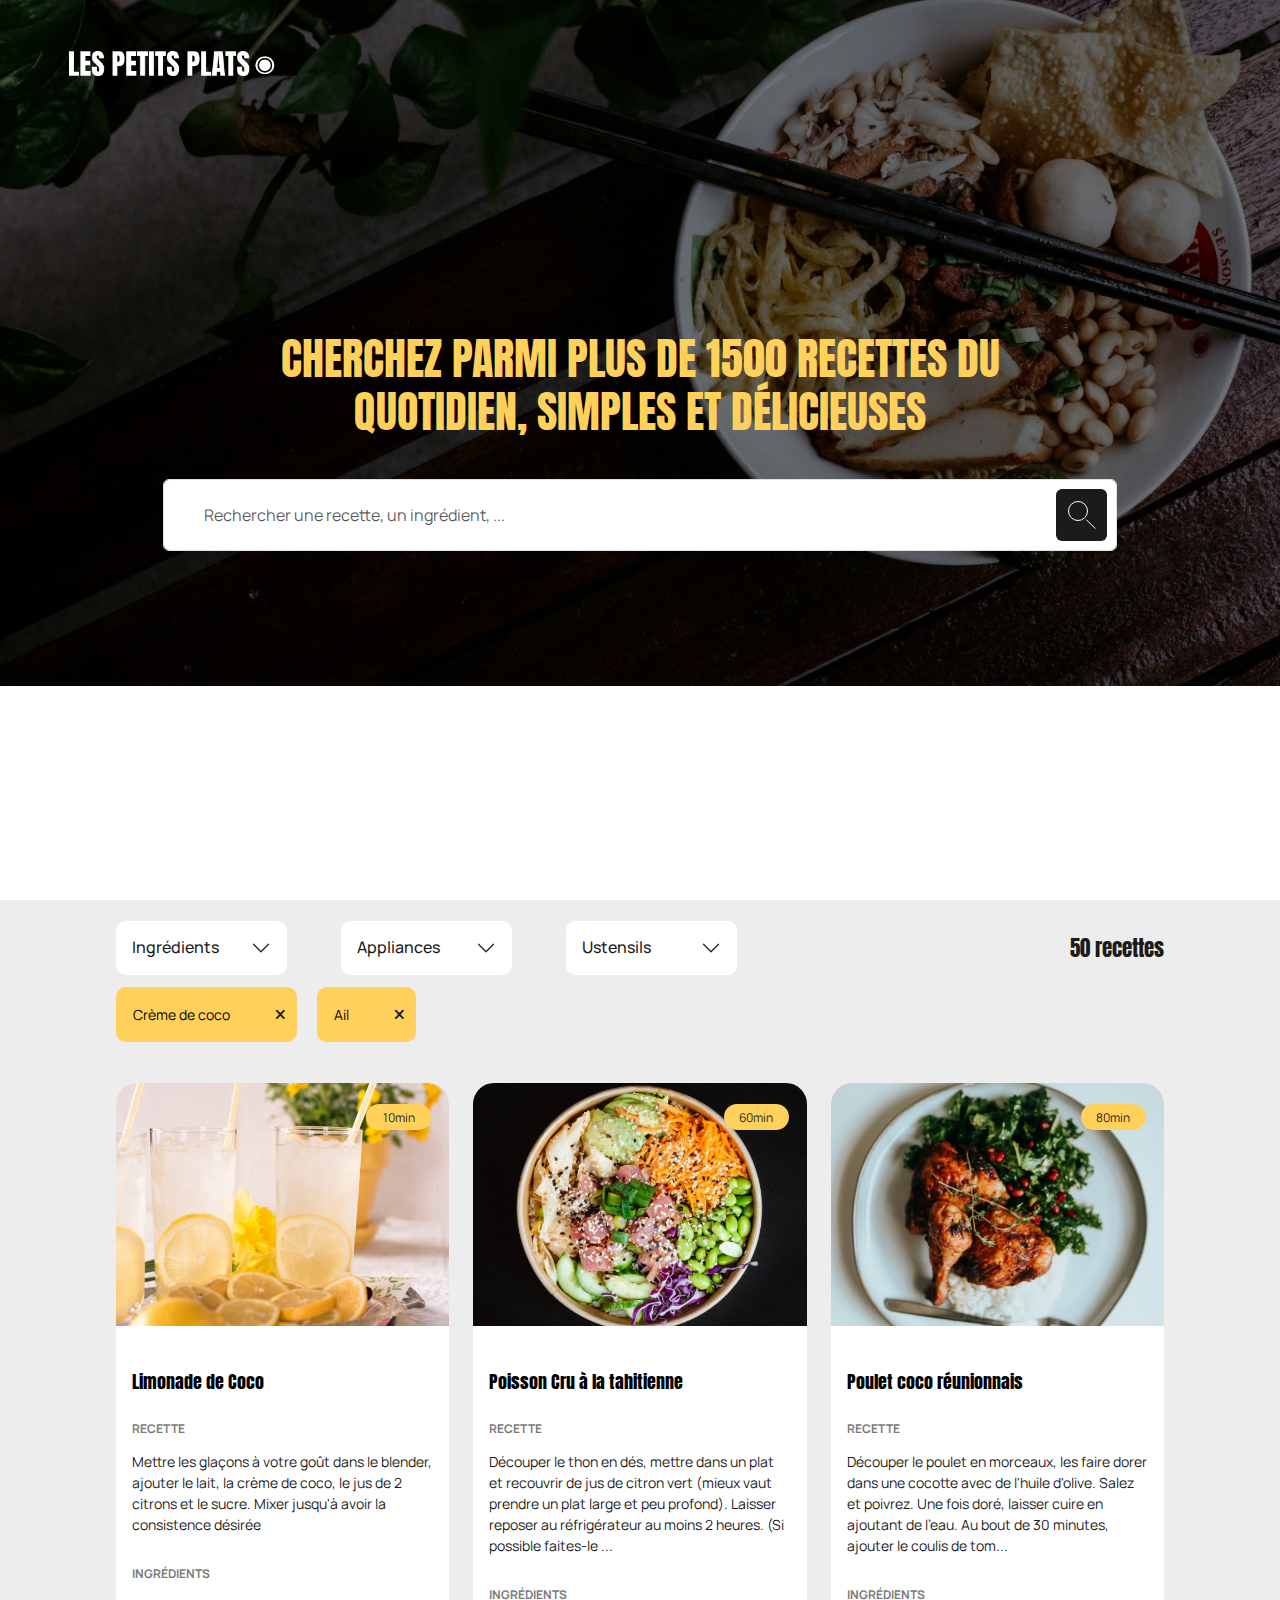
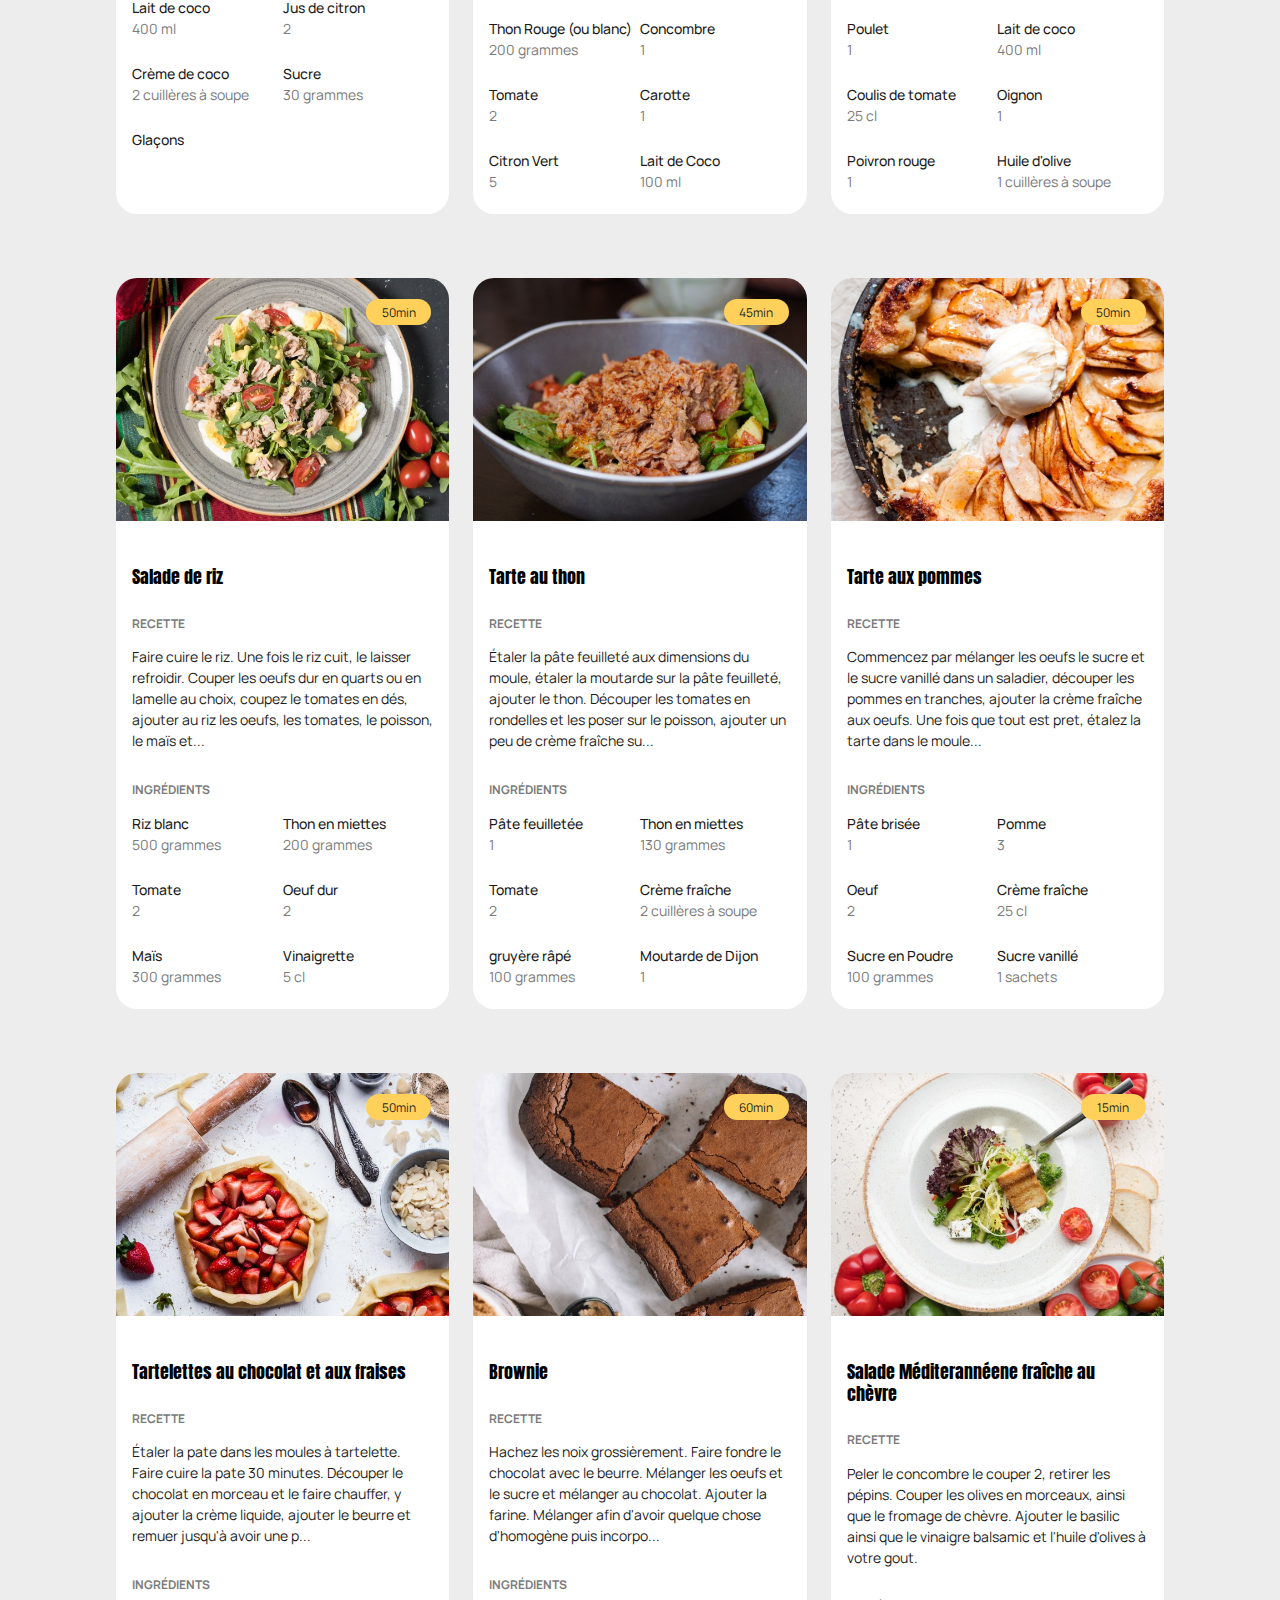
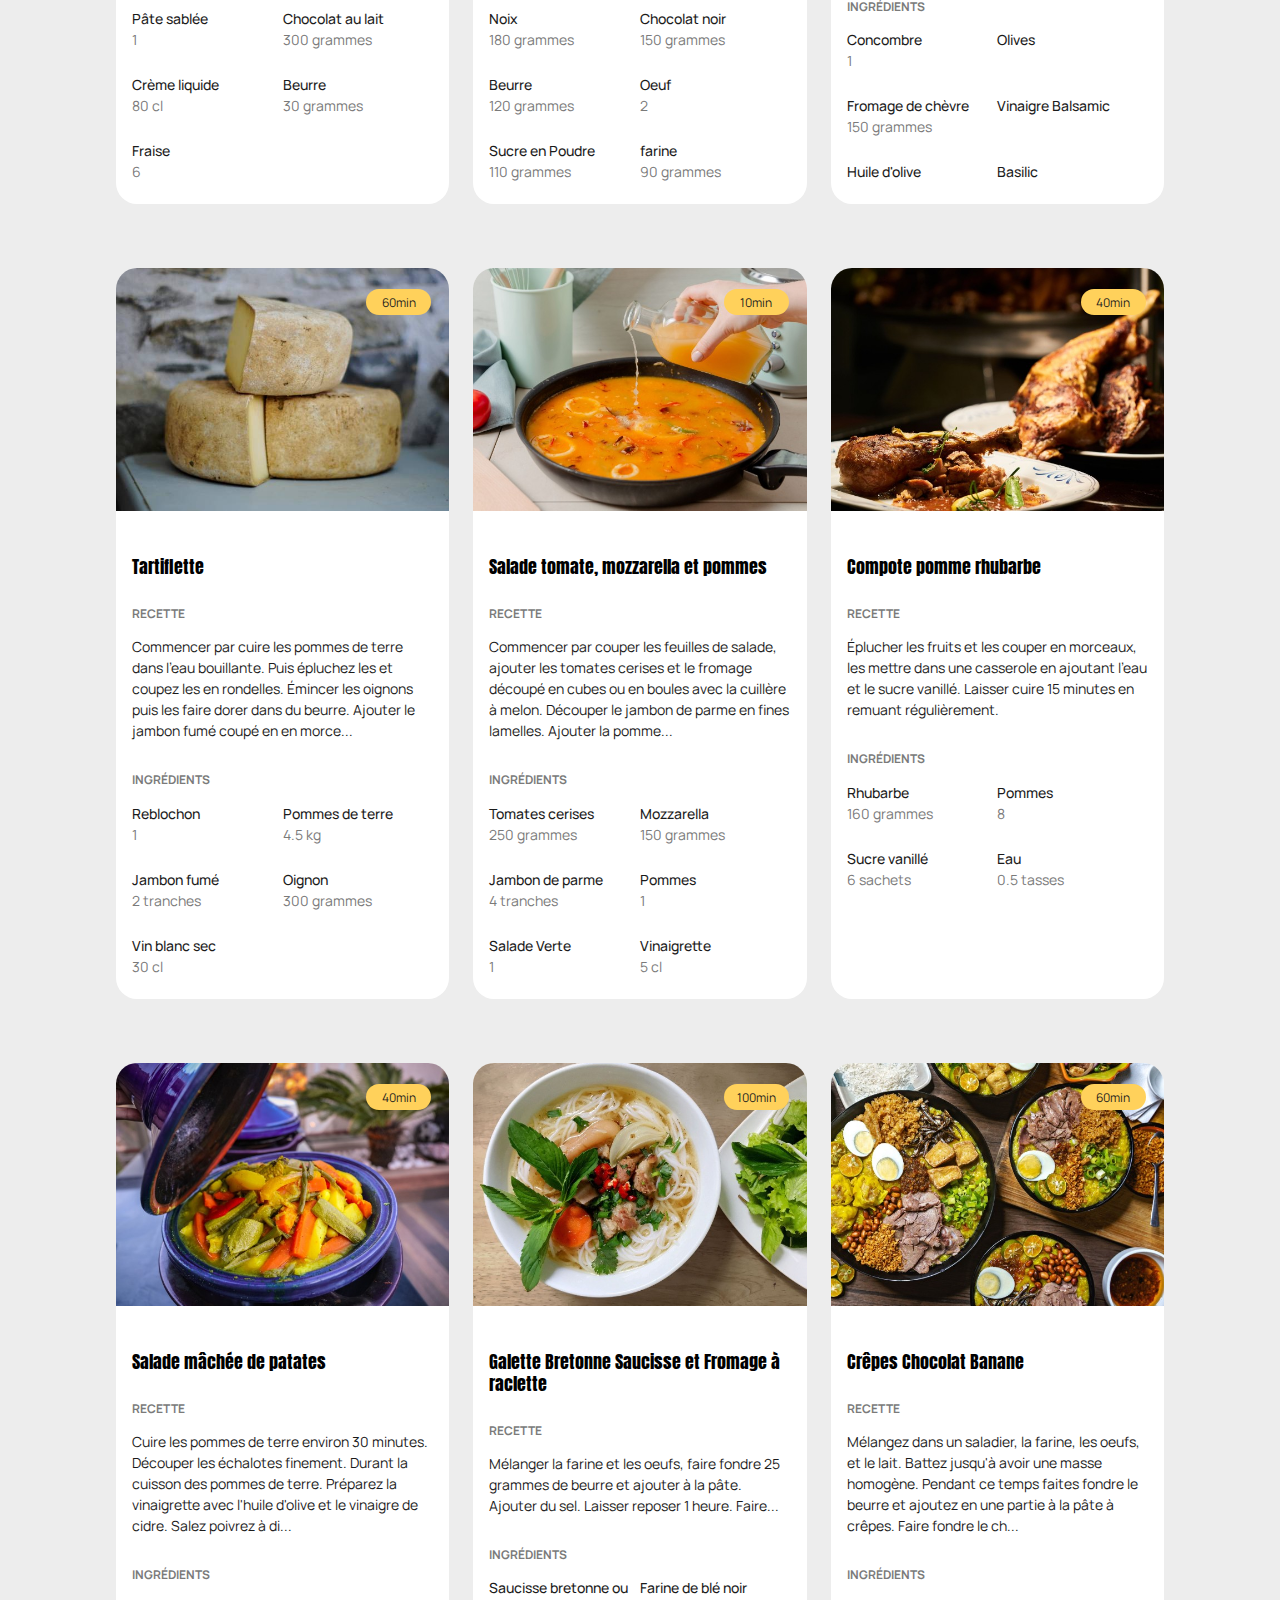
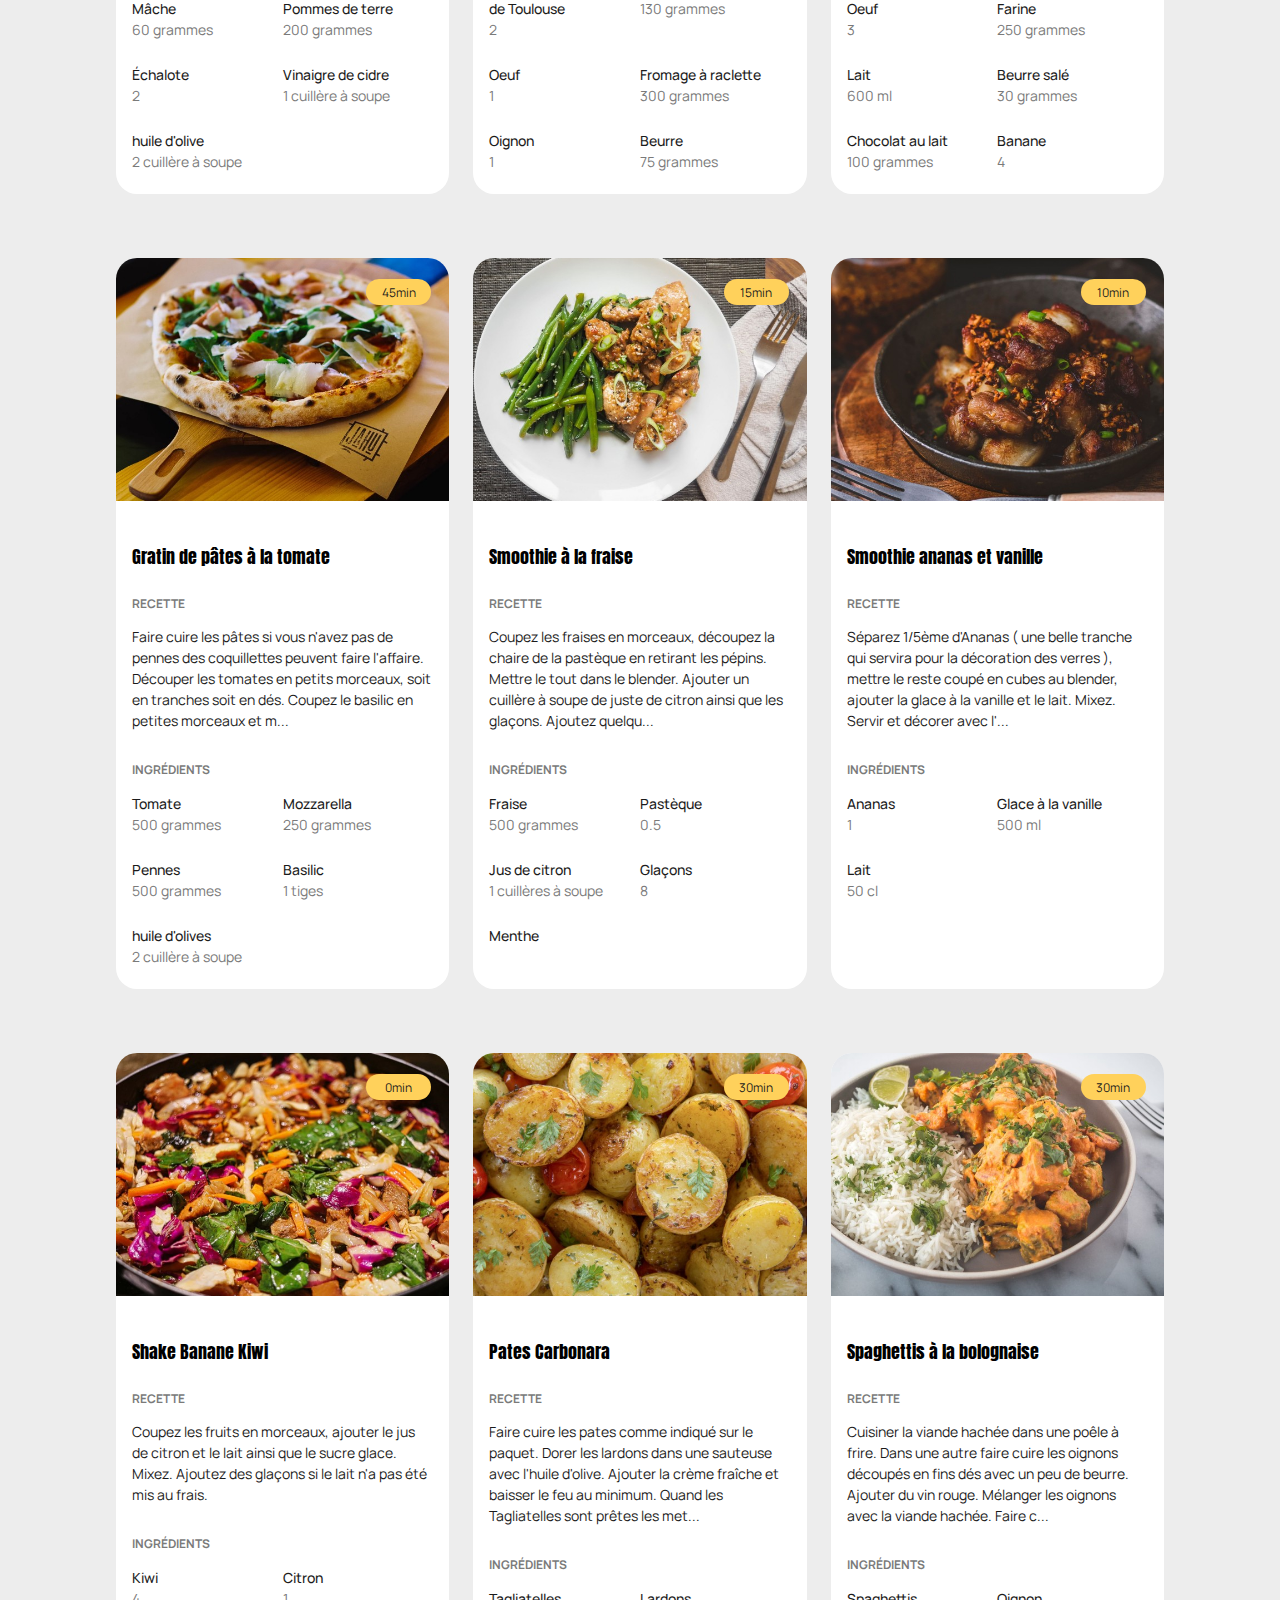
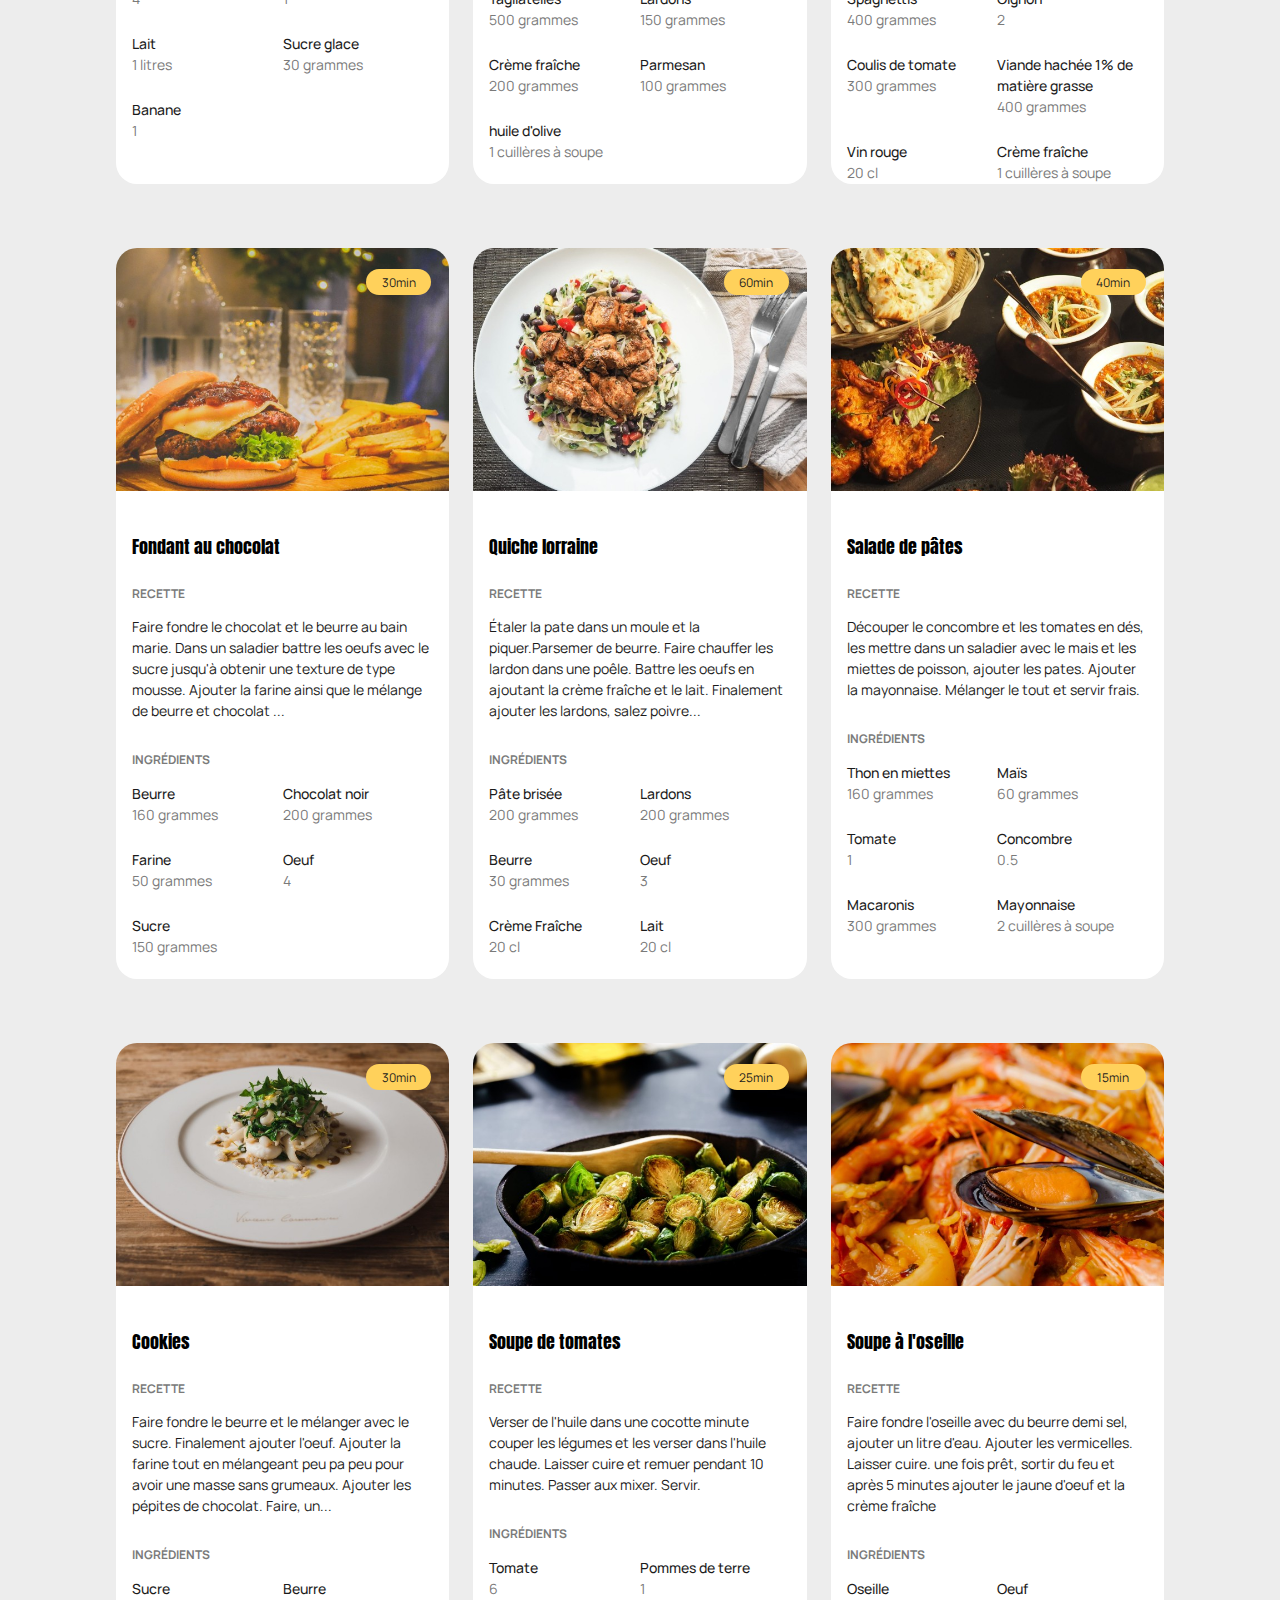
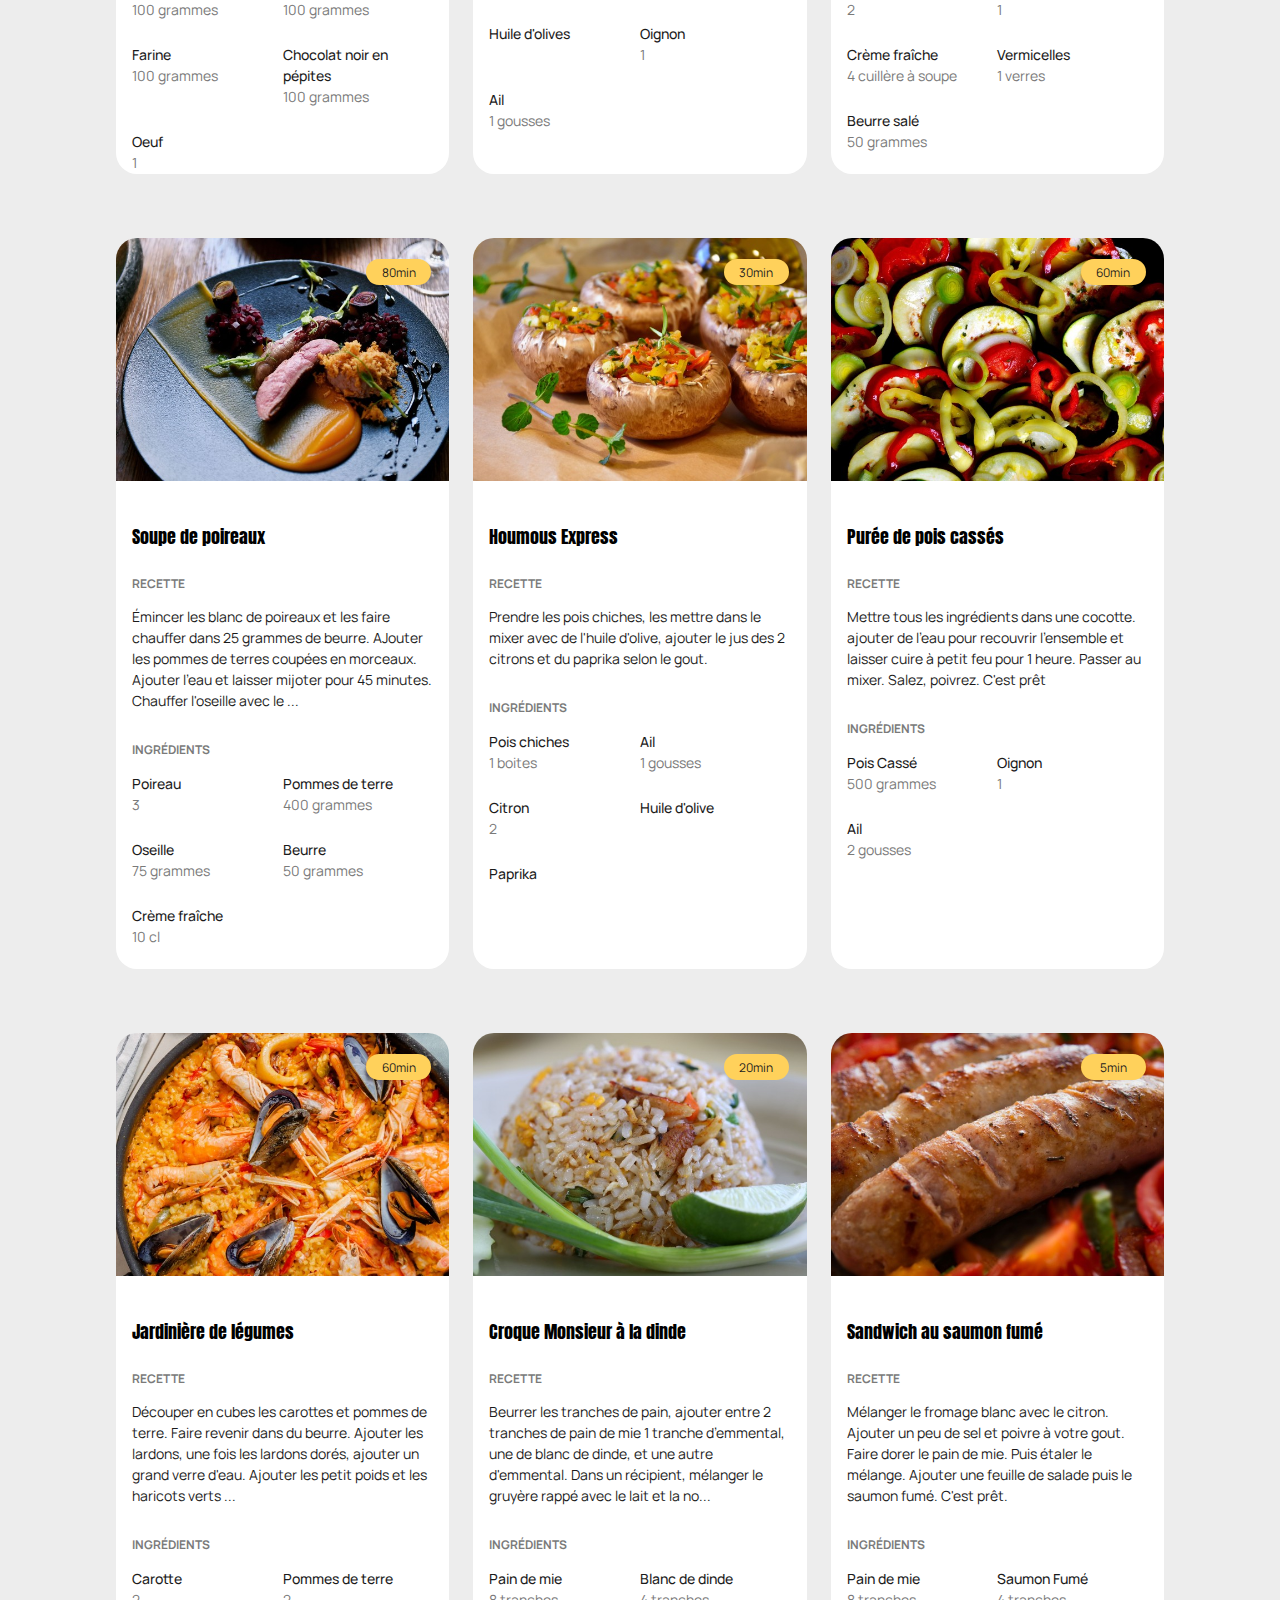
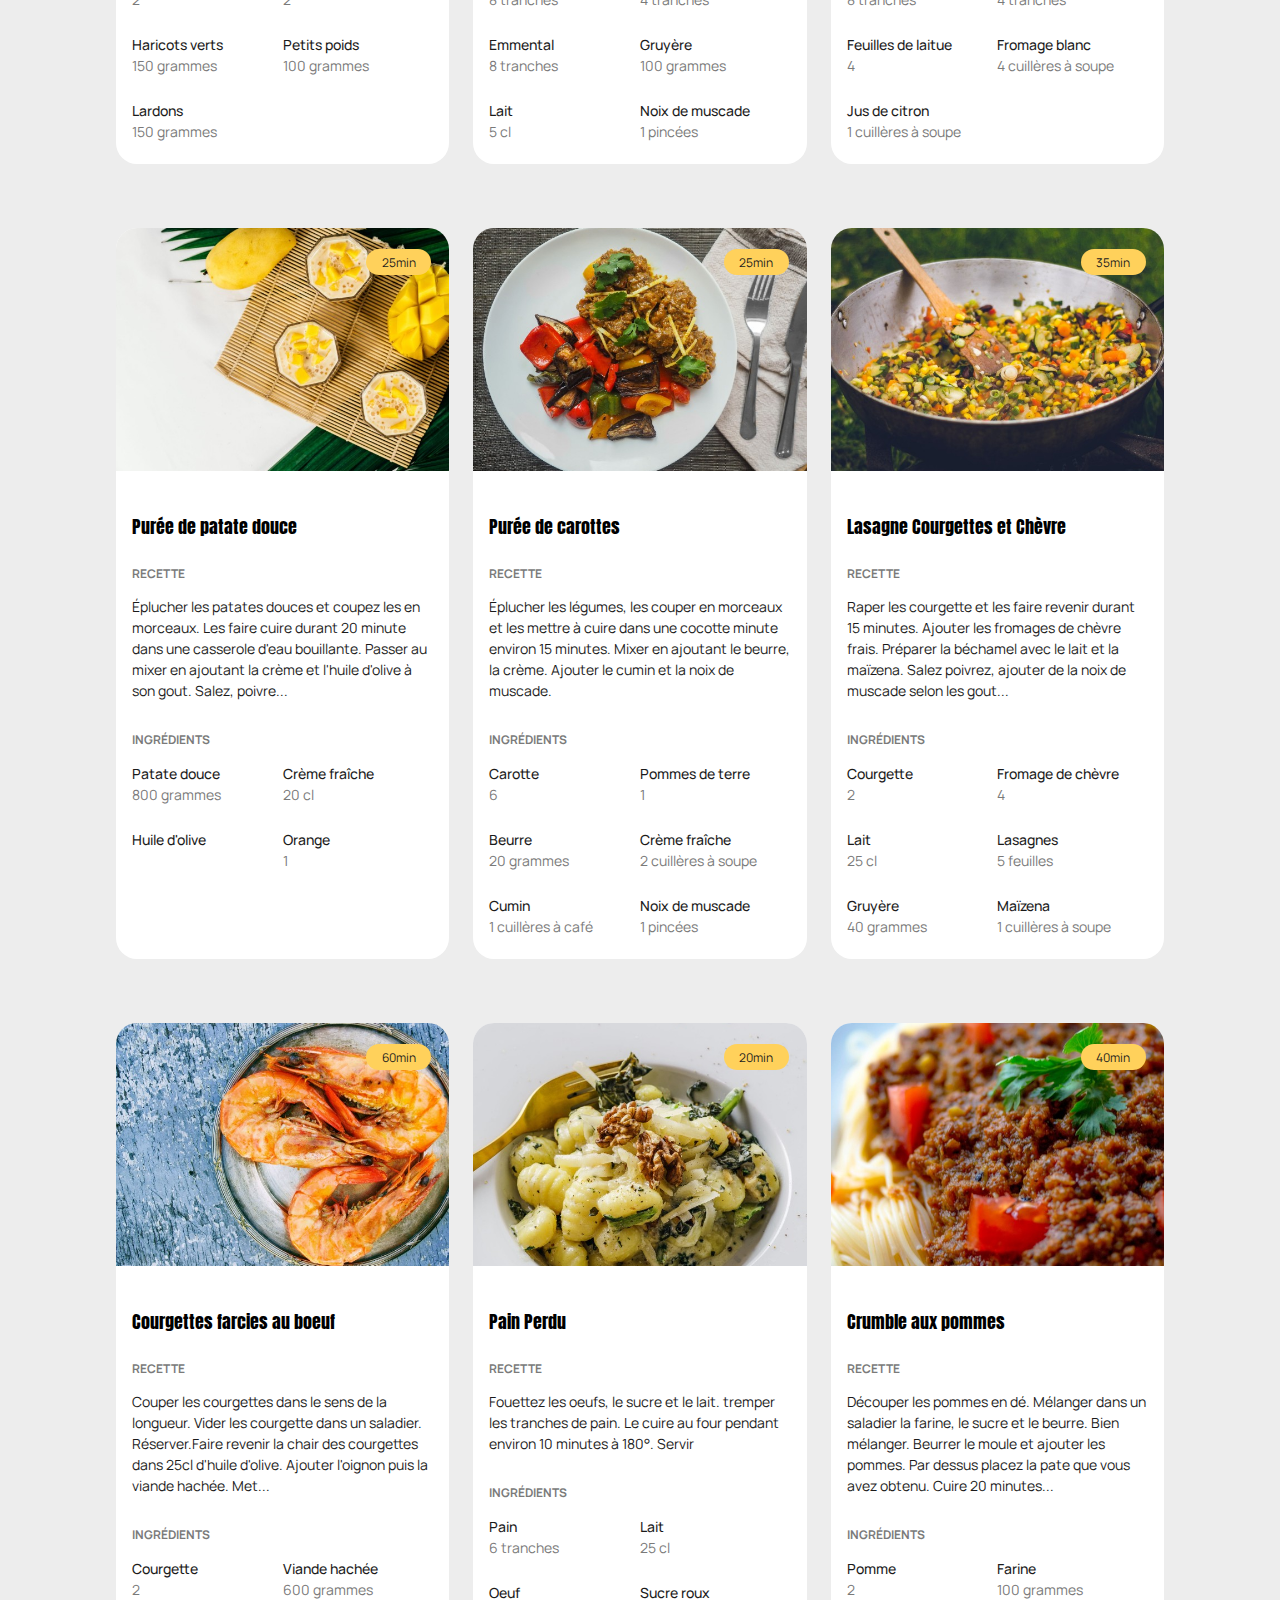
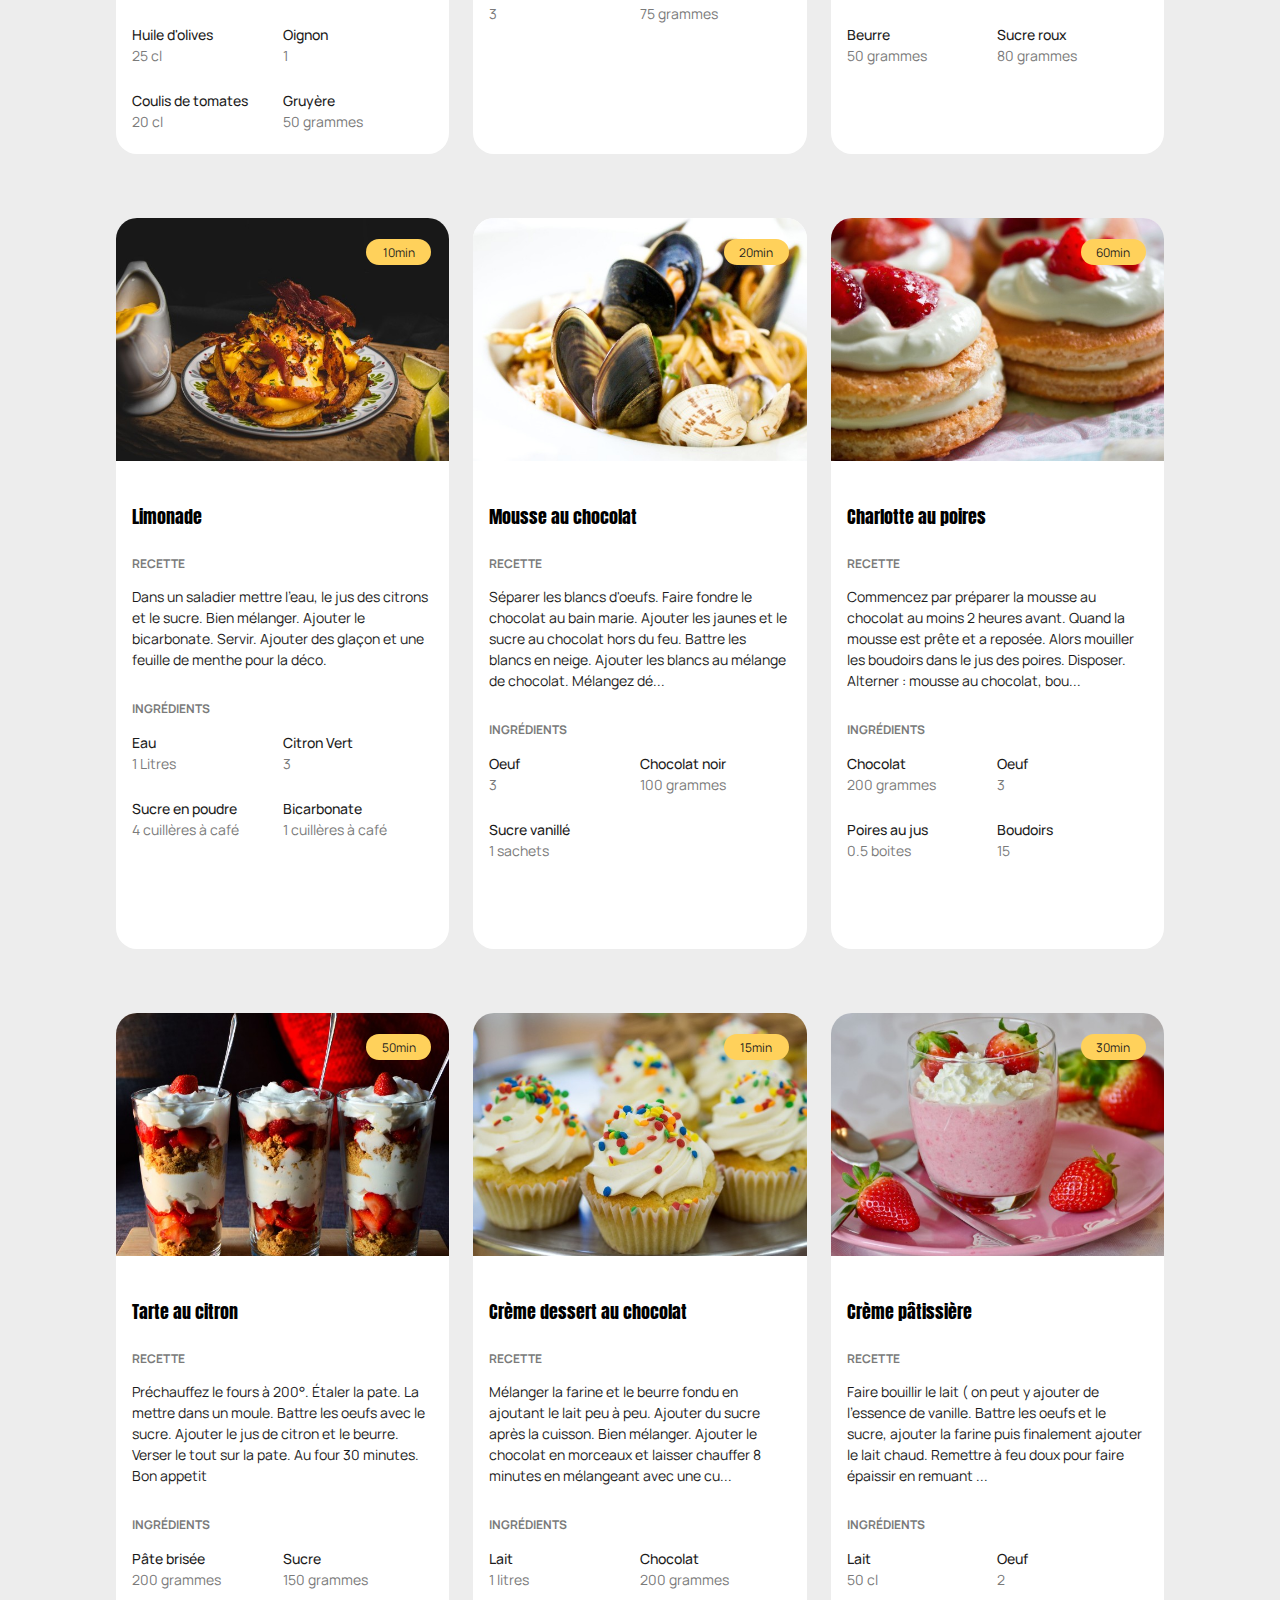
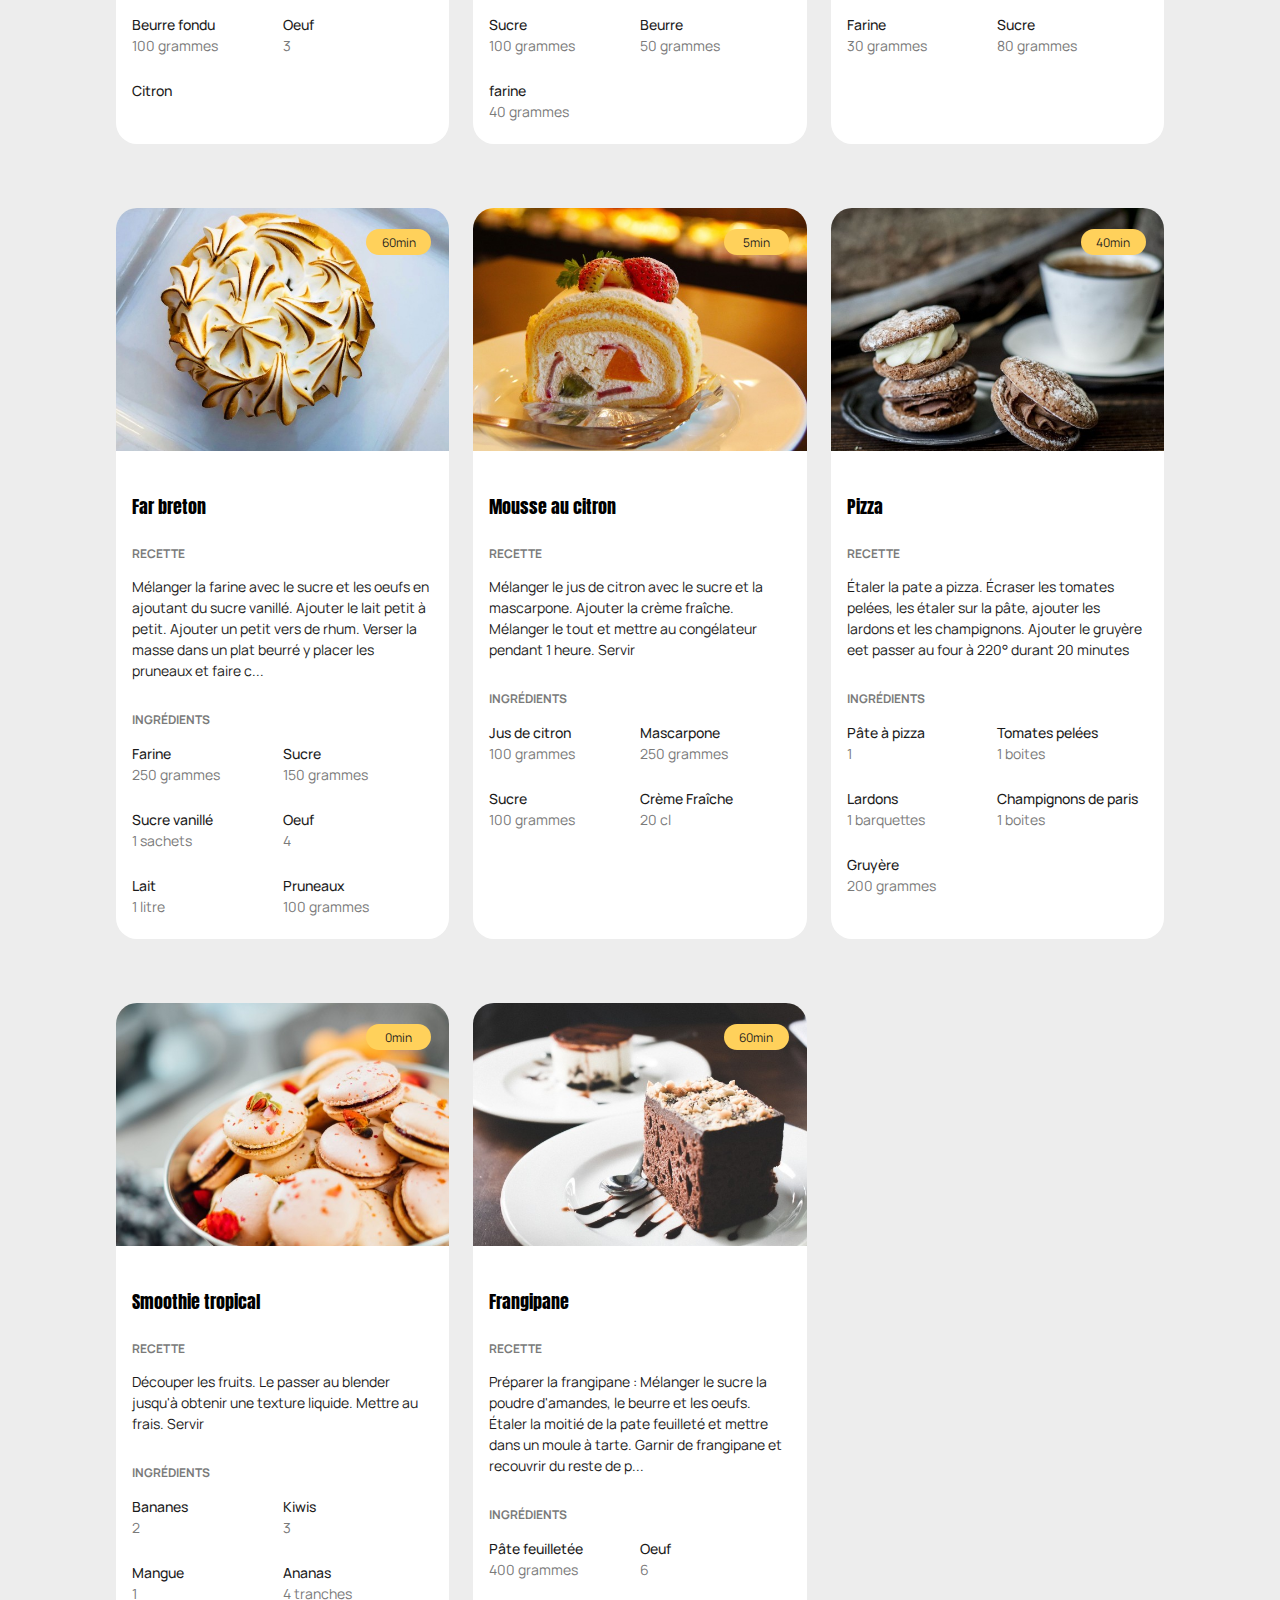
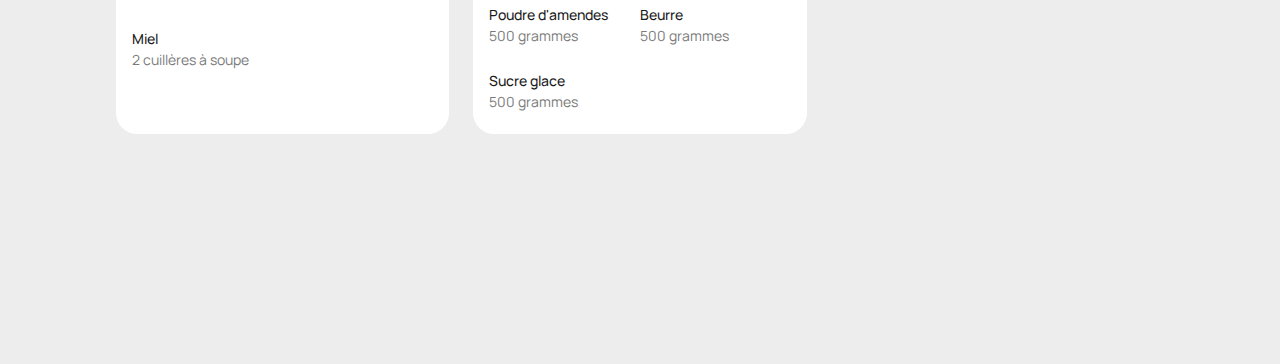
==== index.html @ fdc95f99 "filtersFactory added" ====
<!DOCTYPE html>
<html lang="fr">
  <head>
    <meta charset="UTF-8" />
    <meta name="viewport" content="width=device-width, initial-scale=1.0" />
    <title>Accueil - Les Petits Plats</title>
    <link
      href="https://cdn.jsdelivr.net/npm/bootstrap@5.3.3/dist/css/bootstrap.min.css"
      rel="stylesheet"
      integrity="sha384-QWTKZyjpPEjISv5WaRU9OFeRpok6YctnYmDr5pNlyT2bRjXh0JMhjY6hW+ALEwIH"
      crossorigin="anonymous"
    />
    <link
      rel="stylesheet"
      href="https://cdnjs.cloudflare.com/ajax/libs/font-awesome/6.5.2/css/all.min.css"
    />
    <link rel="shortcut icon" href="favicon.png" type="image/x-icon" />
    <link rel="stylesheet" href="style.css" />
  </head>
  <body>
    <header>
      <div
        class="content d-flex flex-column justify-content-center align-items-center text-center"
        style="height: 100vh"
      >
        <img
          src="assets/les-petits-plats-logo.png"
          alt="logo Les Petits Plats"
          aria-label="Aller à la page d'accueil"
          class="logo"
        />
        <h1 class="mb-4">
          CHERCHEZ PARMI PLUS DE 1500 RECETTES DU QUOTIDIEN, SIMPLES ET
          DÉLICIEUSES
        </h1>
        <form class="d-flex flex-column" role="search">
          <div class="position-relative">
            <div class="input-group align-items-center">
              <input id="principal-search" class="rounded form-control" type="search" placeholder="Rechercher une recette, un ingrédient, ..." aria-label="Recherche" />
              <button class="btn btn-search rounded" type="submit"></button>
            </div>
            <span class="error text-center position-absolute top-100 start-50 translate-middle mt-4"></span>
          </div>
        </form>
      </div>
    </header>

    <main>
      <div class="container main-container mx-auto">
        <!-- FILTERS  -->
        <section
          class="filters-zone d-flex justify-content-between align-items-center"
        >
          <div class="filters row">
            <div class="accordion" id="accordionIngredients">
              <div class="accordion-item">
                <h2 class="accordion-header">
                  <button
                    class="accordion-button collapsed"
                    type="button"
                    data-bs-toggle="collapse"
                    data-bs-target="#collapseIngredients"
                    aria-expanded="false"
                    aria-controls="collapseIngredients"
                  >
                    Ingrédients
                  </button>
                </h2>
                <div
                  id="collapseIngredients"
                  class="accordion-collapse collapse"
                  data-bs-parent="#accordionIngredients"
                >
                  <div class="accordion-body">
                    <form class="d-flex" role="search">
                      <div class="input-group align-items-center">
                        <input
                          id="ingredients-search"
                          class="form-control"
                          type="search"
                          placeholder="|"
                          aria-label="Recherche"
                        />
                        <img
                          src="assets/icons/magnifying-glass-small.svg"
                          class="small-icon-search"
                          alt=""
                        />
                      </div>
                    </form>
                    <div class="tags-selected d-flex align-items-center">
                      <li class="list-group-item tag-selected"></li>
                      <i
                        class="fa-solid fa-circle-xmark delete-tag-selected-icon"
                      ></i>
                    </div>
                    <ul class="list-group list-group-ingredients">
                    </ul>
                  </div>
                </div>
              </div>
            </div>

            <div class="accordion" id="accordionAppliances">
              <div class="accordion-item">
                <h2 class="accordion-header">
                  <button
                    class="accordion-button collapsed"
                    type="button"
                    data-bs-toggle="collapse"
                    data-bs-target="#collapseAppliances"
                    aria-expanded="false"
                    aria-controls="collapseAppliances"
                  >
                    Appliances
                  </button>
                </h2>
                <div
                  id="collapseAppliances"
                  class="accordion-collapse collapse"
                  data-bs-parent="#accordionAppliances"
                >
                  <div class="accordion-body">
                    <form class="d-flex" role="search">
                      <div class="input-group align-items-center">
                        <input
                          id="appliances-search"
                          class="form-control"
                          type="search"
                          placeholder="|"
                          aria-label="Recherche"
                        />
                        <img
                          src="assets/icons/magnifying-glass-small.svg"
                          class="small-icon-search"
                          alt=""
                        />
                      </div>
                    </form>
                    <ul class="list-group list-group-appliances">
                    </ul>
                  </div>
                </div>
              </div>
            </div>

            <div class="accordion" id="accordionUstensils">
              <div class="accordion-item">
                <h2 class="accordion-header">
                  <button
                    class="accordion-button collapsed"
                    type="button"
                    data-bs-toggle="collapse"
                    data-bs-target="#collapseUstensils"
                    aria-expanded="false"
                    aria-controls="collapseUstensils"
                  >
                    Ustensils
                  </button>
                </h2>
                <div
                  id="collapseUstensils"
                  class="accordion-collapse collapse"
                  data-bs-parent="#accordionUstensils"
                >
                  <div class="accordion-body">
                    <form class="d-flex" role="search">
                      <div class="input-group align-items-center">
                        <input
                          id="ustensils-search"
                          class="form-control"
                          type="search"
                          placeholder="|"
                          aria-label="Recherche"
                        />
                        <img
                          src="assets/icons/magnifying-glass-small.svg"
                          class="small-icon-search"
                          alt=""
                        />
                      </div>
                    </form>
                    <ul class="list-group list-group-ustensils">
                    </ul>
                  </div>
                </div>
              </div>
            </div>
          </div>
          <span class="nb-recipes text-end"></span>
        </section>
        <div class="labels-search-selected d-inline-flex align-items-center">
          <button type="button" class="btn labelsearch-selected">
            <span class="labelsearch-selected-text"> Crème de coco </span>
            <i
              class="fa-solid fa-xmark delete-labelsearch-icon"
              aria-hidden="true"
              aria-label="Supprimer l'élément"
            ></i>
          </button>
          <button type="button" class="btn labelsearch-selected">
            <span class="labelsearch-selected-text"> Ail </span>
            <i
              class="fa-solid fa-xmark delete-labelsearch-icon"
              aria-hidden="true"
              aria-label="Supprimer l'élément"
            ></i>
          </button>
        </div>
        <!-- CARDS  -->
        <section class="cards">
          <div class="row row-cols-1 row-cols-md-3 g-4"></div>
        </section>
      </div>
    </main>
    <script
      src="https://cdn.jsdelivr.net/npm/bootstrap@5.3.3/dist/js/bootstrap.bundle.min.js"
      integrity="sha384-YvpcrYf0tY3lHB60NNkmXc5s9fDVZLESaAA55NDzOxhy9GkcIdslK1eN7N6jIeHz"
      crossorigin="anonymous"
    ></script>
    <script type="module" src="factory/cardFactory.js"></script>
    <script type="module" src="factory/filtersFactory.js"></script>
    <script type="module" src="principalSearch.js"></script>
  </body>
</html>
---- style.css ----
@import url("https://fonts.googleapis.com/css2?family=Manrope:wght@200..800&display=swap");
@import url("https://fonts.googleapis.com/css2?family=Anton&family=Manrope:wght@200..800&display=swap");
/* font-family: "Manrope", sans-serif;
   font-family: "Anton", sans-serif;
*/

* {
  margin: 0;
  padding: 0;
}

body {
  height: 100vh; /* assure que le body prend tout l'espace vertical disponible  */
  margin: 0;
}

/* HEADER */

header {
  position: relative;
  width: 100%;
}

header::before {
  content: "";
  position: absolute;
  top: 0;
  left: 0;
  width: 100%;
  height: 100%;
  background-image: url("assets/images/les-petits-plats-bg.jpg");
  background-size: cover;
  background-repeat: no-repeat;
  background-position: top -214px left 0;
  filter: brightness(50%);
}

.content {
  position: relative; /* Assurez-vous que le contenu reste empilé sur l'élément ::before */
  z-index: 1; /* Assurez-vous que le contenu soit empilé sur l'élément ::before */
}

.logo {
  position: absolute;
  width: 207px;
  height: 25.26px;
  top: 51px;
  left: 69px;
}

h1 {
  font-family: "Anton", sans-serif;
  color: #ffd15b !important;
  font-size: 2.75em;
  width: 720px;
}
/* 
form {
} */

.input-group > .form-control:focus,
.input-group > .form-floating:focus-within,
.input-group > .form-select:focus {
  z-index: 0;
}

.input-group {
  position: relative;
  padding: 17px 16px;
}

#principal-search {
  width: 954px !important;
  height: 72px;
  padding: 0 40px;
  font-family: "Manrope", sans-serif;
  font-size: 16px;
  font-weight: 400;
  color: #7a7a7a;
  margin-left: 50px;
}

.btn-search {
  position: absolute;
  top: 0;
  right: 60px;
  background: #1b1b1b;
  width: 51px;
  height: 52px;
  background-image: url("assets/icons/magnifying-glass.svg");
  background-repeat: no-repeat;
  background-position: center;
} 

.btn-search:hover {
  background: #ffd15b;
  background-image: url("assets/icons/magnifying-glass-hover.svg");
  background-repeat: no-repeat;
  background-position: center;
}

main {
  background: #ededed;
}

.main-container {
  padding-bottom: 10px;
}

.filters-zone {
  padding-top: 21px;
  margin-right: 104px;
  margin-bottom: 10px;
  margin-left: 104px;
}

.accordion {
  width: 195px;
  height: 56px;
  margin-right: 30px;
  border: none;
  z-index: 1;
}

.accordion-item {
  border: none;
  border-top-left-radius: 10px !important;
  border-top-right-radius: 10px !important;
  border-radius: 10px !important;
}

.accordion-button {
  font-family: "Manrope", sans-serif;
  font-weight: 500;
  color: #1b1b1b !important;
  padding: 17px 16px 17px 16px;
  border-radius: 10px !important;
}

.accordion-button:hover {
  background: #1b1b1b;
  color: #ffd15b !important;
  --bs-accordion-btn-icon: url("data:image/svg+xml,%3csvg xmlns='http://www.w3.org/2000/svg' viewBox='0 0 16 16' fill='none' stroke='%23ffd15b' stroke-linecap='round' stroke-linejoin='round'%3e%3cpath d='M2 5L8 11L14 5'/%3e%3c/svg%3e");
  --bs-accordion-btn-active-icon: url("data:image/svg+xml,%3csvg xmlns='http://www.w3.org/2000/svg' viewBox='0 0 16 16' fill='none' stroke='%23ffd15b' stroke-linecap='round' stroke-linejoin='round'%3e%3cpath d='M2 5L8 11L14 5'/%3e%3c/svg%3e");
}

.accordion-button:focus {
  box-shadow: none;
  border-radius: 10px 10px 0 0 !important;
}

.accordion-body {
  padding: 0;
  box-shadow: rgba(0, 0, 0, 0.24) 0px 3px 8px;
}

.nb-recipes {
  font-family: "Anton", sans-serif;
  font-size: 21px;
  font-weight: 400;
  color: #1b1b1b;
}

#ingredients-search::placeholder,
#appliances-search::placeholder,
#ustensils-search::placeholder {
  color: #ededed;
}

#ingredients-search,
#appliances-search,
#ustensils-search {
  font-family: "Manrope", sans-serif;
  font-size: 14px;
  font-weight: 400;
  color: #7a7a7a;
  border-radius: 2px !important;
}

.form-control:focus {
  color: #7a7a7a;
  box-shadow: none;
}

input[type="search"]#principal-search::-webkit-search-cancel-button {
  appearance: none;
  background: url(./assets/icons/erase-search.svg) no-repeat center center;
  height: 13px;
  width: 13px;
  right: 75px;
  cursor: pointer;
  position: absolute;
}

input[type="search"]#ingredients-search::-webkit-search-cancel-button,
input[type="search"]#appliances-search::-webkit-search-cancel-button,
input[type="search"]#ustensils-search::-webkit-search-cancel-button {
  appearance: none;
  background: url(./assets/icons/erase-small-search.svg) no-repeat center center;
  stroke-width: 1px;
  height: 6px;
  width: 6px;
  right: 27px;
  cursor: pointer;
  position: absolute;
}

/* input[type="search"]#principal-search {
  color: red;
 } */

.delete-search-accordion-icon {
  font-size: 10px;
  color: #7a7a7a;
  position: absolute;
  right: 45px;
  top: 30px;
  display: none;
  cursor: pointer;
}

.small-icon-search {
  position: absolute;
  right: 25px;
  top: 27px;
}

.list-group-item:first-child {
  border-top-left-radius: revert;
  border-top-right-radius: revert;
}

.list-group-item:last-child {
  border-bottom-right-radius: revert;
  border-bottom-left-radius: revert;
}

.list-group-item {
  border: none;
  font-family: "Manrope", sans-serif;
  font-size: 14px;
  font-weight: 400;
  color: #1b1b1b;
  padding: 5px 17px;
  cursor: pointer;
}

.list-group-item:hover {
  background: #ffd15b;
  width: 100%;
  font-weight: 700;
}

.tags-selected {
  position: relative;
}

.delete-tag-selected-icon {
  position: absolute;
  font-size: 13px;
  right: 10px;
  padding-bottom: 13px;
  display: none;
  cursor: pointer;
}

.delete-tag-selected-icon:hover {
  display: block;
}

.tag-selected {
  background: #ffd15b;
  width: 100%;
  font-weight: 700;
  margin-bottom: 15px;
}

.tag-selected:hover + .delete-tag-selected-icon {
  display: inline-block;
}

.list-group-item:first-child {
  border-top-left-radius: revert;
  border-top-right-radius: revert;
}

.labels-search-selected {
  margin: 0 104px;
  display: none;
}

.labelsearch-selected {
  border-radius: 10px;
  padding: 16px;
  background: #ffd15b;
  font-family: "Manrope", sans-serif;
  font-size: 14px;
  font-weight: 400;
  color: #000000;
  margin-right: 20px;
  position: relative;
}

.labelsearch-selected:hover {
  background: #1b1b1b;
  color: #ffd15b;
  font-weight: 500;
}

.labelsearch-selected:hover .delete-labelsearch-icon {
  color: #ffd15b;
}

.labelsearch-selected-text {
  padding-right: 50px;
}

.delete-labelsearch-icon {
  color: #1b1b1b;
  position: absolute;
  right: 10px;
  top: 20px;
}

/* CARDS */

.cards {
  padding-top: 21px;
  margin-right: 104px;
  margin-bottom: 200px;
  margin-left: 104px;
}

.card {
  height: 731px;
  margin: 20px 0;
  border-radius: 21px;
  border: none;
}

.card-img-top {
  width: 100%;
  height: 33.3%;
  object-fit: cover;
  border-top-left-radius: 21px;
  border-top-right-radius: 21px;
}

.card-title {
  font-family: "Anton", sans-serif;
  font-size: 18px;
  font-weight: 400;
  color: #000000;
  margin: 29px 0;
}

.card-heading {
  font-family: "Manrope", sans-serif;
  font-size: 12px;
  font-weight: 700;
  color: #7a7a7a;
  margin-bottom: 15px;
}

.card-description {
  font-family: "Manrope", sans-serif;
  font-size: 14px;
  font-weight: 400;
  color: #1b1b1b;
  margin-bottom: 32px;
}

.card-ingredient {
  font-family: "Manrope", sans-serif;
  font-size: 14px;
  font-weight: 500;
  color: #1b1b1b;
}

.card-quantity {
  font-family: "Manrope", sans-serif;
  font-size: 14px;
  font-weight: 400;
  color: #7a7a7a;
}

.time-badge {
  position: absolute;
  top: 21px;
  right: 18px;
  background: #ffd15b;
  color: #1b1b1b;
  font-family: "Manrope", sans-serif;
  font-size: 12px;
  font-weight: 400;
  text-align: center;
  width: 65px;
  height: 26px;
  padding: 5px 15px 5px 15px;
  border-radius: 14px;
}

.card[data-id='14'] .time-badge {
  padding: 5px 12px 5px 12px;
}

/* Supprimer les max-width par défaut des container Bootstrap */
.container, .container-lg, .container-md, .container-sm, .container-xl, .container-xxl {
  max-width: none !important;
}

.error {
  font-size: 16px;
  /* color: #7451eb; */
  background: #ffffff;
  padding: 5px 15px;
  font-weight: 500;
  margin: 0 auto;
  border-radius: 21px;
  display: none;
} 

/* .list-group-item:first-child {
  border-top-left-radius: revert;
  border-top-right-radius: revert;
}

.list-group-item:last-child {
  border-bottom-right-radius: revert;
  border-bottom-left-radius: revert;
}

.nb-recipes {
  font-family: "Anton", sans-serif;
  font-weight: 400;
  color: #1b1b1b;
  font-size: 1.3em;
}

.delete-tag-icon {
  color: #1b1b1b;
  font-size: 16px;
  padding-left: 25px;
  cursor: pointer;
}

.delete-tag-icon:hover {
  color: red;
  transform: scale(1.1);
} */
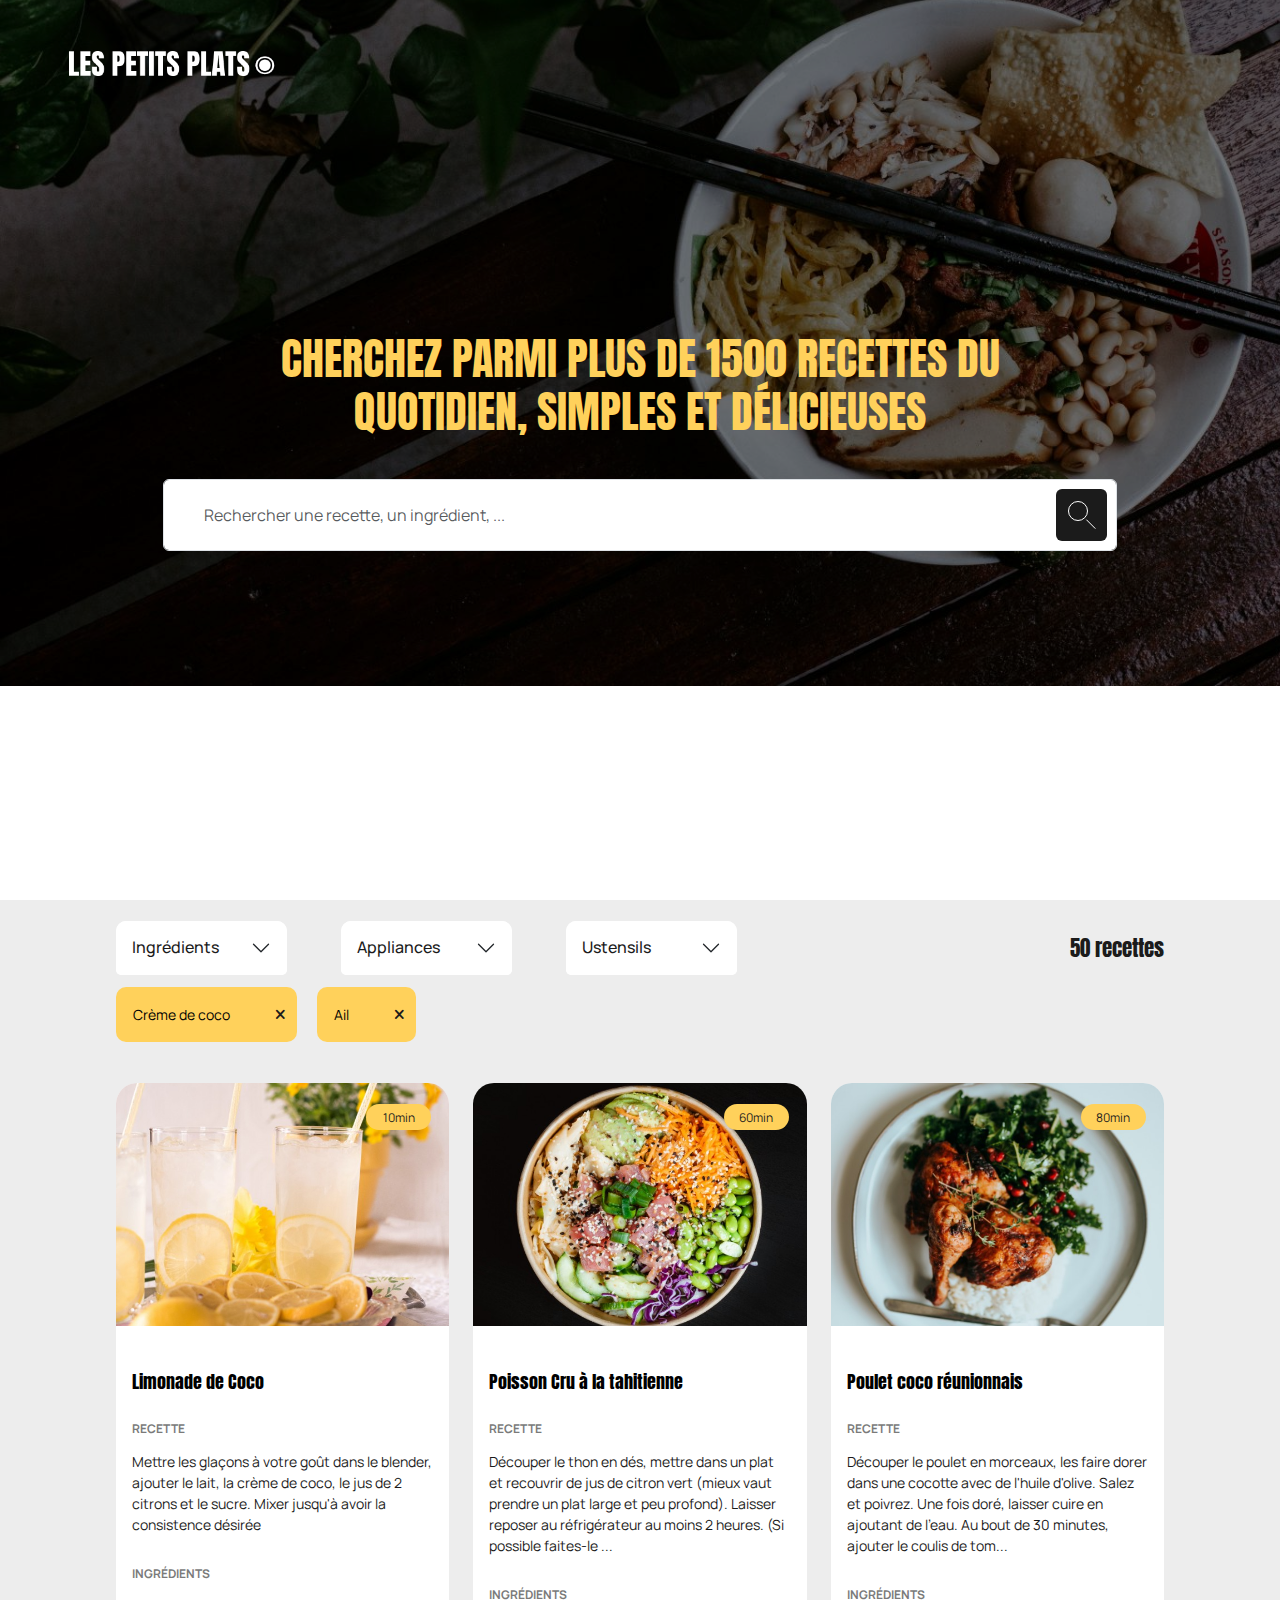
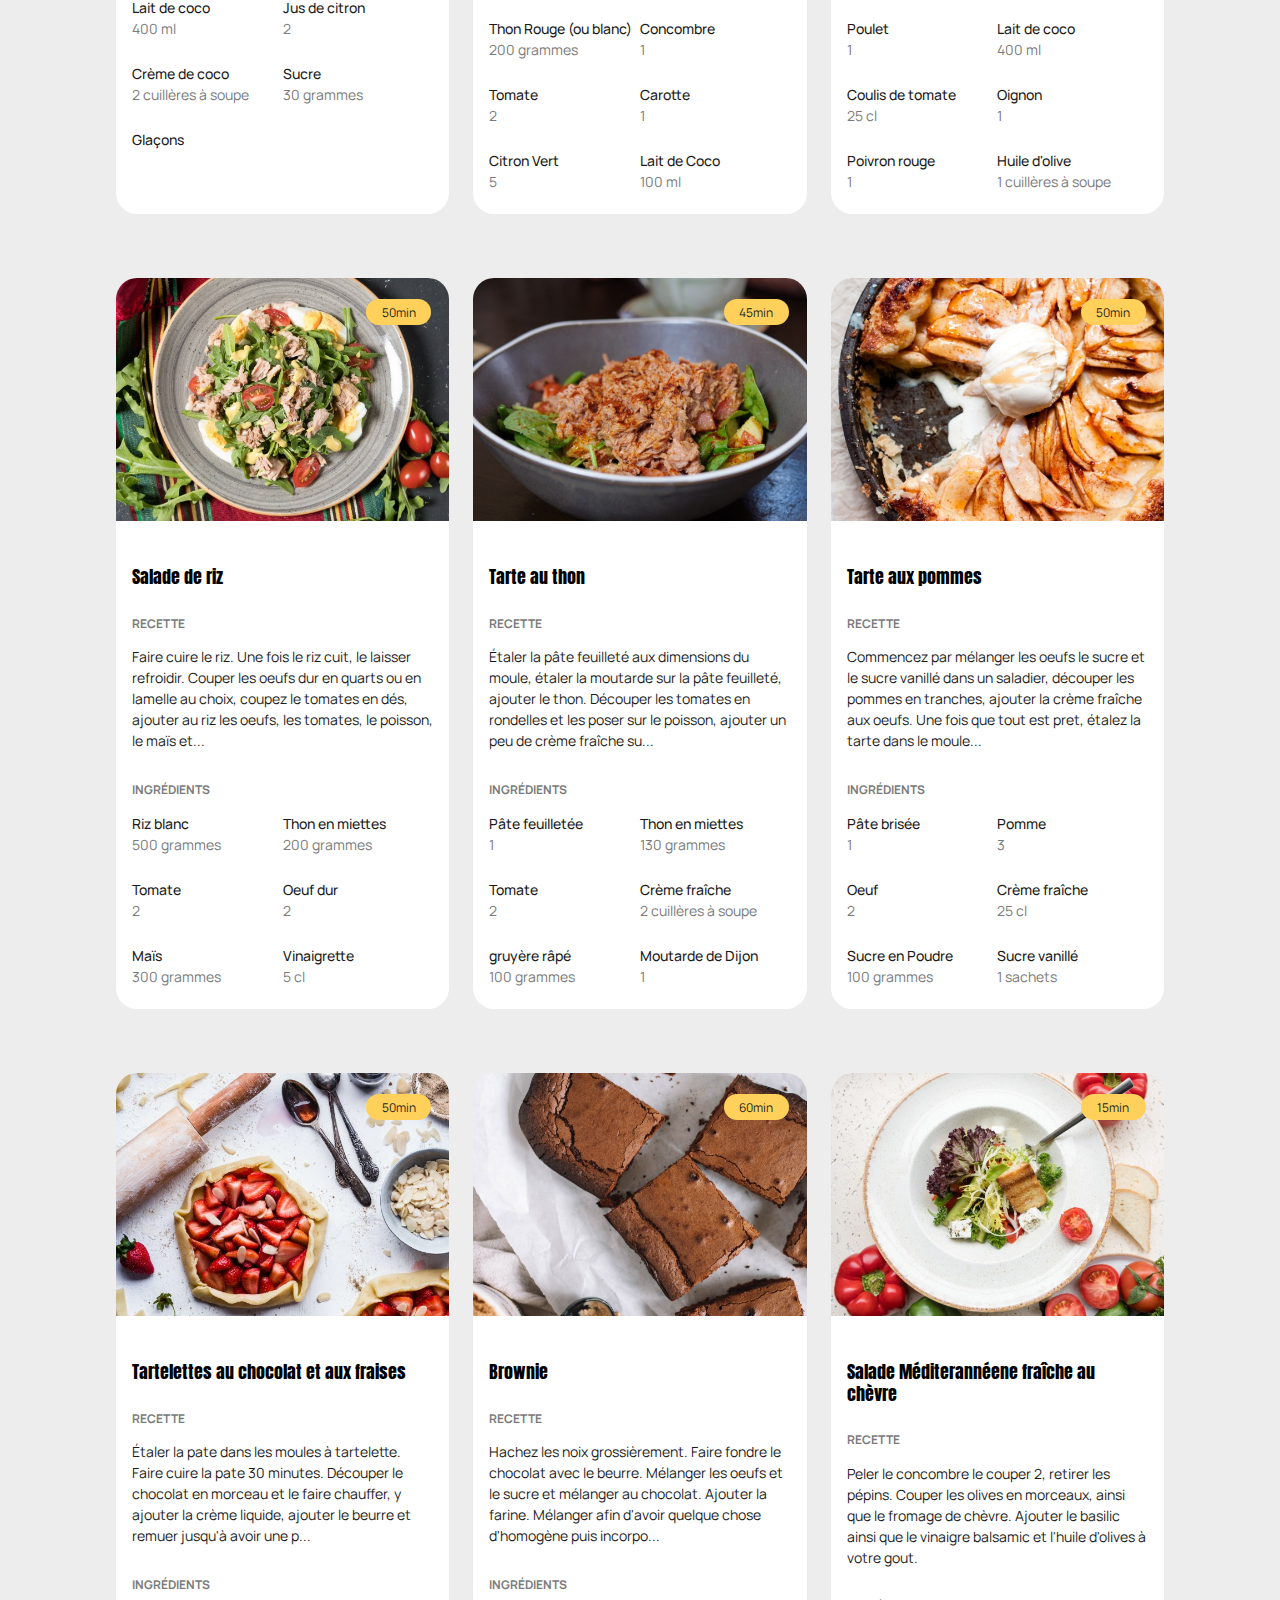
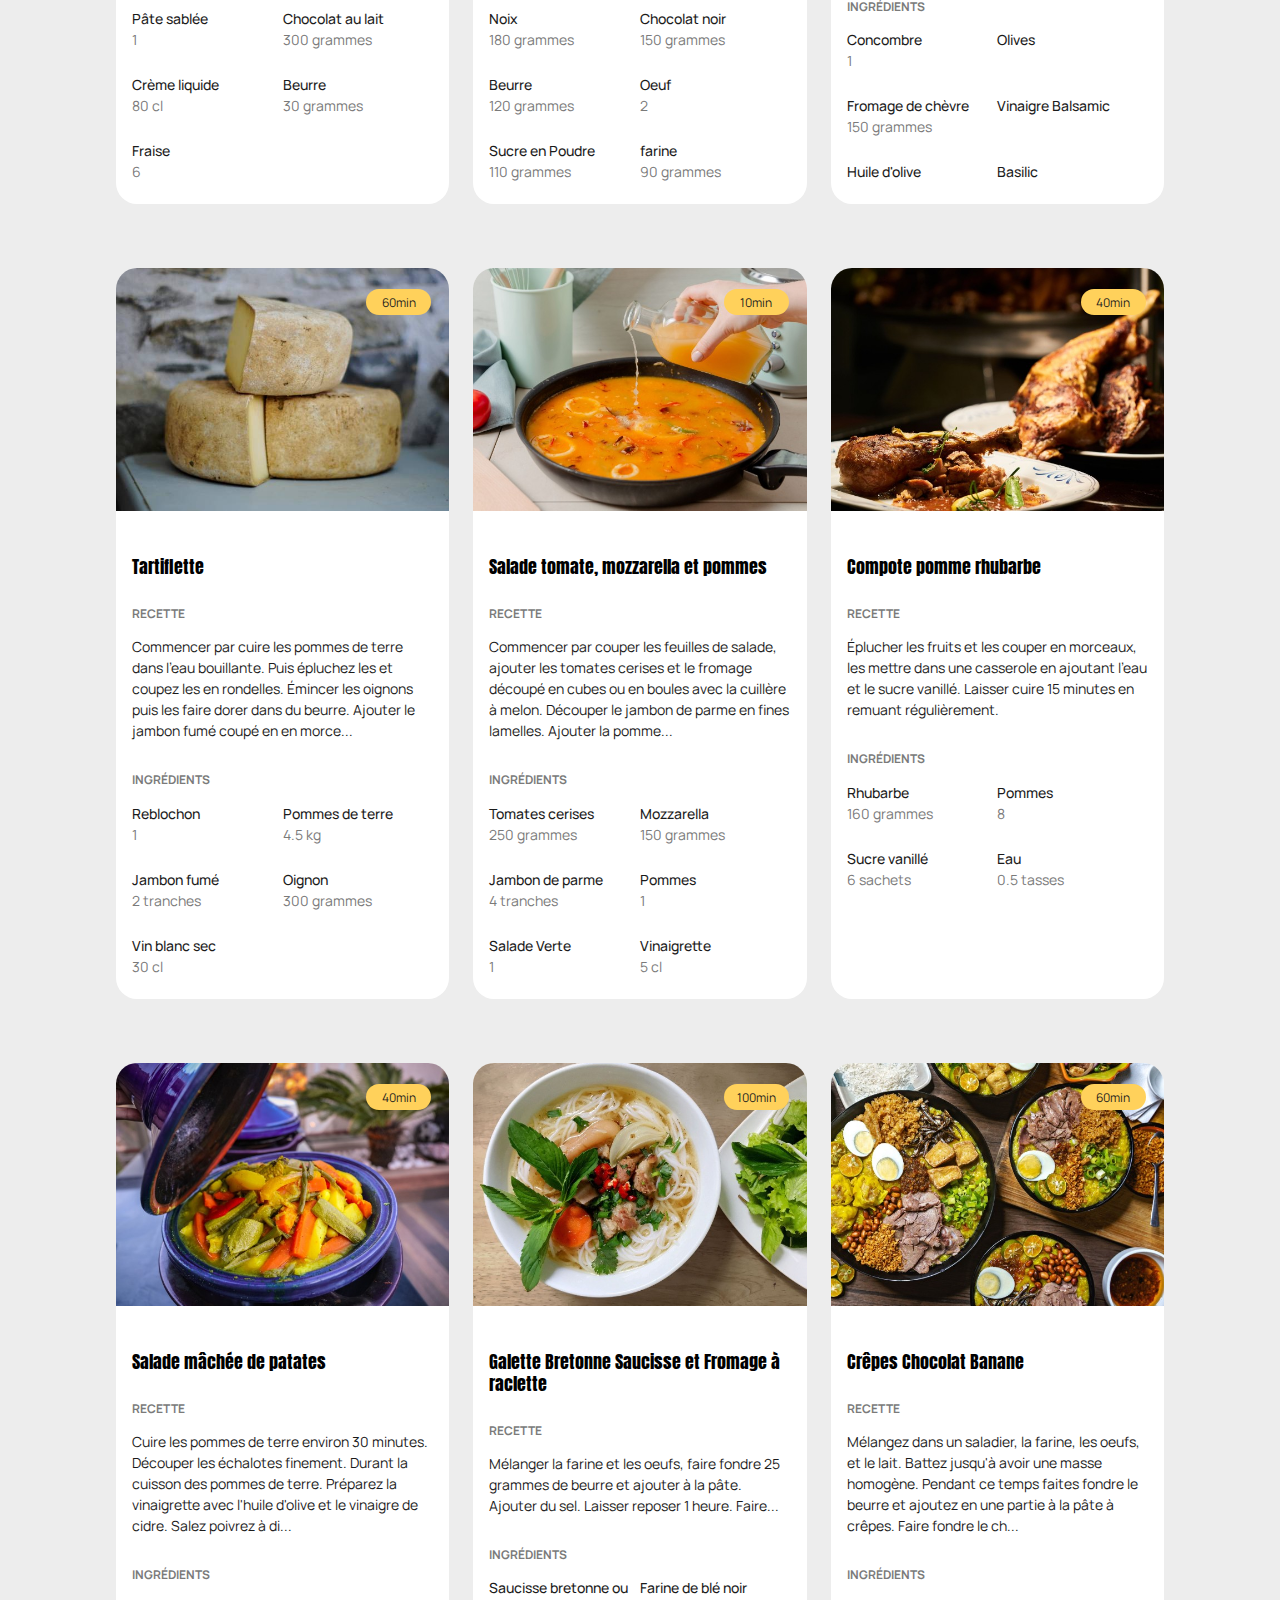
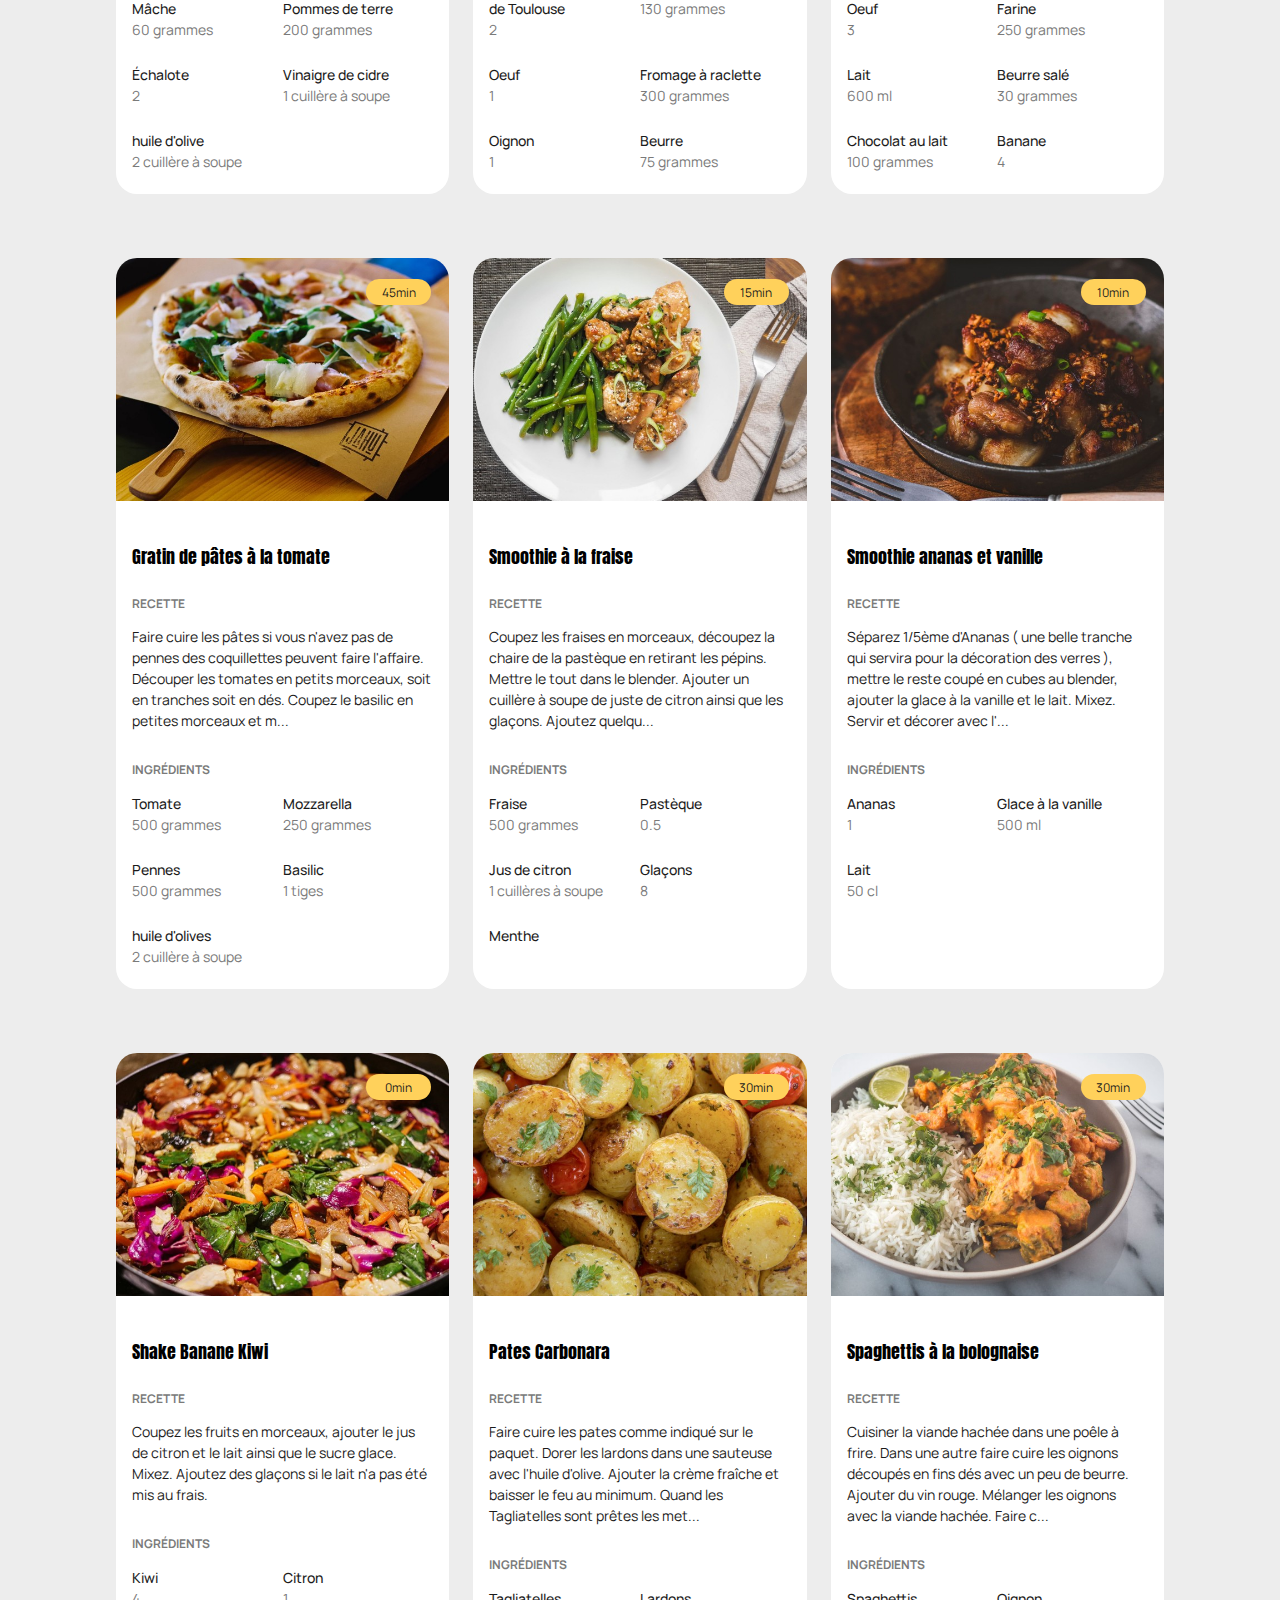
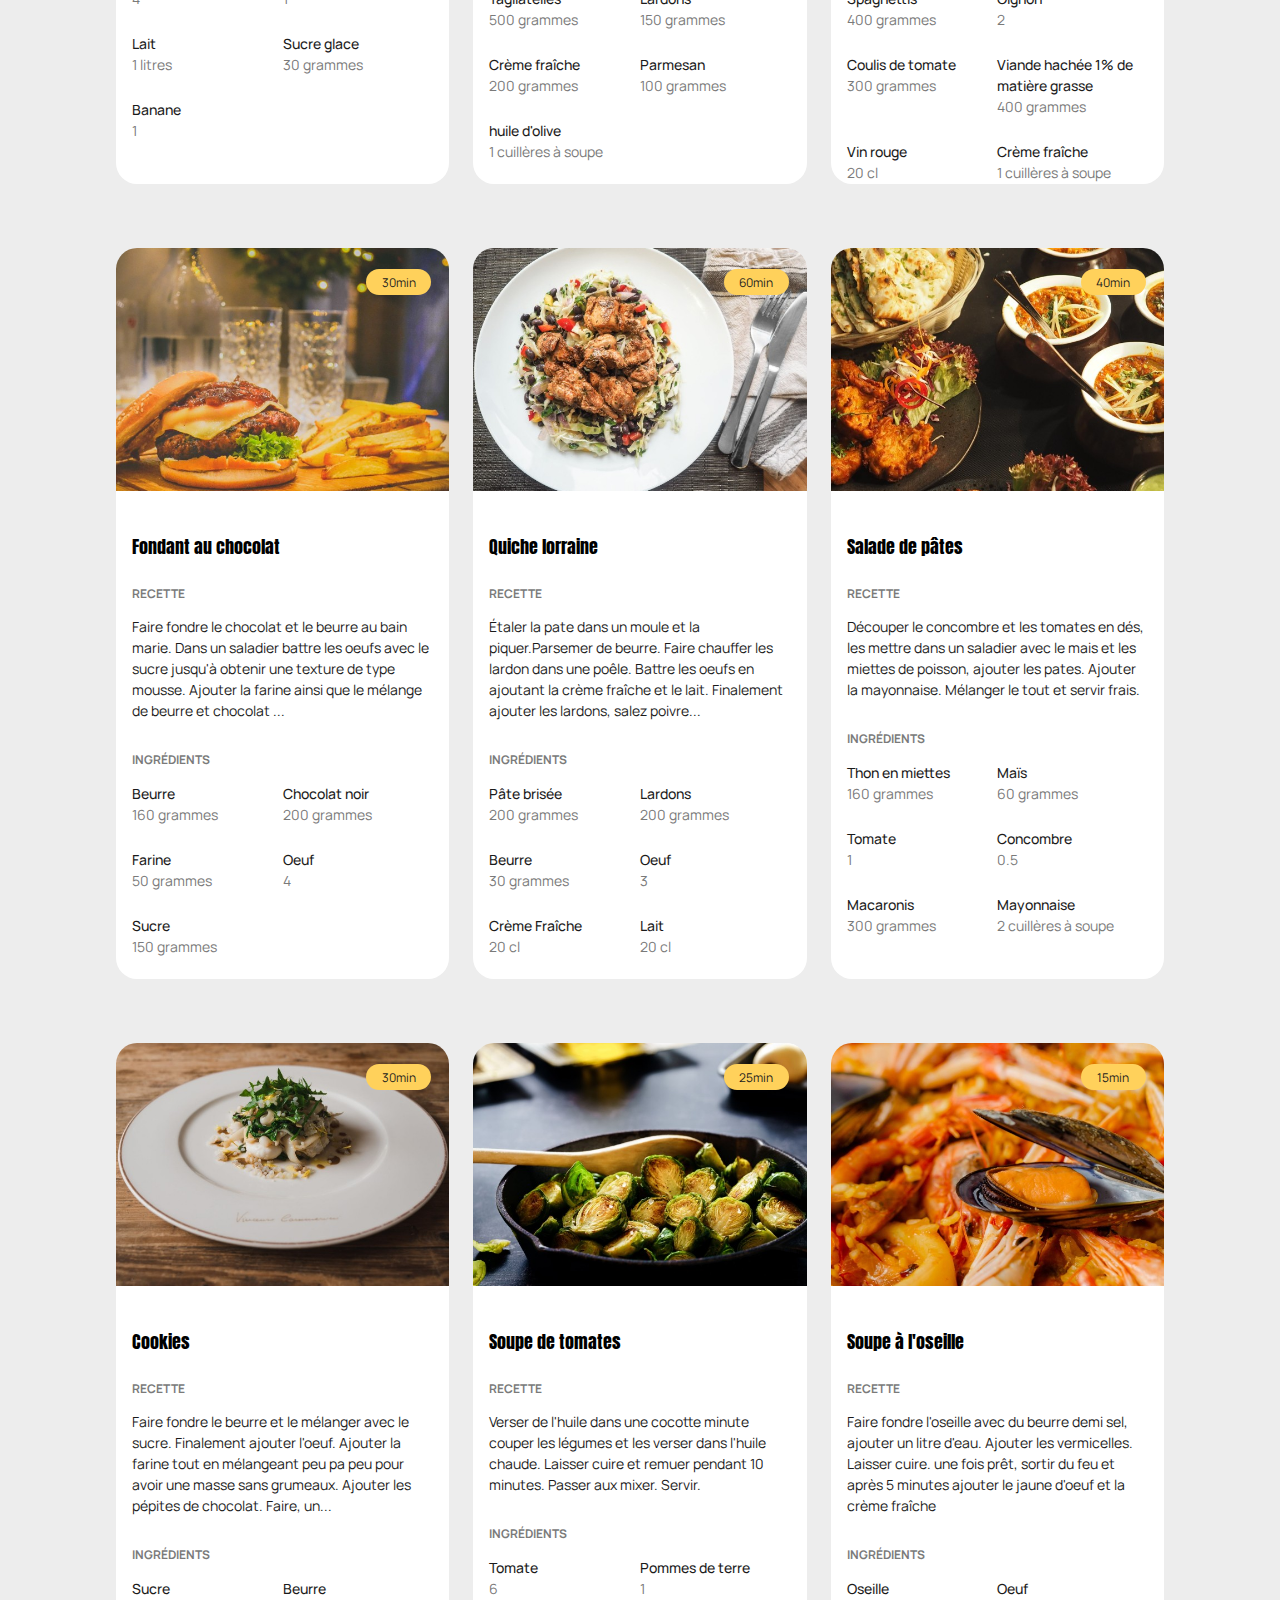
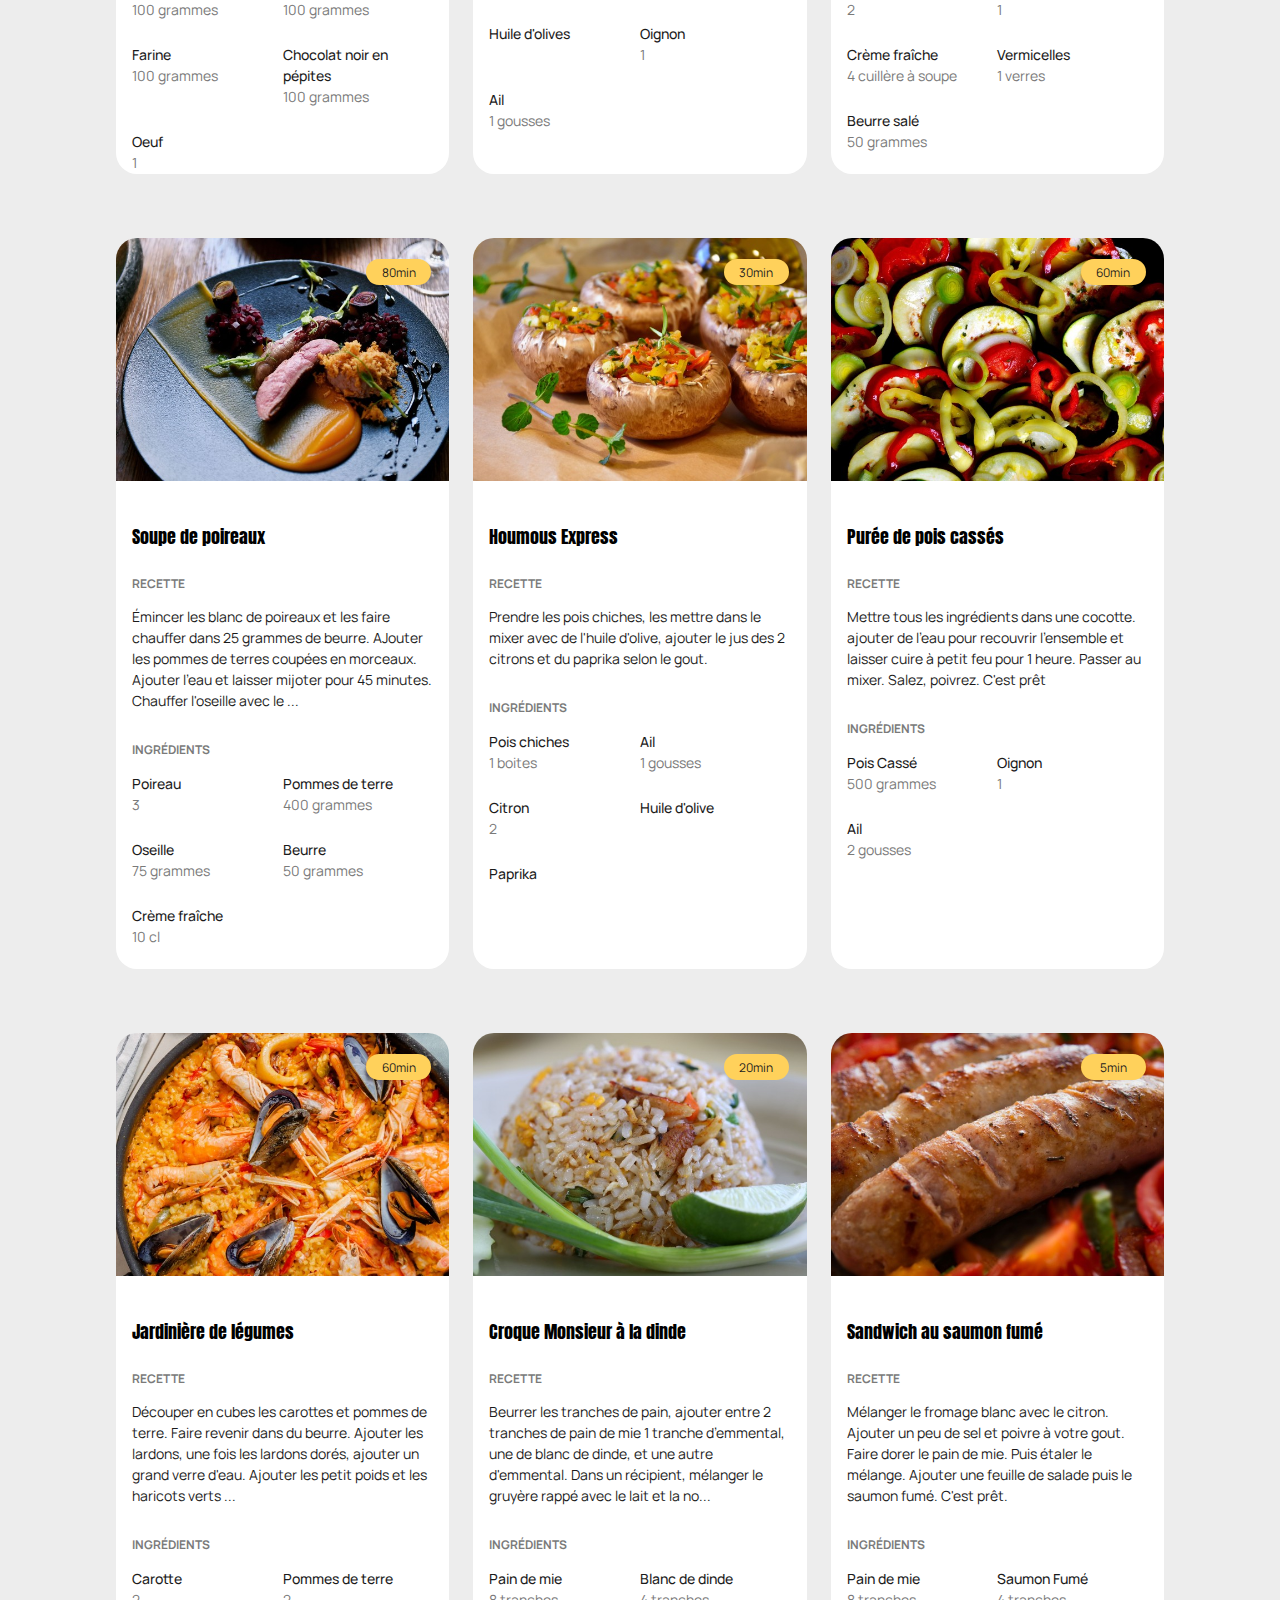
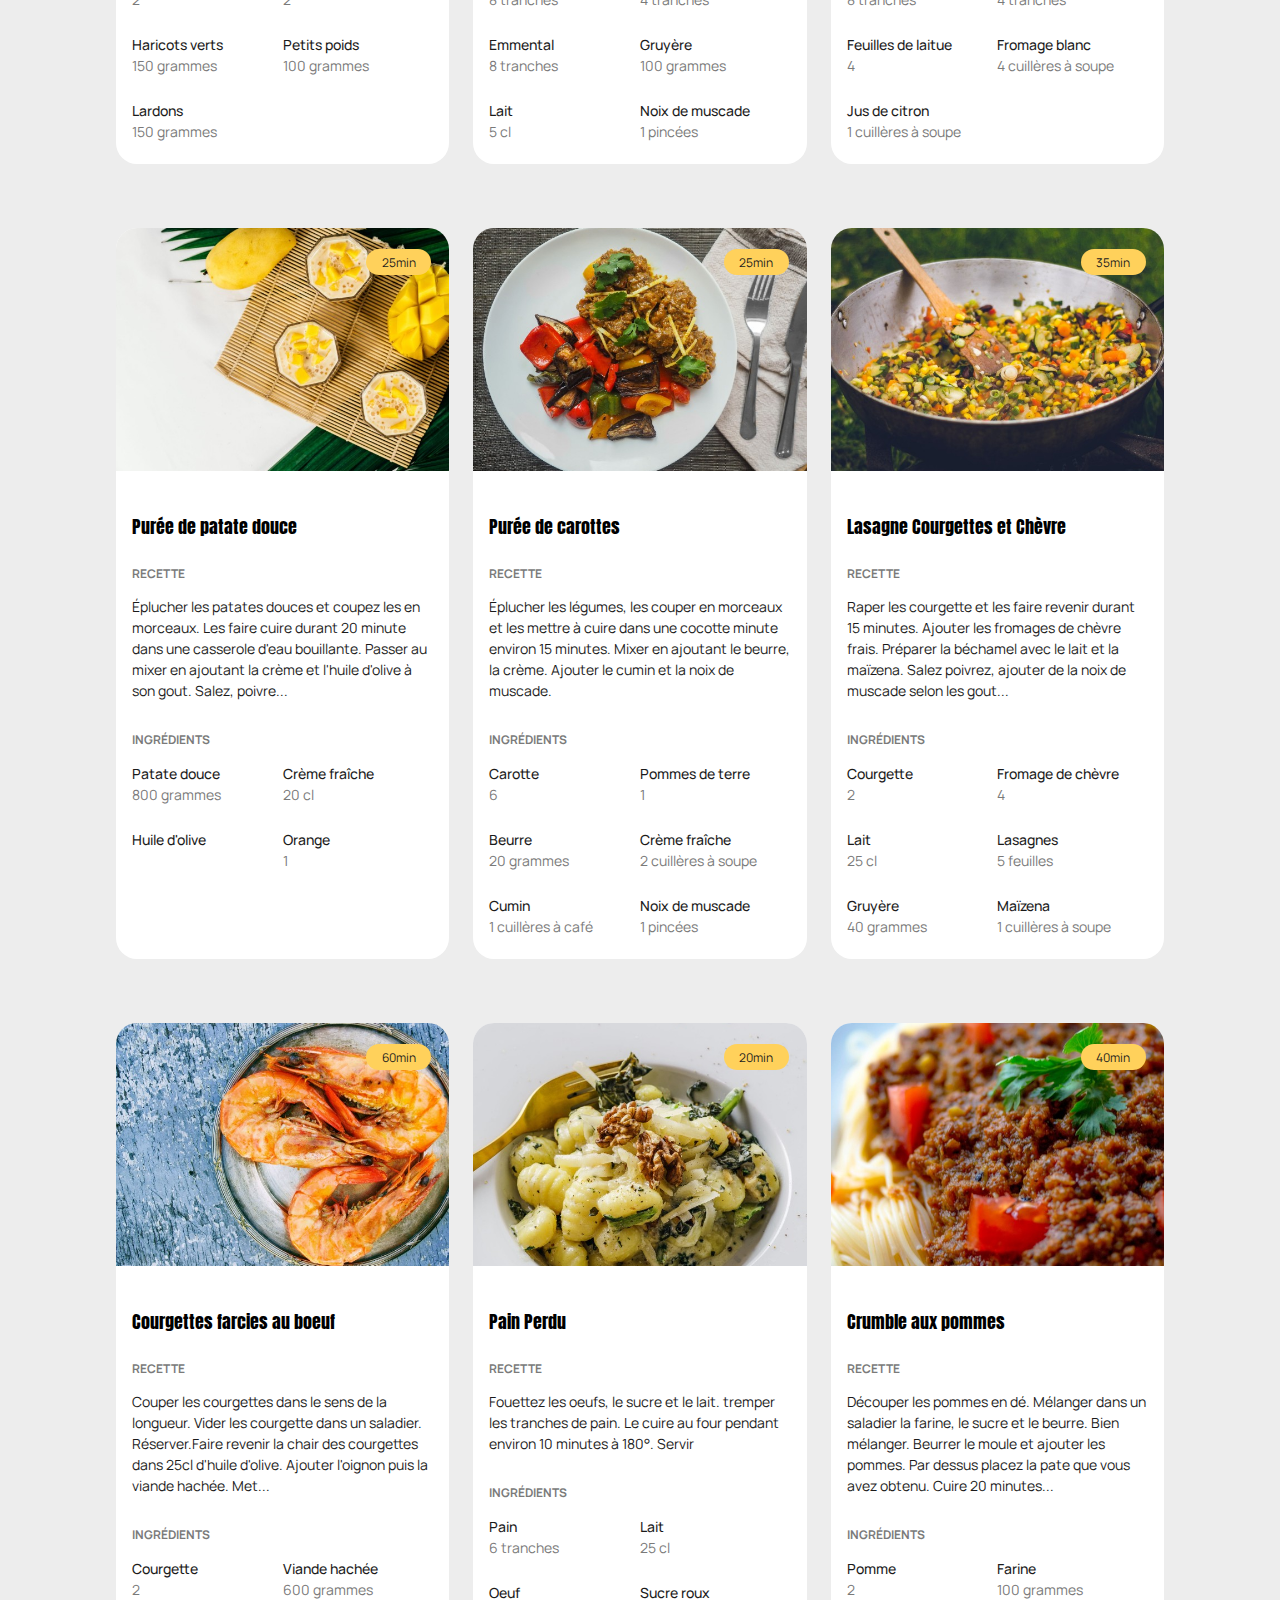
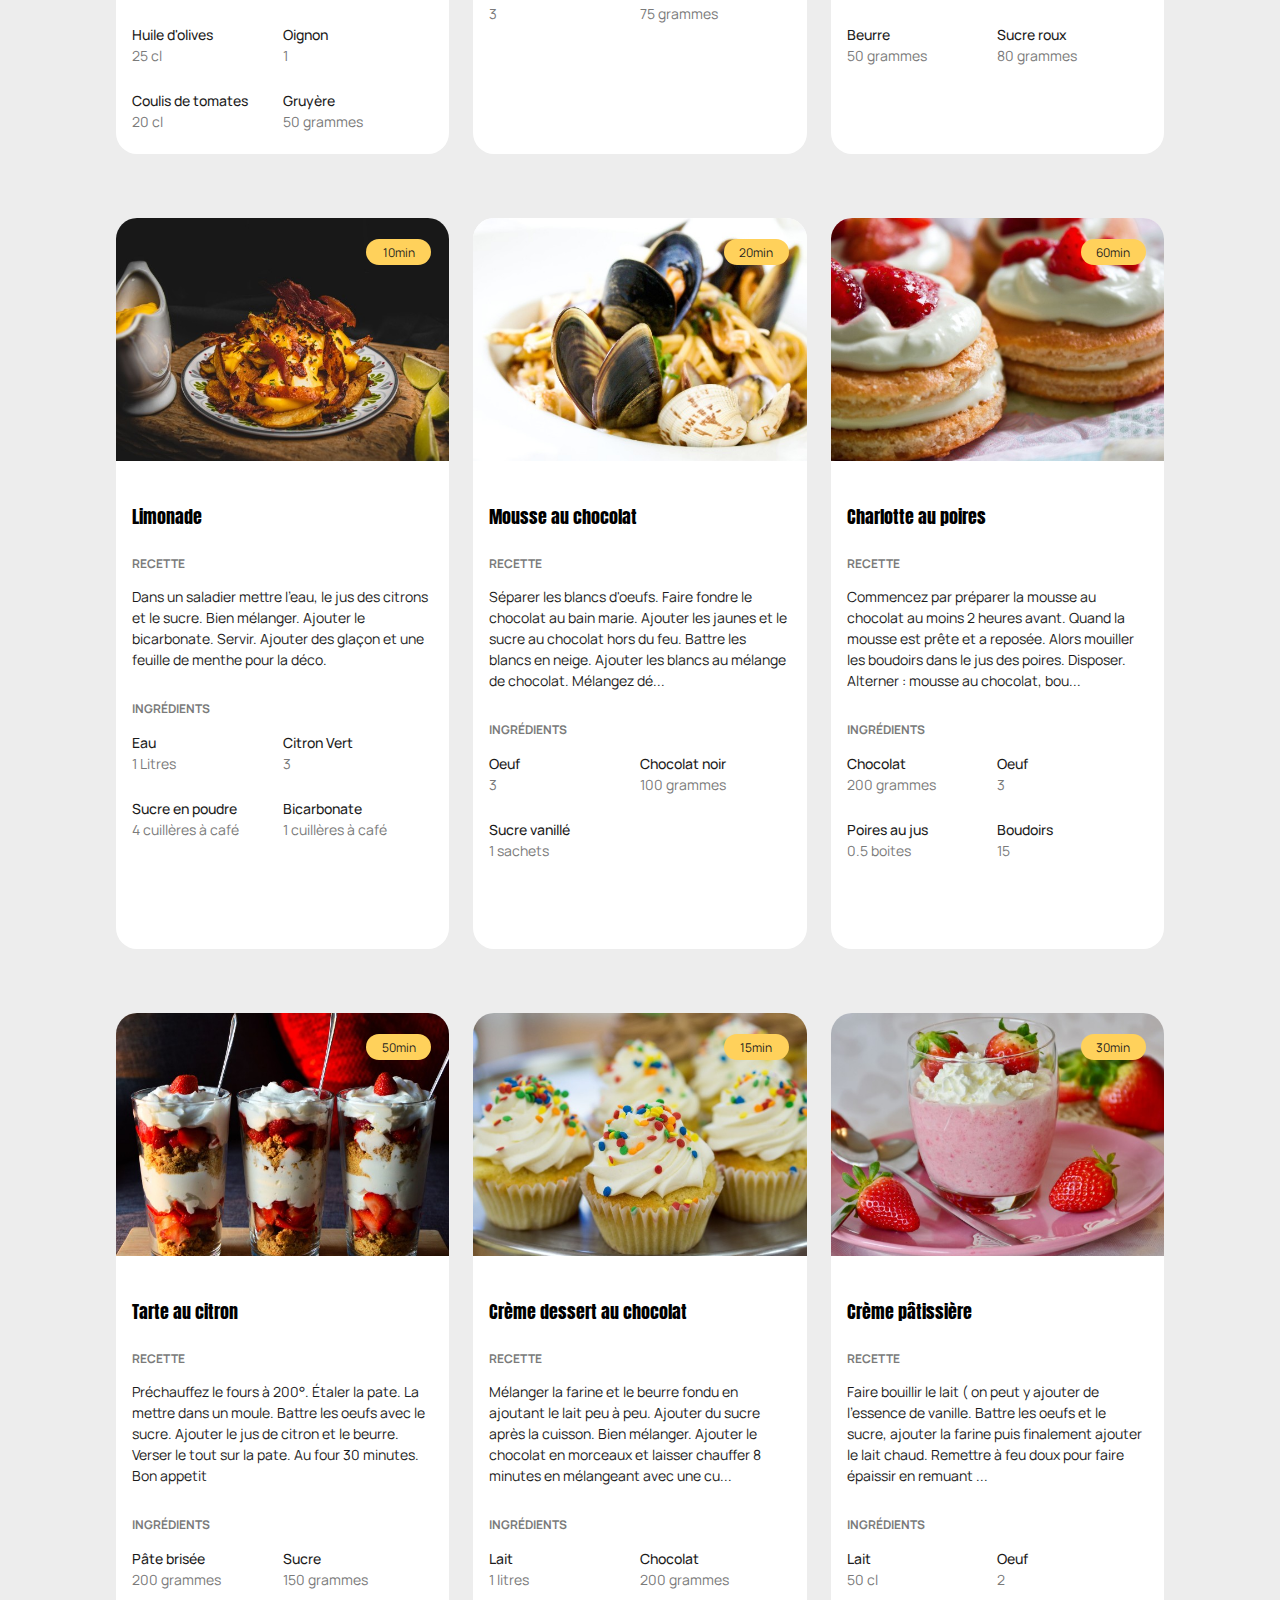
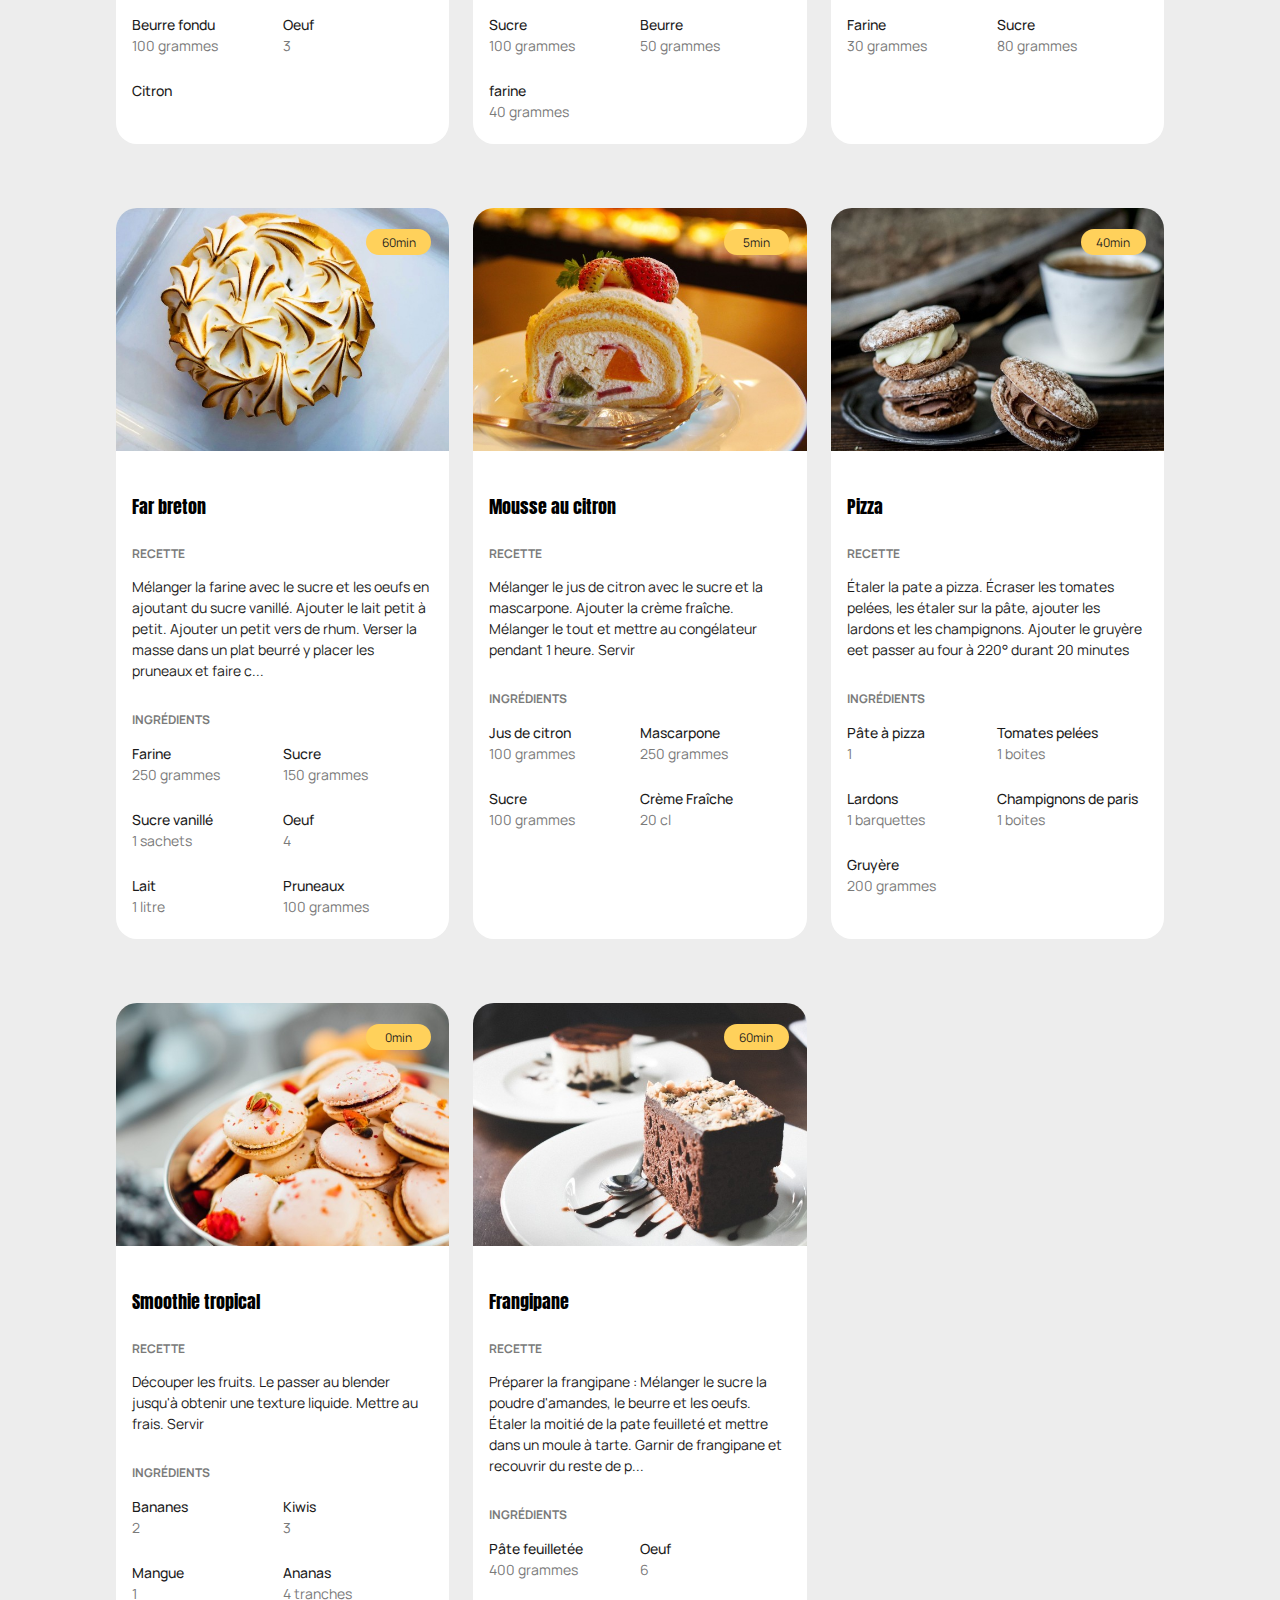
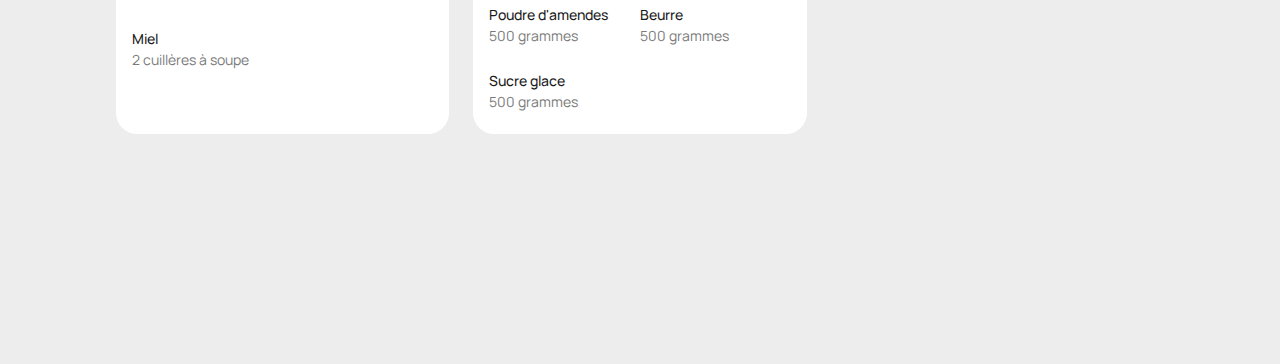
==== commit a8912493: "accordion borders OK" ====
--- a/index.html
+++ b/index.html
@@ -89,10 +89,10 @@
                       </div>
                     </form>
                     <div class="tags-selected d-flex align-items-center">
-                      <li class="list-group-item tag-selected"></li>
+                      <!-- <li class="list-group-item tag-selected"></li>
                       <i
                         class="fa-solid fa-circle-xmark delete-tag-selected-icon"
-                      ></i>
+                      ></i> -->
                     </div>
                     <ul class="list-group list-group-ingredients">
                     </ul>
--- a/style.css
+++ b/style.css
@@ -126,7 +126,6 @@
   border: none;
   border-top-left-radius: 10px !important;
   border-top-right-radius: 10px !important;
-  border-radius: 10px !important;
 }
 
 .accordion-button {
@@ -134,7 +133,8 @@
   font-weight: 500;
   color: #1b1b1b !important;
   padding: 17px 16px 17px 16px;
-  border-radius: 10px !important;
+  border-top-left-radius: 10px !important;
+  border-top-right-radius: 10px !important;
 }
 
 .accordion-button:hover {
@@ -152,6 +152,7 @@
 .accordion-body {
   padding: 0;
   box-shadow: rgba(0, 0, 0, 0.24) 0px 3px 8px;
+  border-radius: 0 0 10px 10px;;
 }
 
 .nb-recipes {
@@ -225,15 +226,16 @@
   top: 27px;
 }
 
-.list-group-item:first-child {
+/* .list-group-item:first-child {
   border-top-left-radius: revert;
   border-top-right-radius: revert;
-}
-
-.list-group-item:last-child {
-  border-bottom-right-radius: revert;
-  border-bottom-left-radius: revert;
-}
+} */
+
+/* .list-group-item:last-child {
+  border-bottom-right-radius: 10px;
+  border-bottom-left-radius: 10px;
+} */
+
 
 .list-group-item {
   border: none;
@@ -418,33 +420,4 @@
   margin: 0 auto;
   border-radius: 21px;
   display: none;
-} 
-
-/* .list-group-item:first-child {
-  border-top-left-radius: revert;
-  border-top-right-radius: revert;
-}
-
-.list-group-item:last-child {
-  border-bottom-right-radius: revert;
-  border-bottom-left-radius: revert;
-}
-
-.nb-recipes {
-  font-family: "Anton", sans-serif;
-  font-weight: 400;
-  color: #1b1b1b;
-  font-size: 1.3em;
-}
-
-.delete-tag-icon {
-  color: #1b1b1b;
-  font-size: 16px;
-  padding-left: 25px;
-  cursor: pointer;
-}
-
-.delete-tag-icon:hover {
-  color: red;
-  transform: scale(1.1);
-} */+} 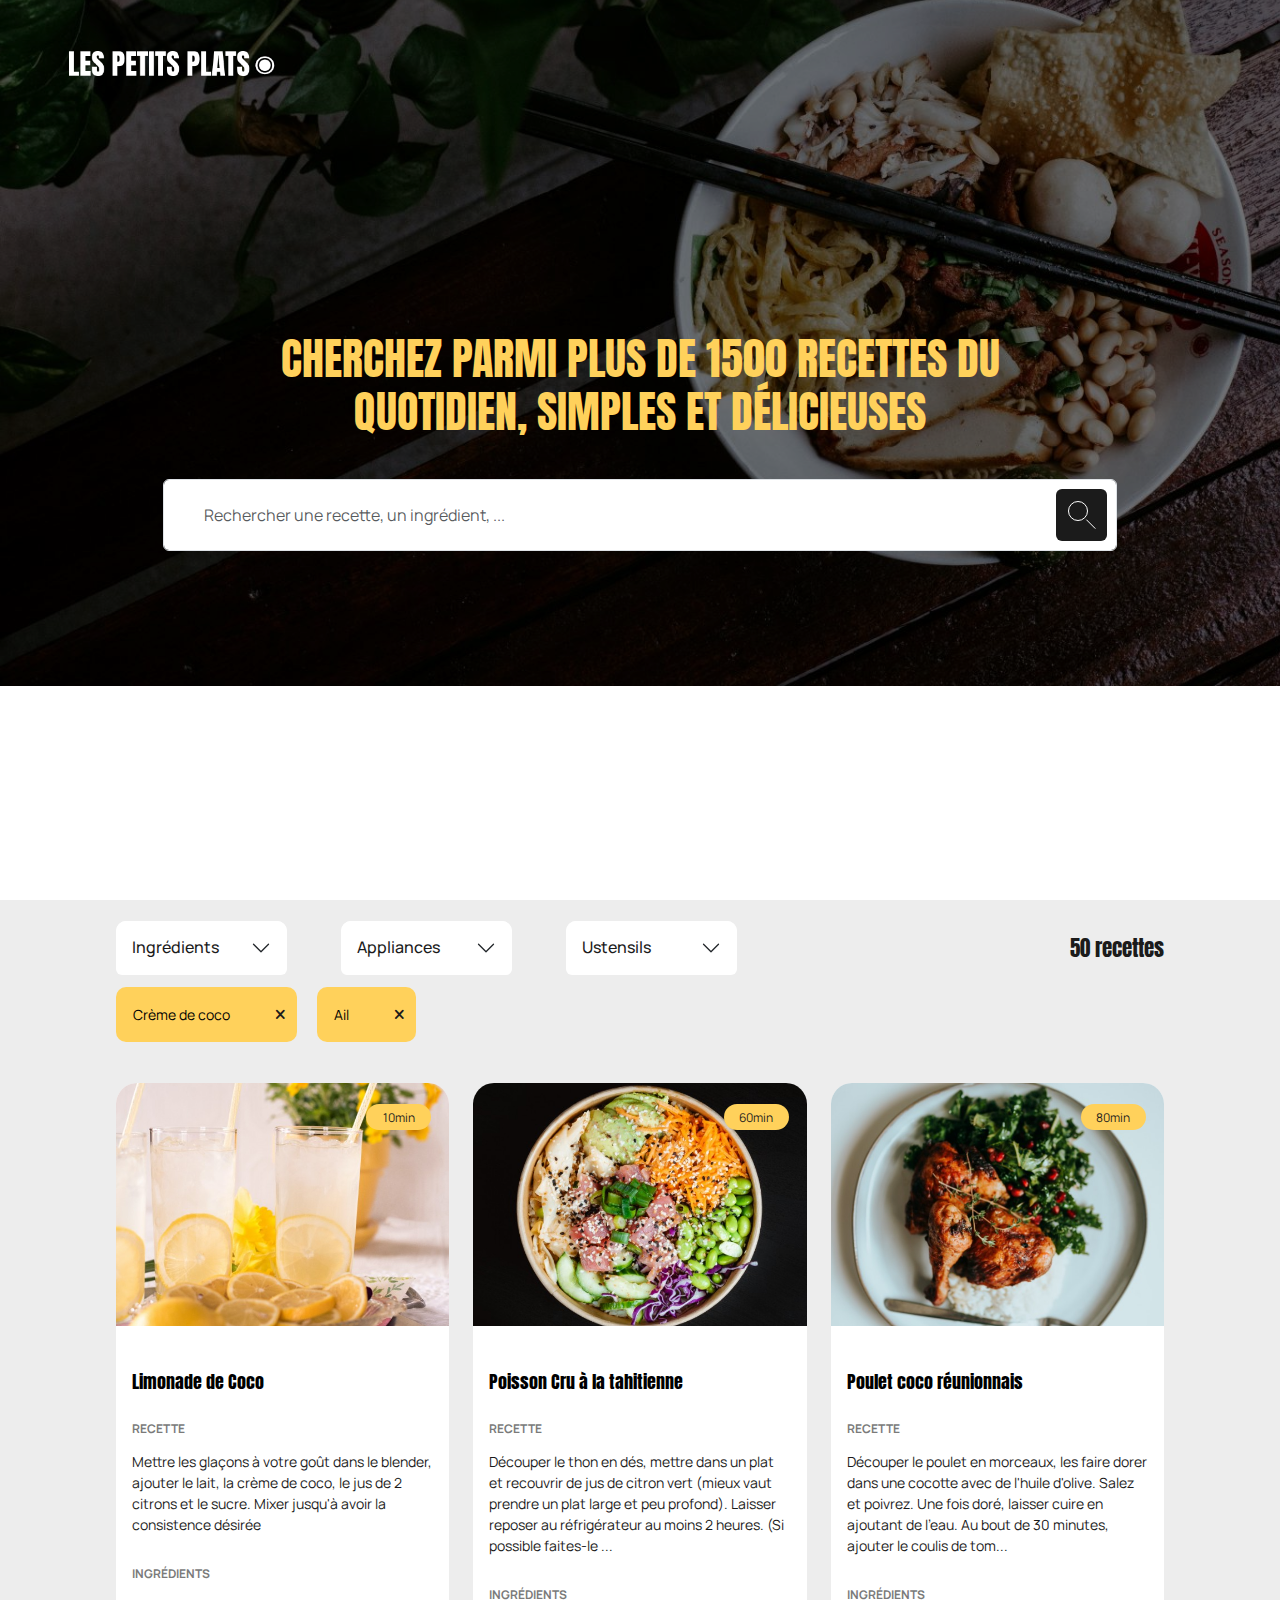
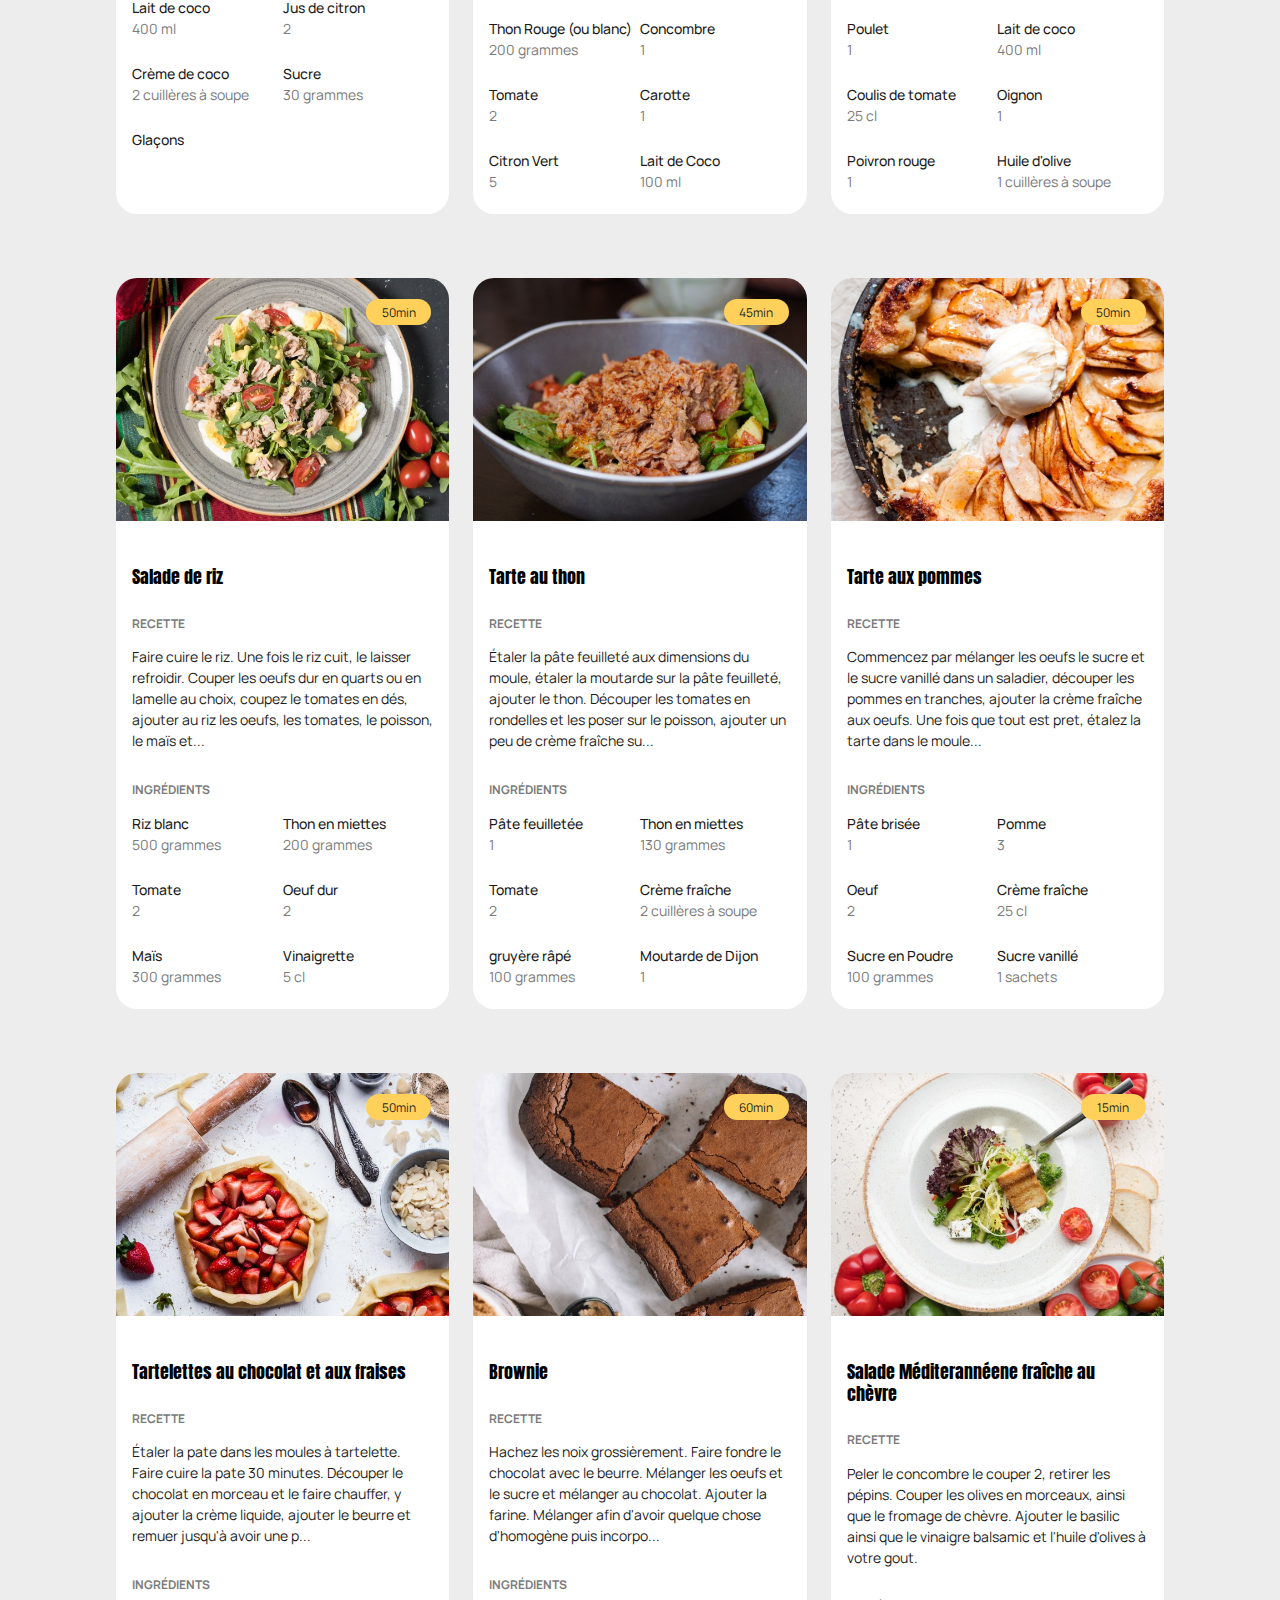
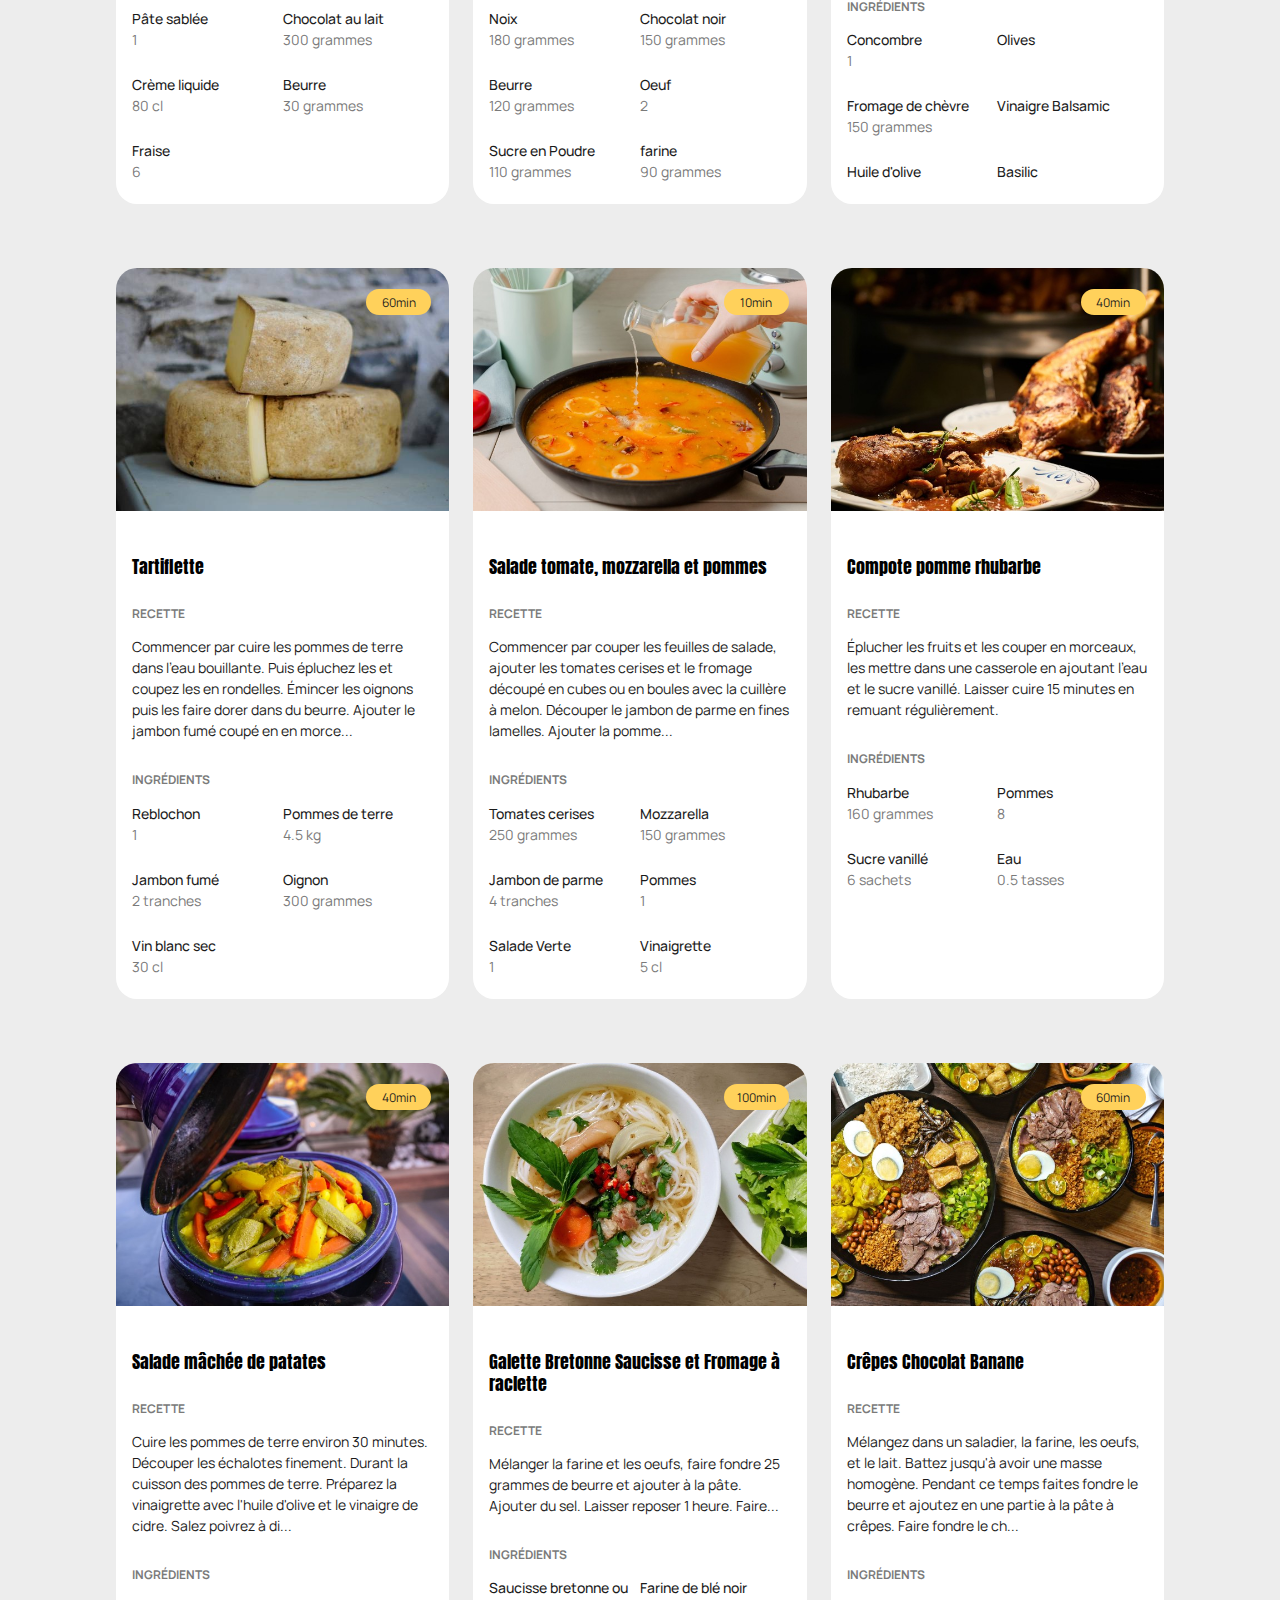
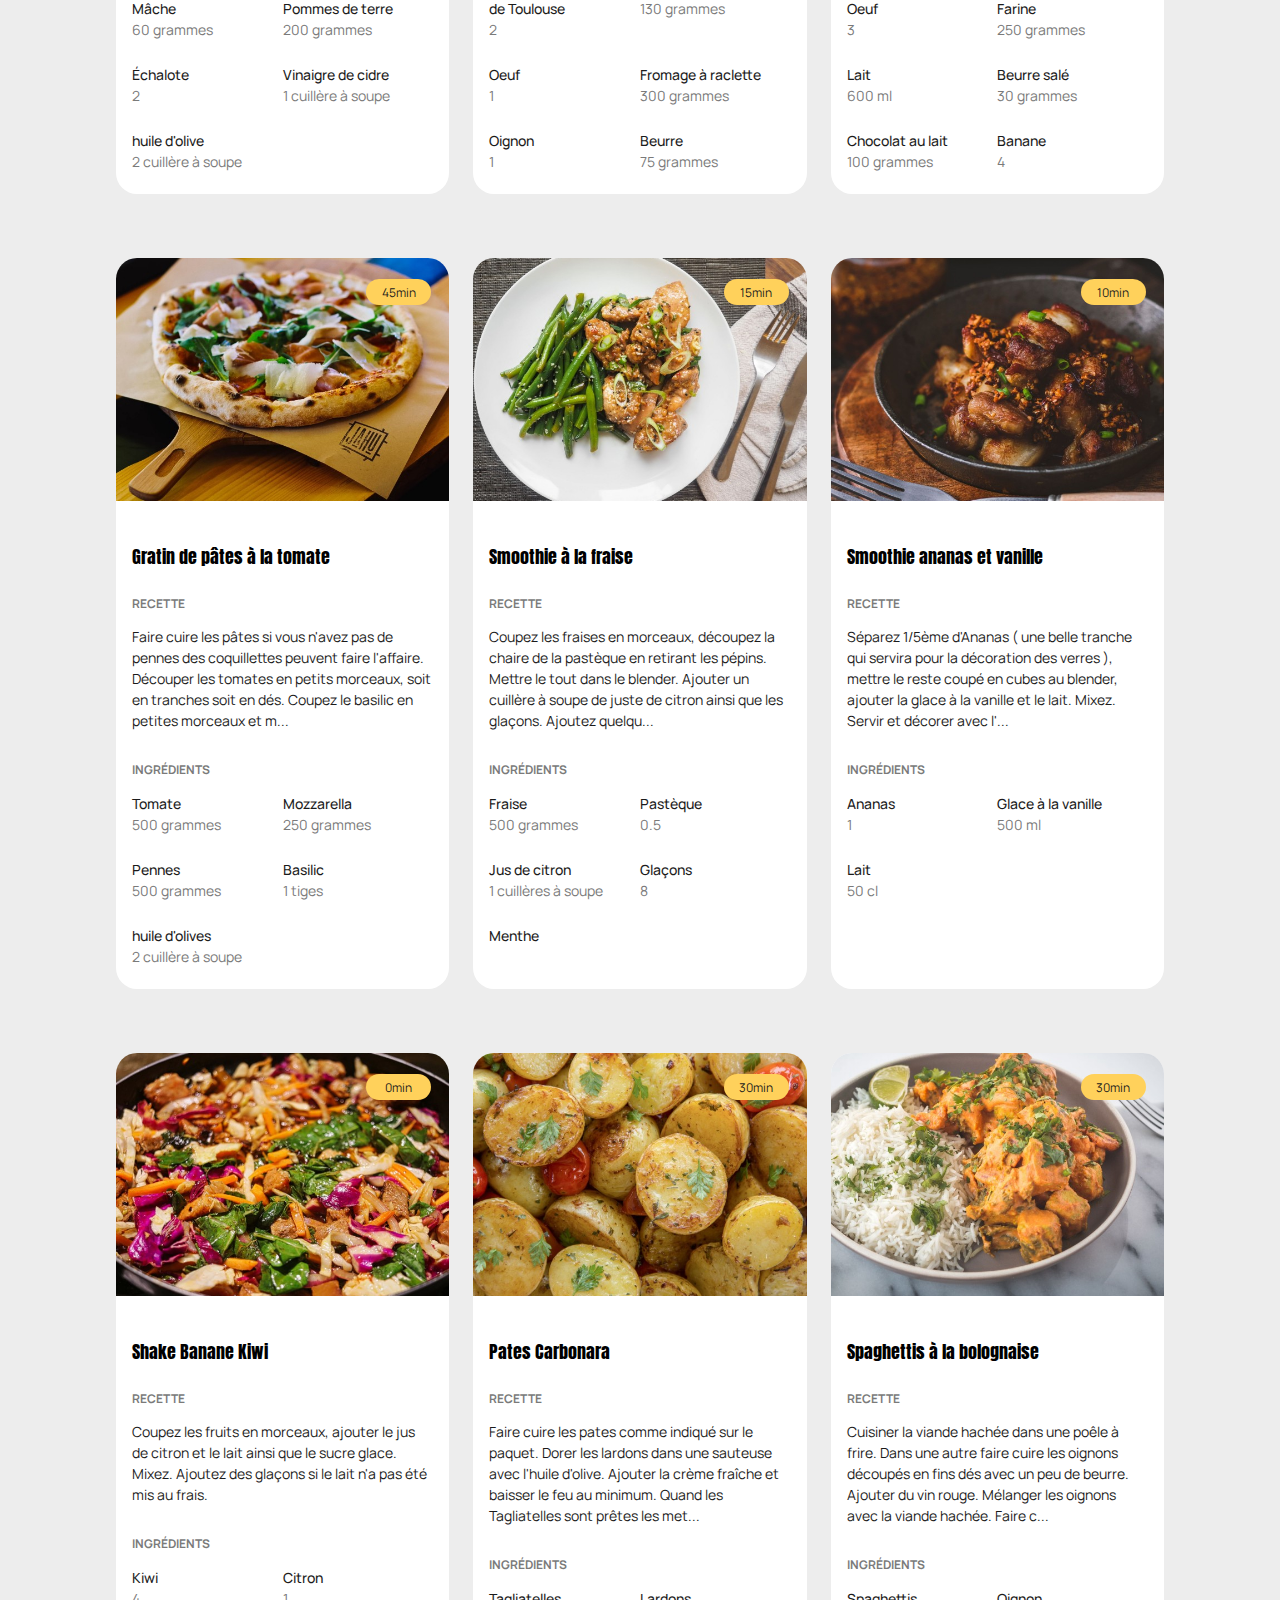
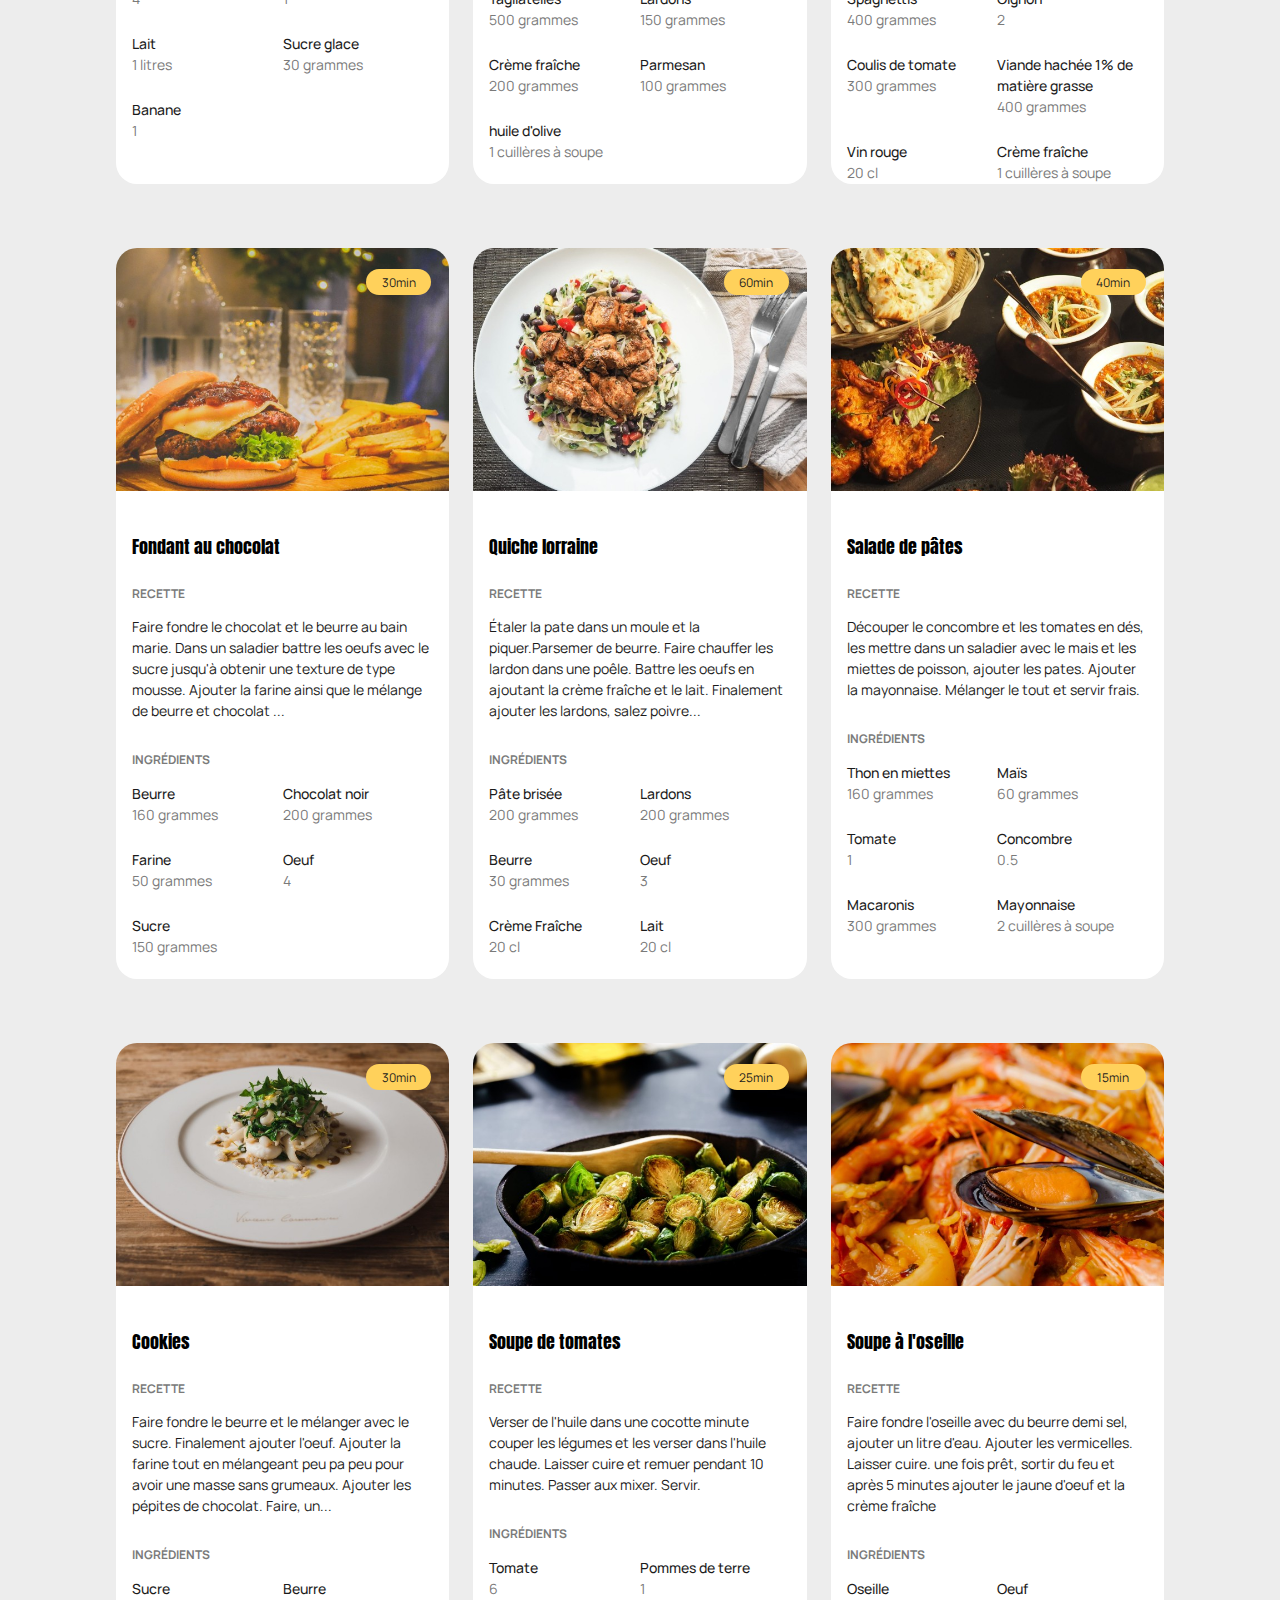
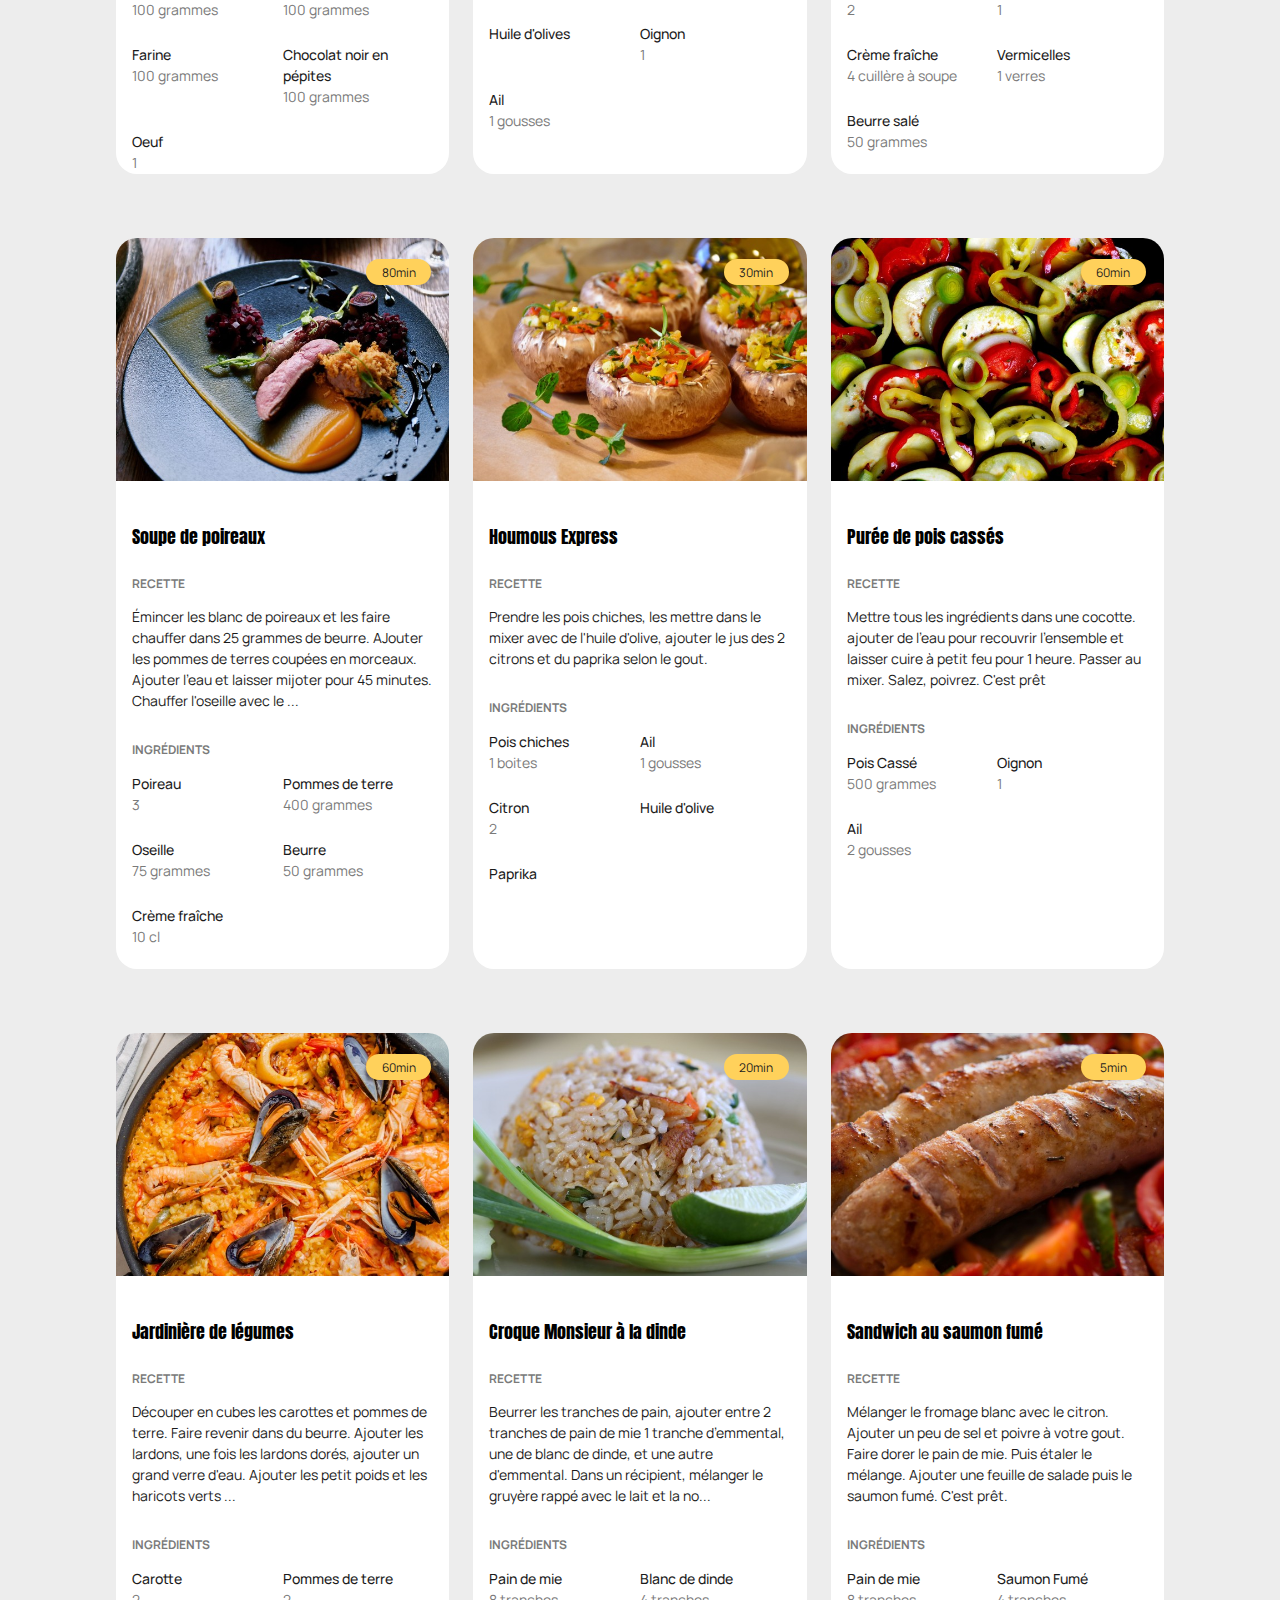
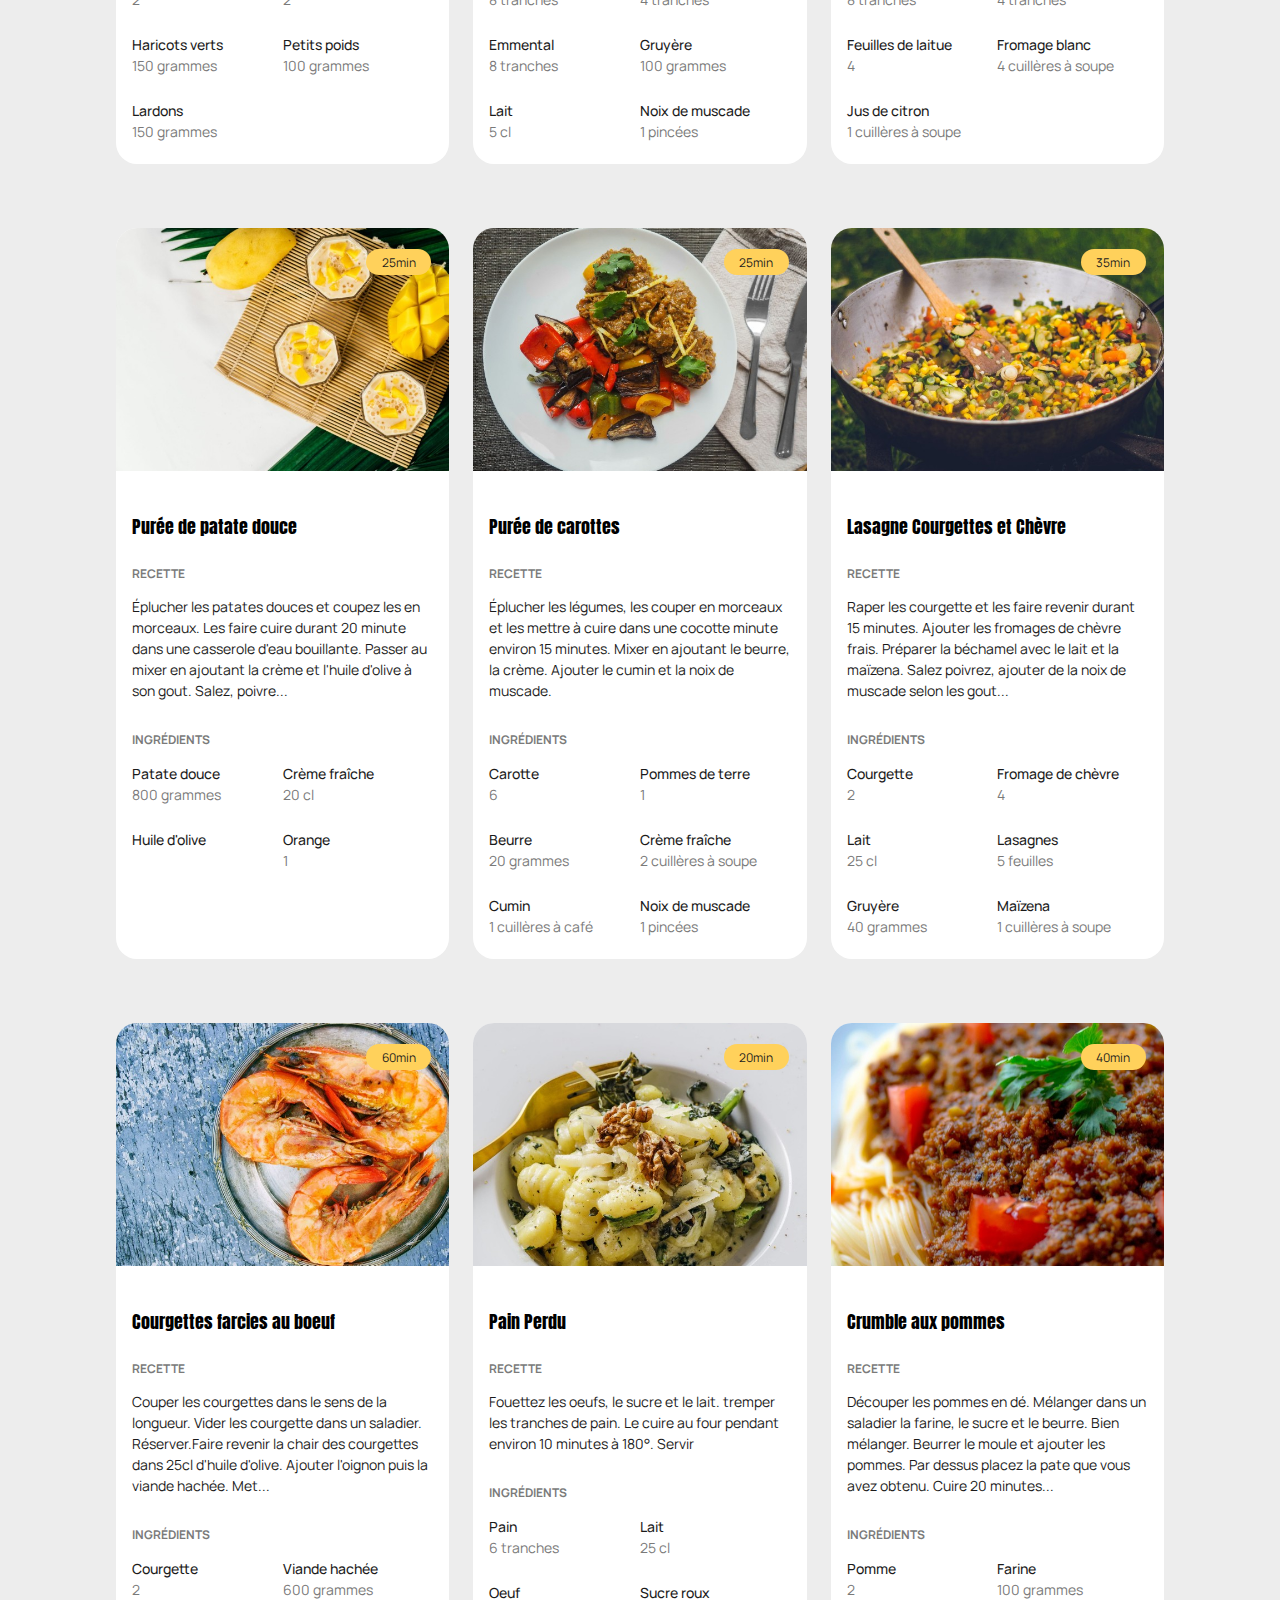
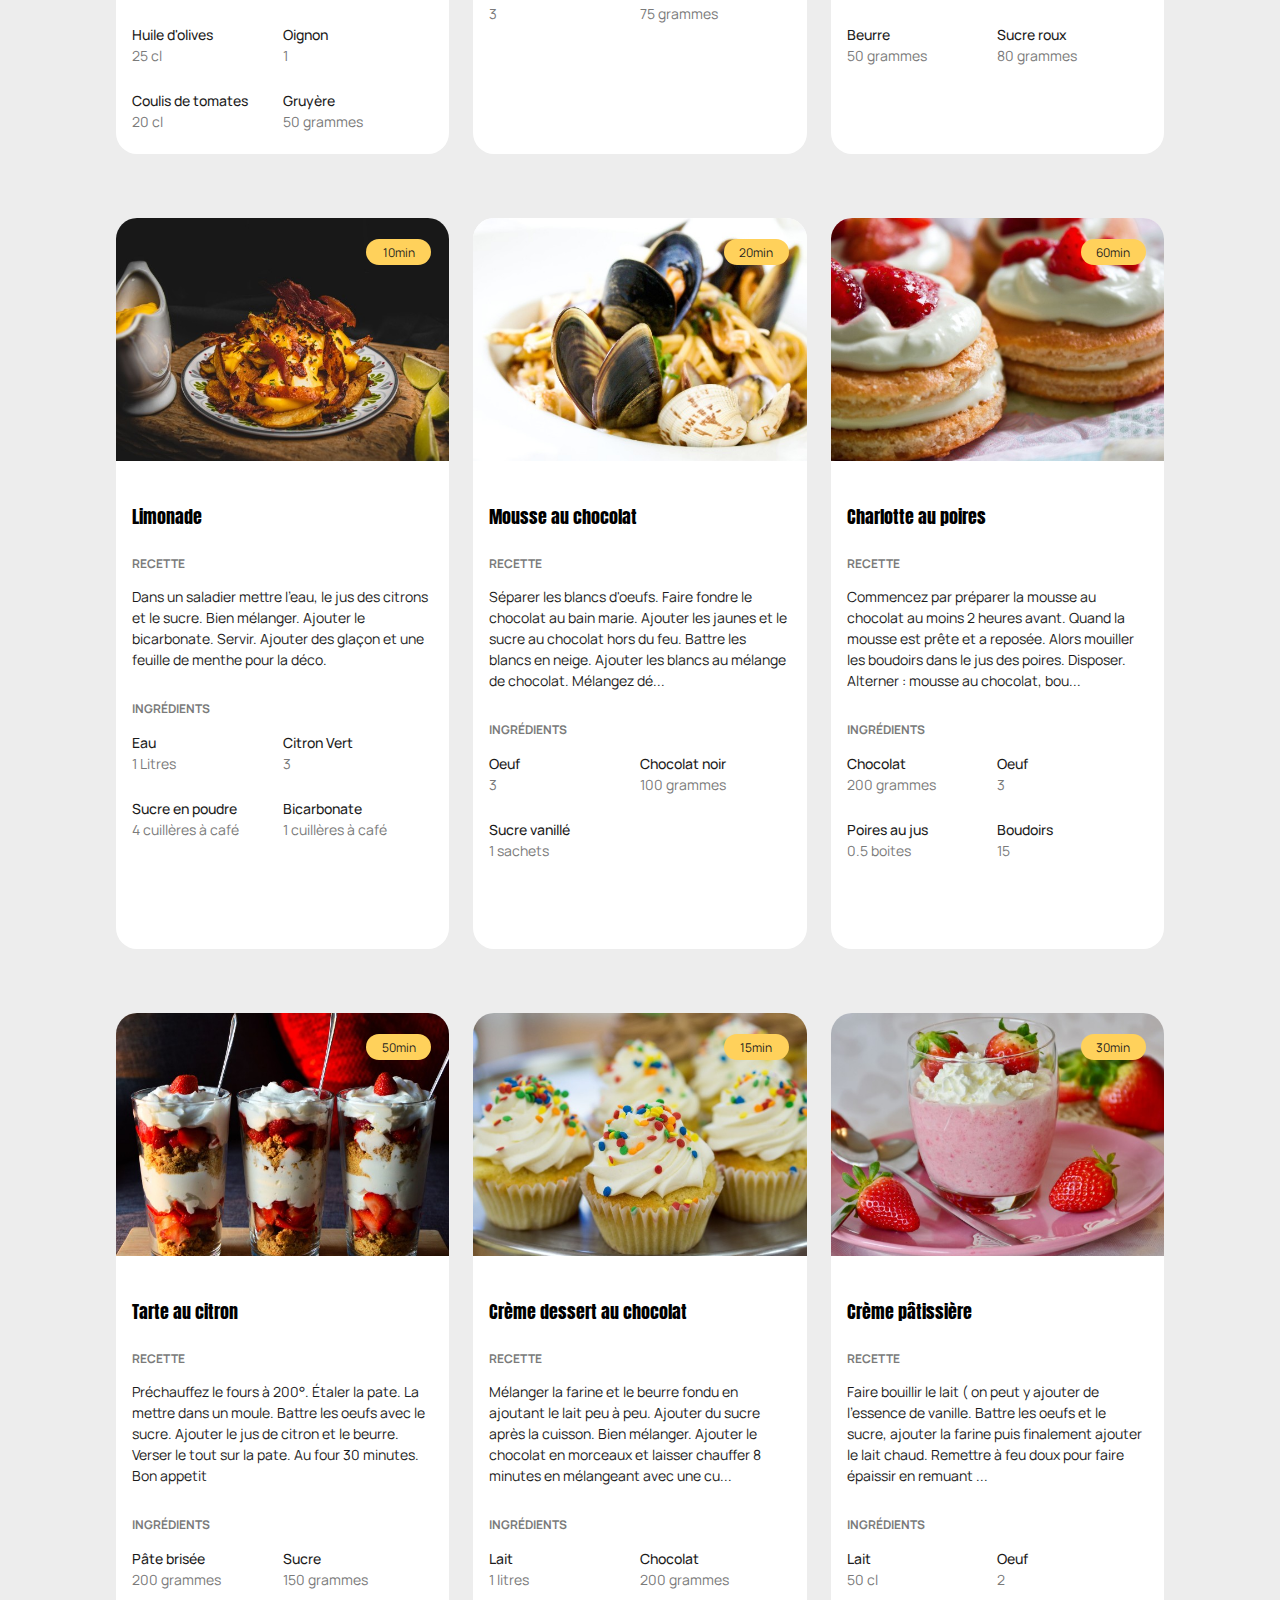
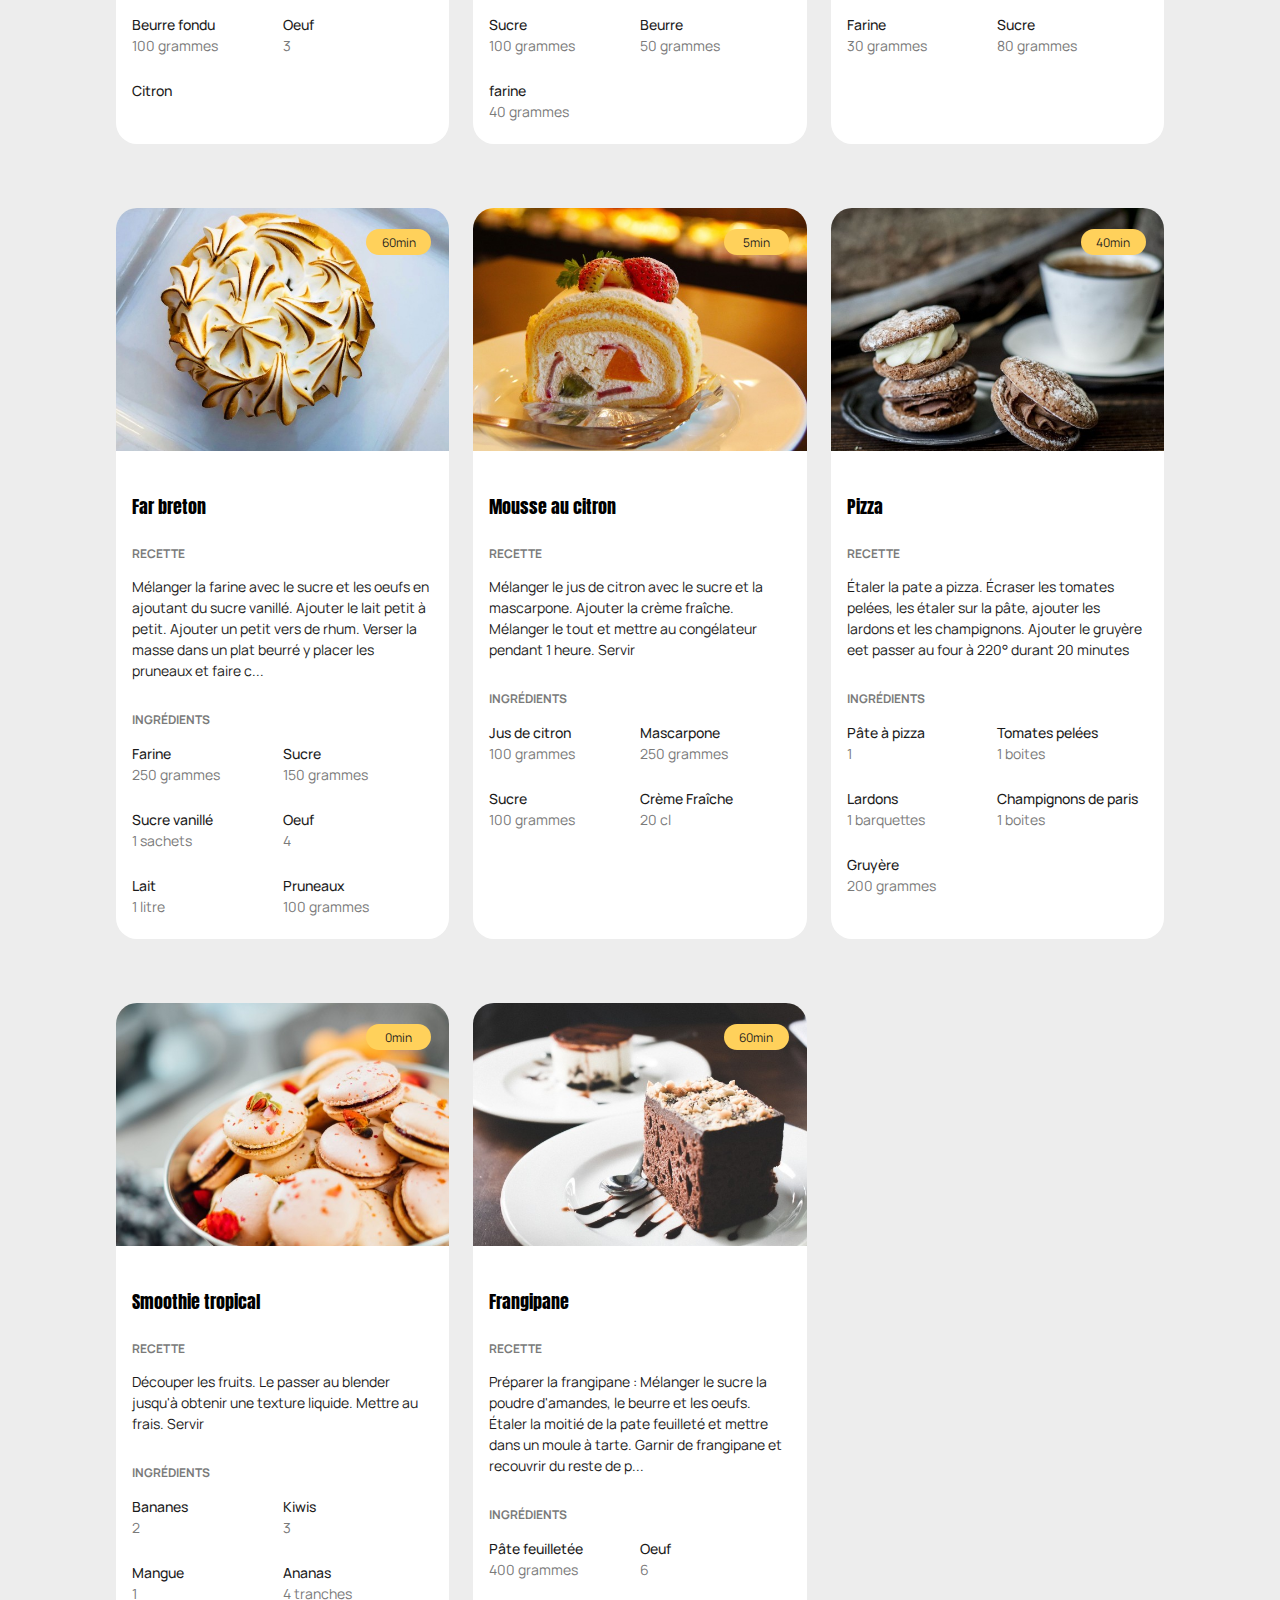
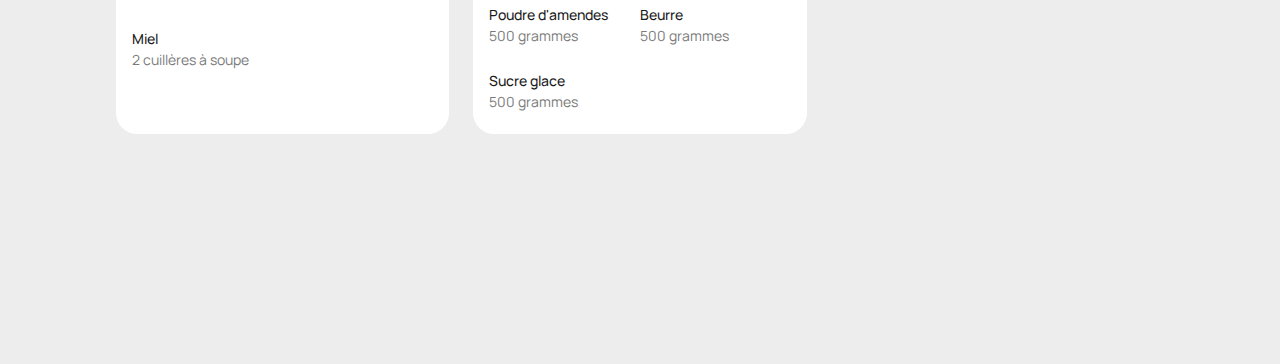
==== commit 67c1ad62: "files reorganized & tagSelection updated" ====
--- a/index.html
+++ b/index.html
@@ -36,10 +36,18 @@
         <form class="d-flex flex-column" role="search">
           <div class="position-relative">
             <div class="input-group align-items-center">
-              <input id="principal-search" class="rounded form-control" type="search" placeholder="Rechercher une recette, un ingrédient, ..." aria-label="Recherche" />
+              <input
+                id="principal-search"
+                class="rounded form-control"
+                type="search"
+                placeholder="Rechercher une recette, un ingrédient, ..."
+                aria-label="Recherche"
+              />
               <button class="btn btn-search rounded" type="submit"></button>
             </div>
-            <span class="error text-center position-absolute top-100 start-50 translate-middle mt-4"></span>
+            <span
+              class="error text-center position-absolute top-100 start-50 translate-middle mt-4"
+            ></span>
           </div>
         </form>
       </div>
@@ -88,14 +96,9 @@
                         />
                       </div>
                     </form>
-                    <div class="tags-selected d-flex align-items-center">
-                      <!-- <li class="list-group-item tag-selected"></li>
-                      <i
-                        class="fa-solid fa-circle-xmark delete-tag-selected-icon"
-                      ></i> -->
+                    <div class="tags-selected ingredients-tags-selected">
                     </div>
-                    <ul class="list-group list-group-ingredients">
-                    </ul>
+                    <ul class="list-group list-group-ingredients"></ul>
                   </div>
                 </div>
               </div>
@@ -137,8 +140,9 @@
                         />
                       </div>
                     </form>
-                    <ul class="list-group list-group-appliances">
-                    </ul>
+                    <div class="tags-selected appliances-tags-selected">
+                    </div>
+                    <ul class="list-group list-group-appliances"></ul>
                   </div>
                 </div>
               </div>
@@ -180,8 +184,9 @@
                         />
                       </div>
                     </form>
-                    <ul class="list-group list-group-ustensils">
-                    </ul>
+                    <div class="tags-selected ustensils-tags-selected">
+                    </div>
+                    <ul class="list-group list-group-ustensils"></ul>
                   </div>
                 </div>
               </div>
@@ -218,8 +223,9 @@
       integrity="sha384-YvpcrYf0tY3lHB60NNkmXc5s9fDVZLESaAA55NDzOxhy9GkcIdslK1eN7N6jIeHz"
       crossorigin="anonymous"
     ></script>
-    <script type="module" src="factory/cardFactory.js"></script>
-    <script type="module" src="factory/filtersFactory.js"></script>
-    <script type="module" src="principalSearch.js"></script>
+    <script type="module" src="scripts/factory/cardFactory.js"></script>
+    <script type="module" src="scripts/factory/filtersFactory.js"></script>
+    <script type="module" src="scripts/functions/principalSearch.js"></script>
+    <script type="module" src="scripts/functions/tagSelection.js"></script>
   </body>
 </html>
--- a/style.css
+++ b/style.css
@@ -90,7 +90,7 @@
   background-image: url("assets/icons/magnifying-glass.svg");
   background-repeat: no-repeat;
   background-position: center;
-} 
+}
 
 .btn-search:hover {
   background: #ffd15b;
@@ -133,8 +133,7 @@
   font-weight: 500;
   color: #1b1b1b !important;
   padding: 17px 16px 17px 16px;
-  border-top-left-radius: 10px !important;
-  border-top-right-radius: 10px !important;
+  border-radius: 10px !important;
 }
 
 .accordion-button:hover {
@@ -152,7 +151,7 @@
 .accordion-body {
   padding: 0;
   box-shadow: rgba(0, 0, 0, 0.24) 0px 3px 8px;
-  border-radius: 0 0 10px 10px;;
+  border-radius: 0 0 10px 10px;
 }
 
 .nb-recipes {
@@ -210,7 +209,7 @@
   color: red;
  } */
 
-.delete-search-accordion-icon {
+/* .delete-search-accordion-icon {
   font-size: 10px;
   color: #7a7a7a;
   position: absolute;
@@ -218,7 +217,7 @@
   top: 30px;
   display: none;
   cursor: pointer;
-}
+} */
 
 .small-icon-search {
   position: absolute;
@@ -231,11 +230,21 @@
   border-top-right-radius: revert;
 } */
 
-/* .list-group-item:last-child {
-  border-bottom-right-radius: 10px;
-  border-bottom-left-radius: 10px;
-} */
-
+ul {
+  padding-bottom: 0;
+}
+
+.tags-selected {
+  position: relative;
+  padding: 0;
+  display: none;
+  /* margin-bottom: 15px; */
+}
+
+.tags-selected > .list-group-item {
+  background: #ffd15b;
+  margin-bottom: 5px;
+}
 
 .list-group-item {
   border: none;
@@ -253,21 +262,34 @@
   font-weight: 700;
 }
 
-.tags-selected {
-  position: relative;
+.list-group-item:hover .delete-tag-selected-icon {
+  display: block !important;
+}
+
+/* .selected-tag {
+  background: #ffd15b;
+  width: 100%;
+  font-weight: 700 !important;
+  margin-bottom: 5px;
+}
+
+.selected-tag:hover {
+  width: 100%;
+  font-weight: 700 !important;
+} */
+
+.list-group-item:last-child {
+  border-bottom-right-radius: revert;
+  border-bottom-left-radius: revert;
 }
 
 .delete-tag-selected-icon {
   position: absolute;
   font-size: 13px;
   right: 10px;
-  padding-bottom: 13px;
+  top: 10px;
+  cursor: pointer;
   display: none;
-  cursor: pointer;
-}
-
-.delete-tag-selected-icon:hover {
-  display: block;
 }
 
 .tag-selected {
@@ -277,8 +299,8 @@
   margin-bottom: 15px;
 }
 
-.tag-selected:hover + .delete-tag-selected-icon {
-  display: inline-block;
+.selected-tag:hover > .delete-tag-selected-icon {
+  display: block;
 }
 
 .list-group-item:first-child {
@@ -402,12 +424,17 @@
   border-radius: 14px;
 }
 
-.card[data-id='14'] .time-badge {
+.card[id="14"] .time-badge {
   padding: 5px 12px 5px 12px;
 }
 
 /* Supprimer les max-width par défaut des container Bootstrap */
-.container, .container-lg, .container-md, .container-sm, .container-xl, .container-xxl {
+.container,
+.container-lg,
+.container-md,
+.container-sm,
+.container-xl,
+.container-xxl {
   max-width: none !important;
 }
 
@@ -420,4 +447,4 @@
   margin: 0 auto;
   border-radius: 21px;
   display: none;
-} +}
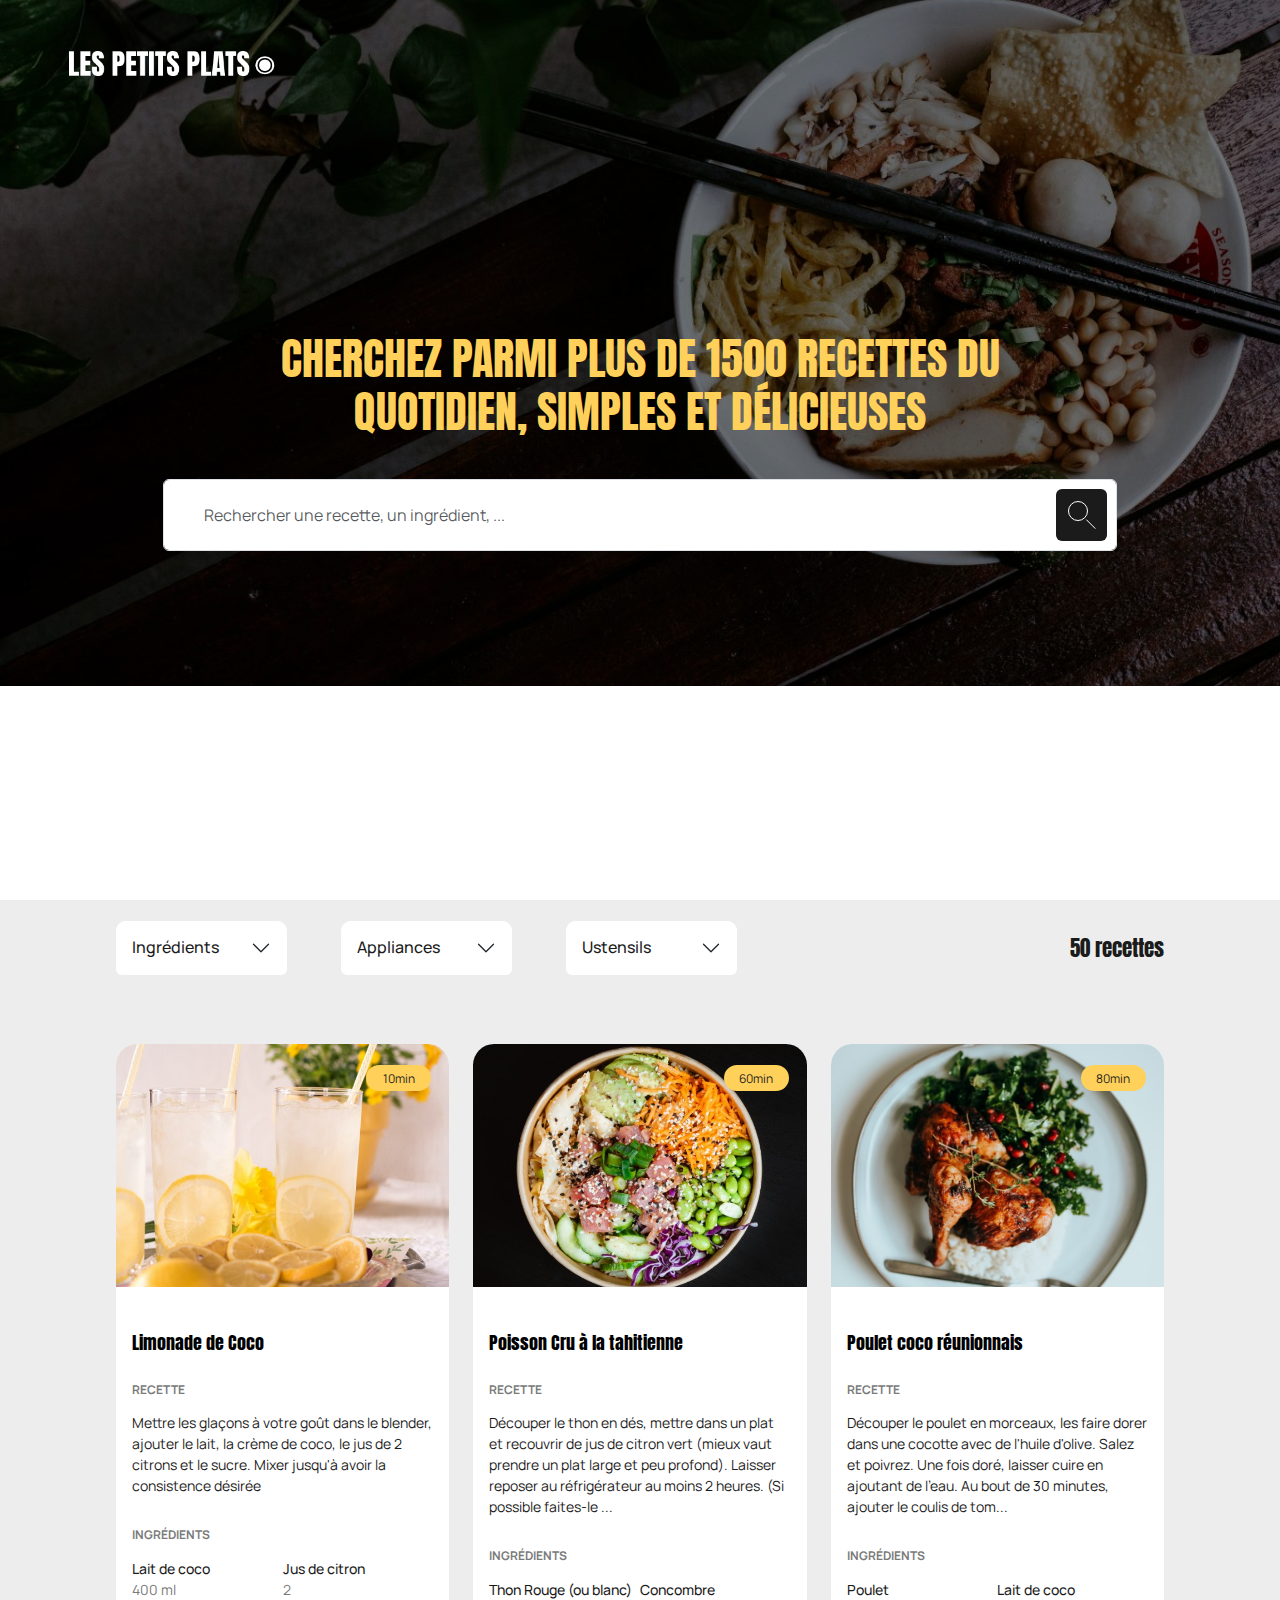
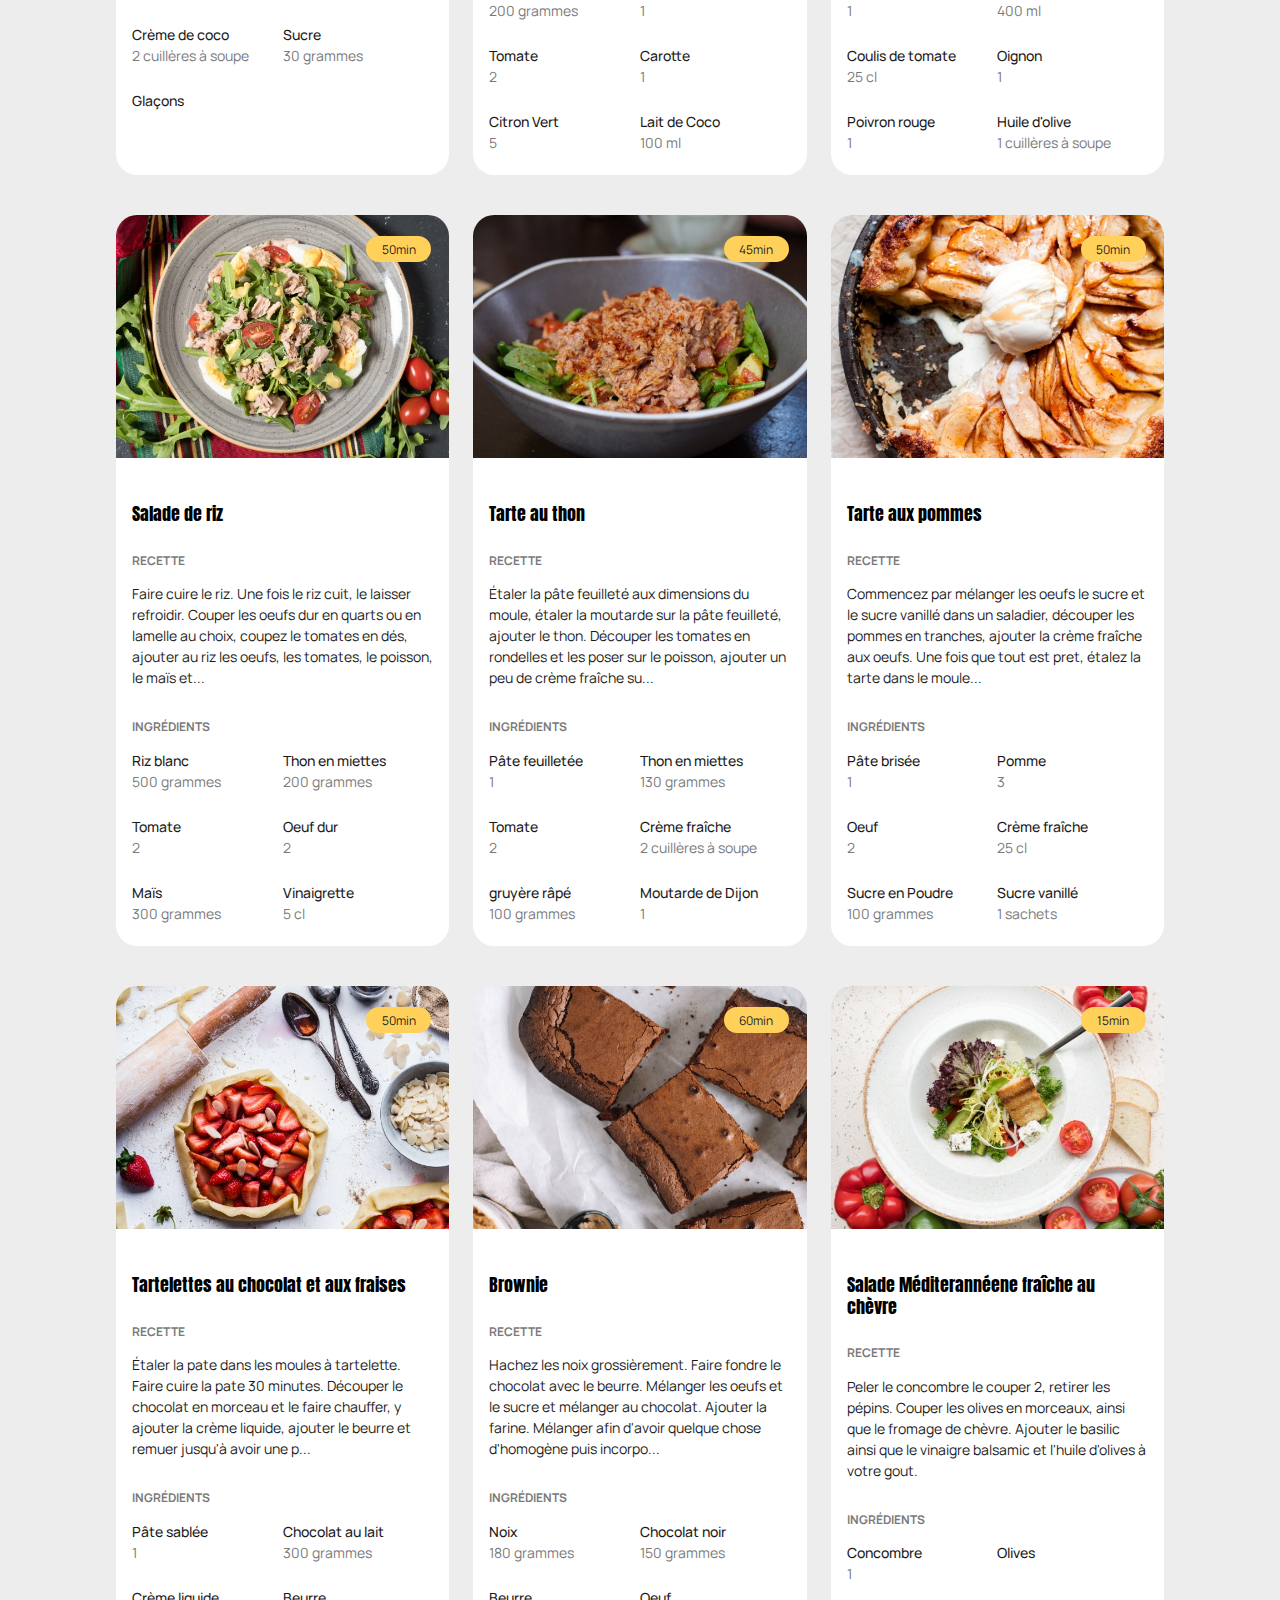
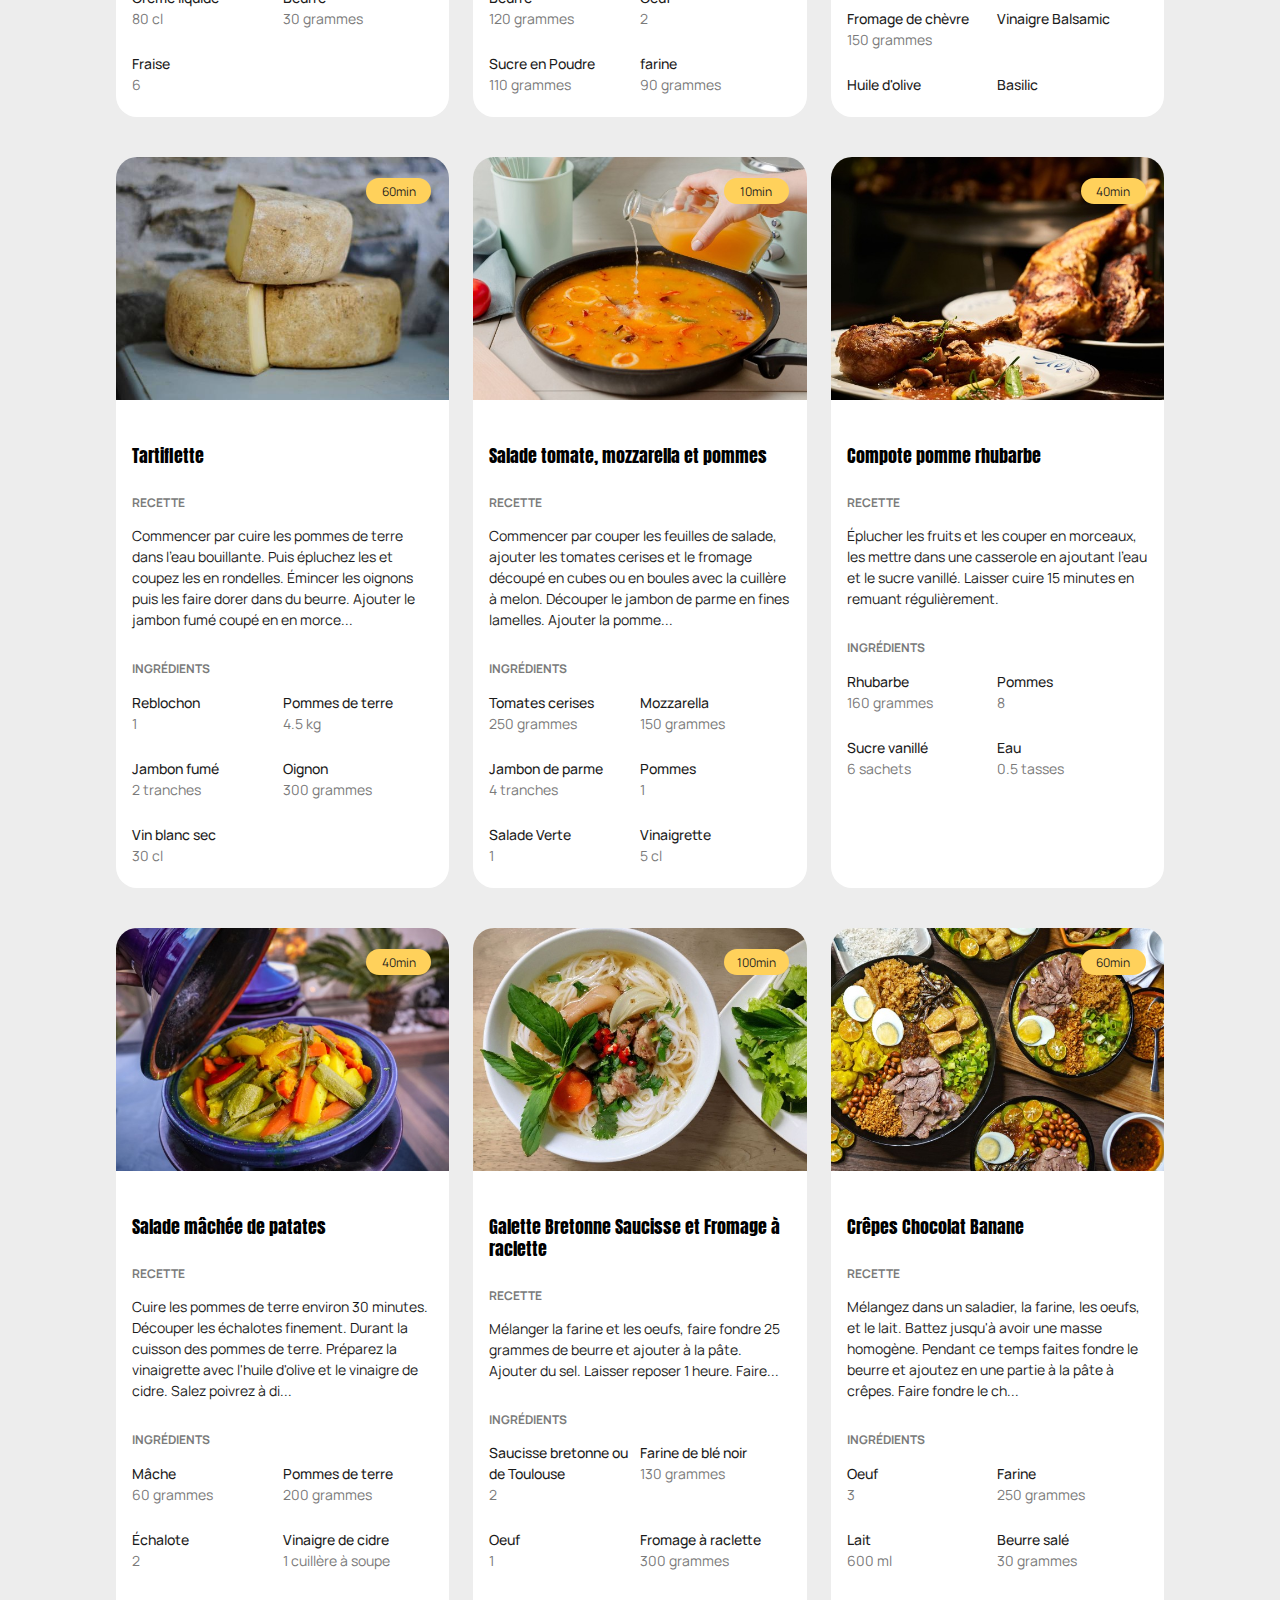
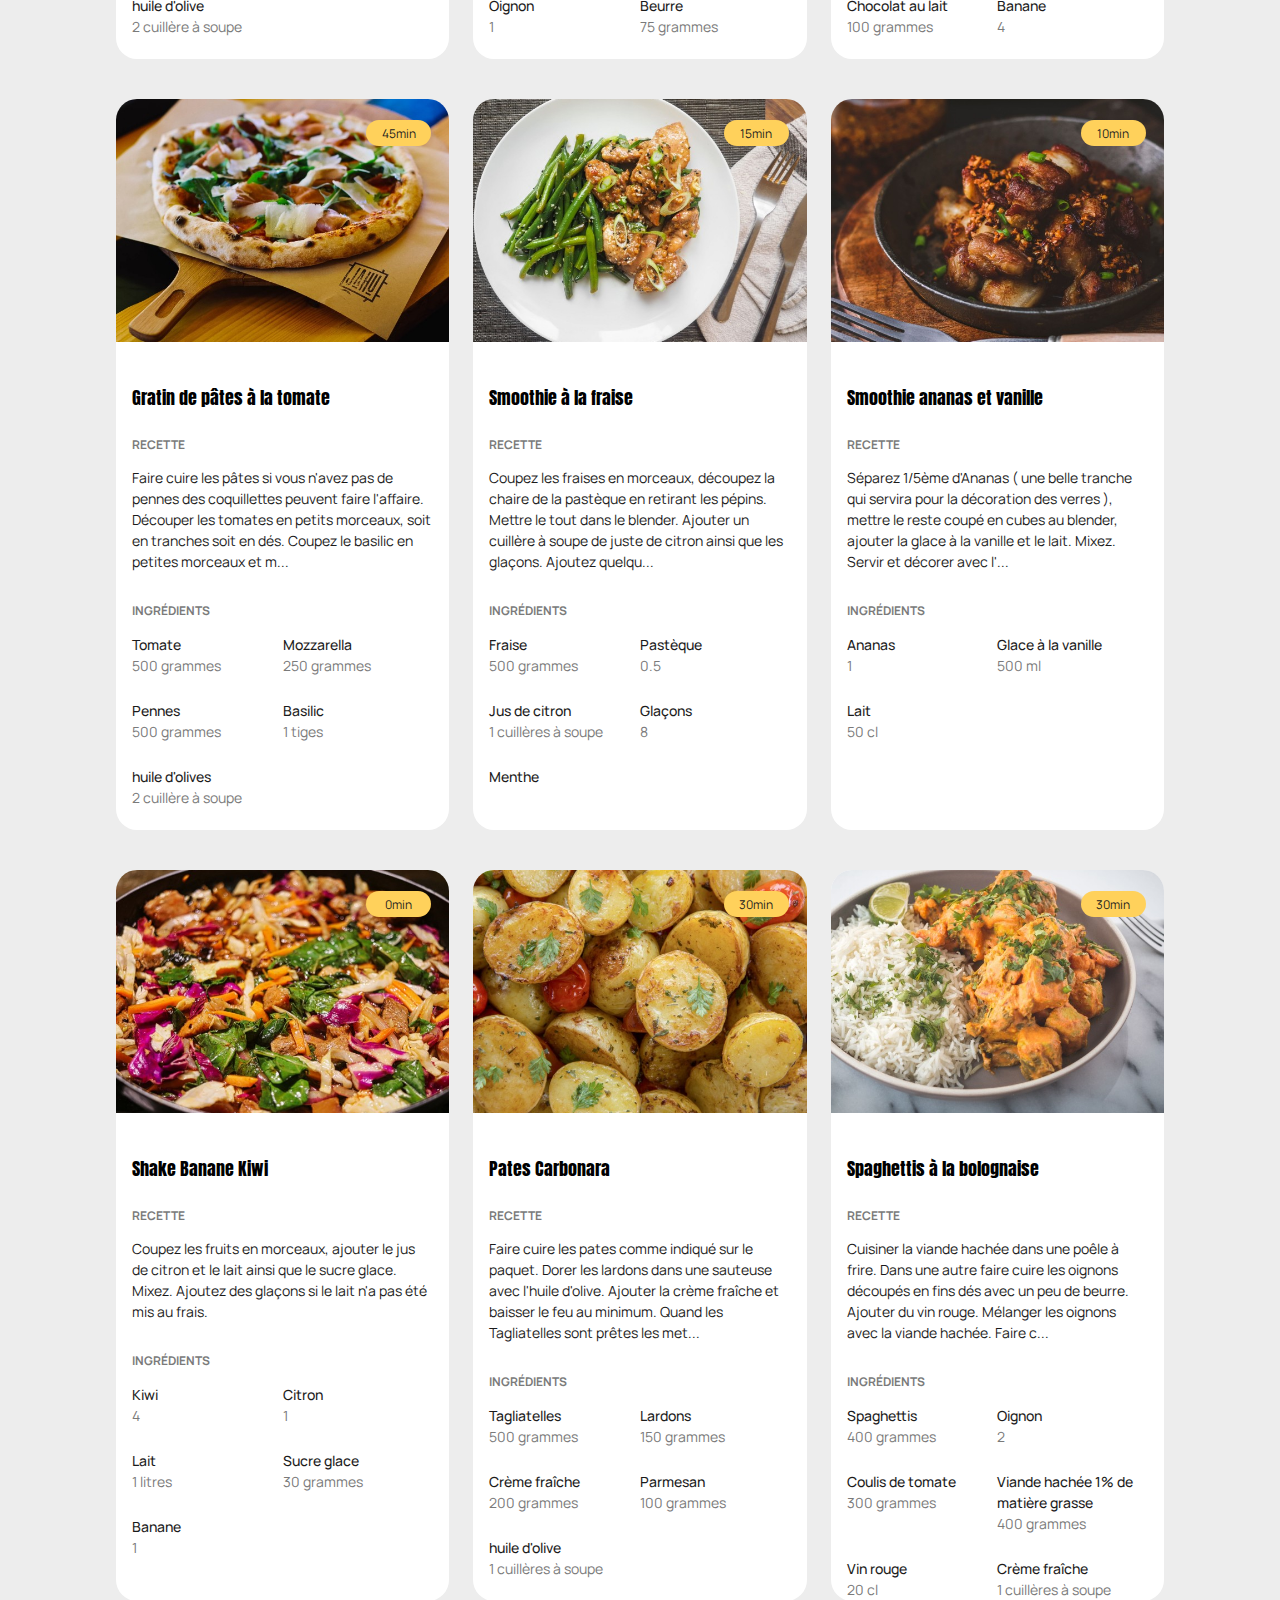
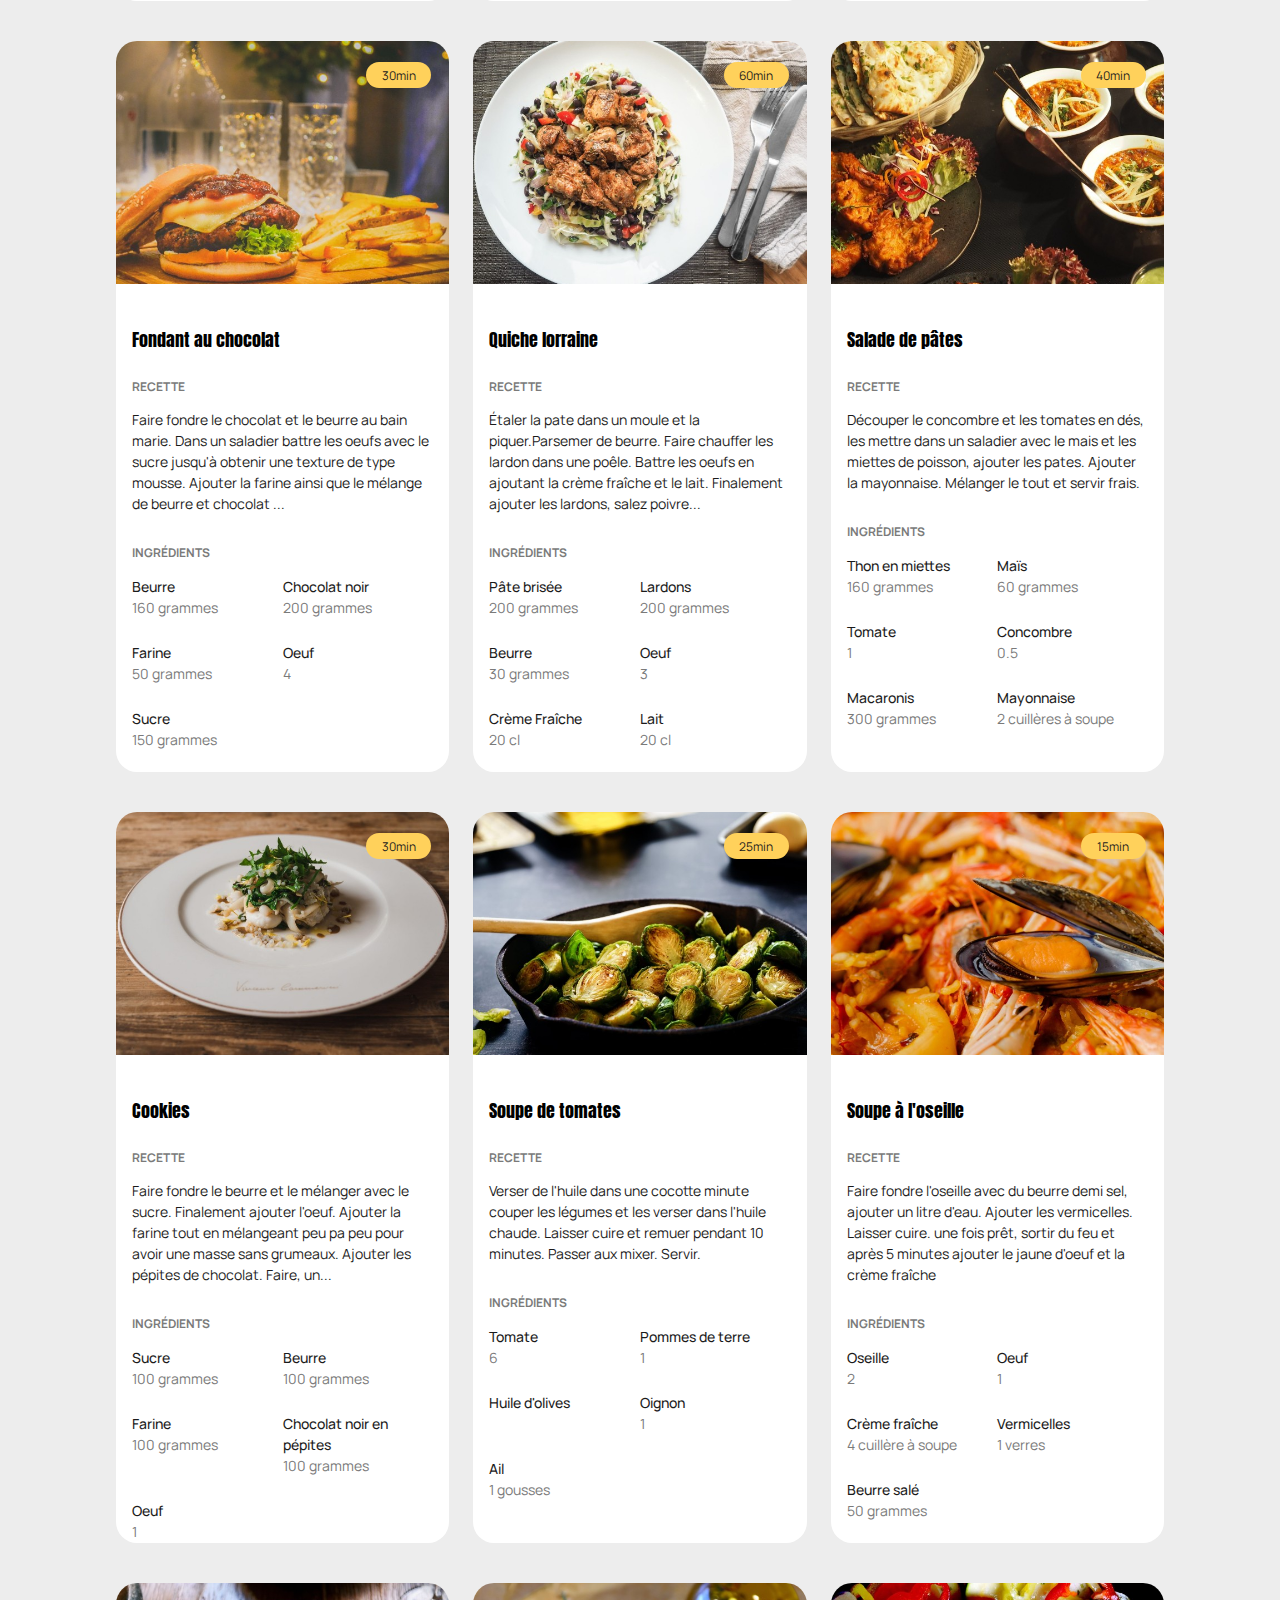
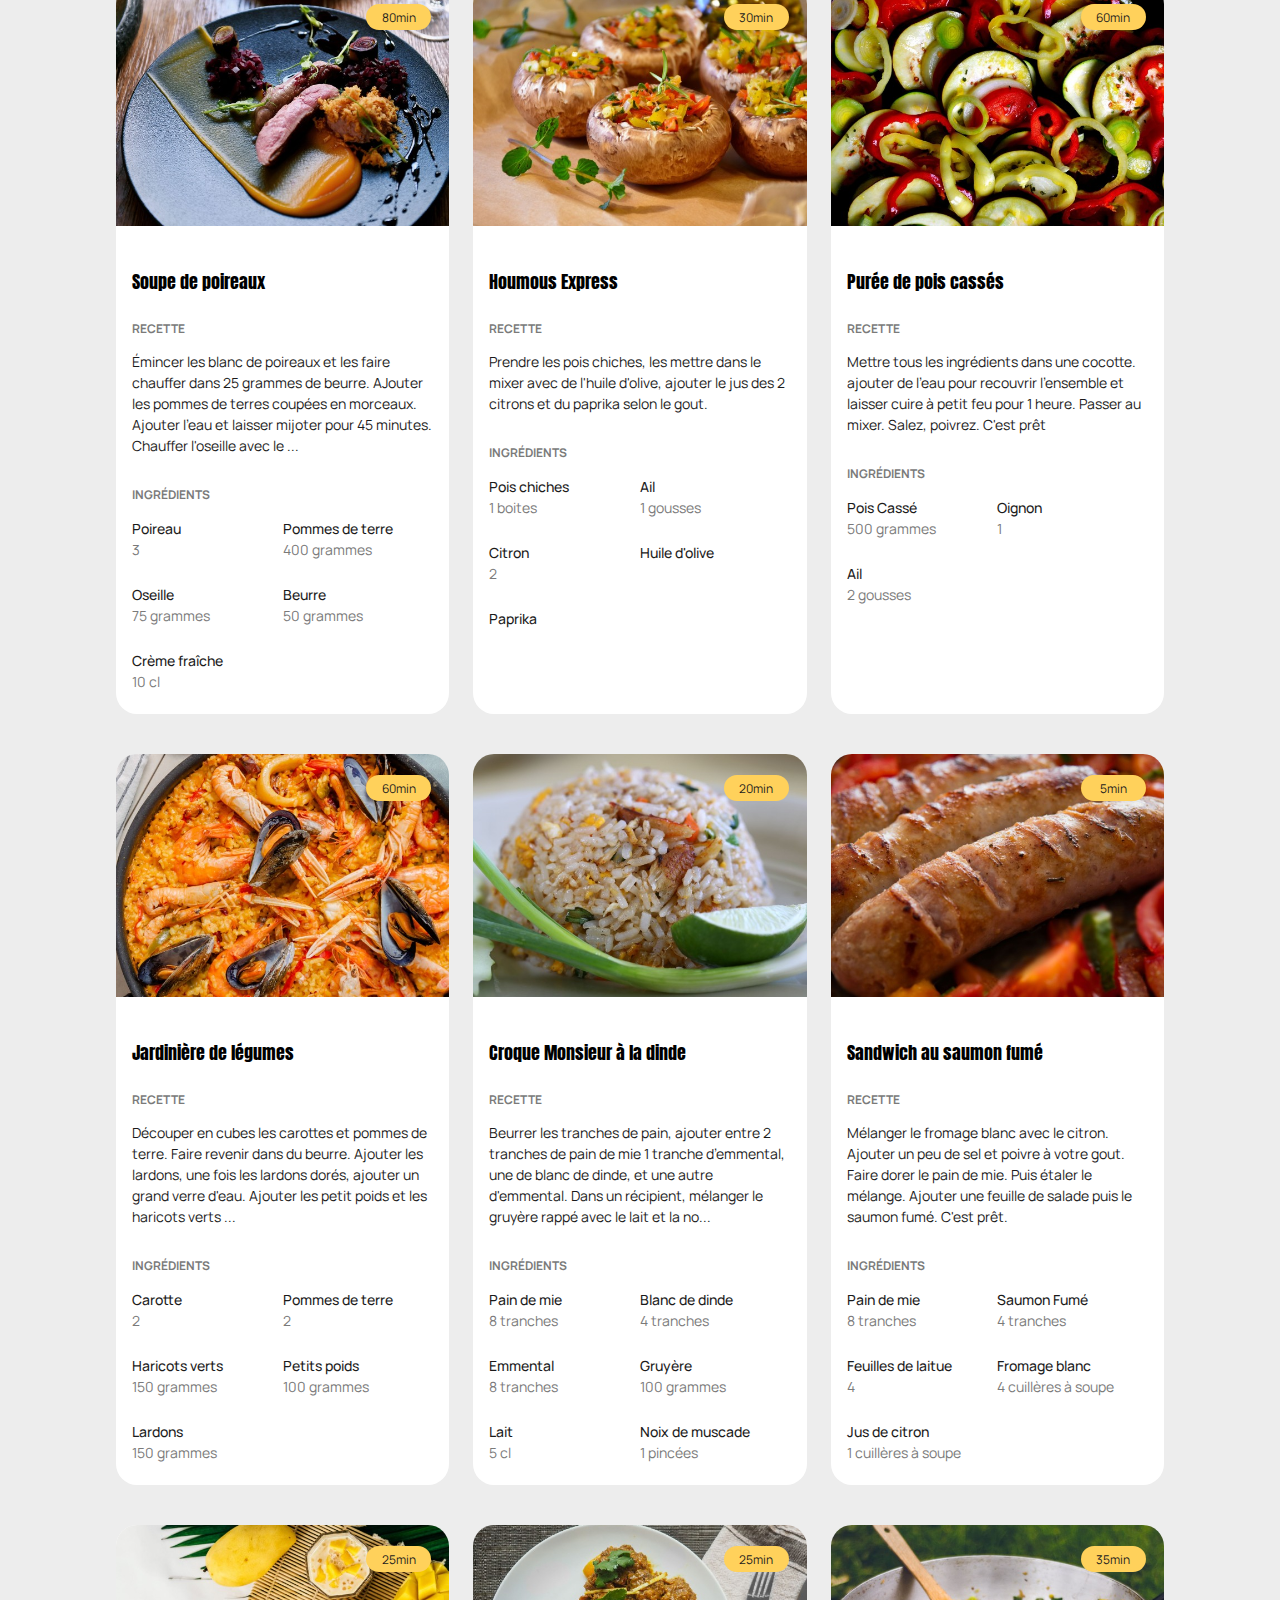
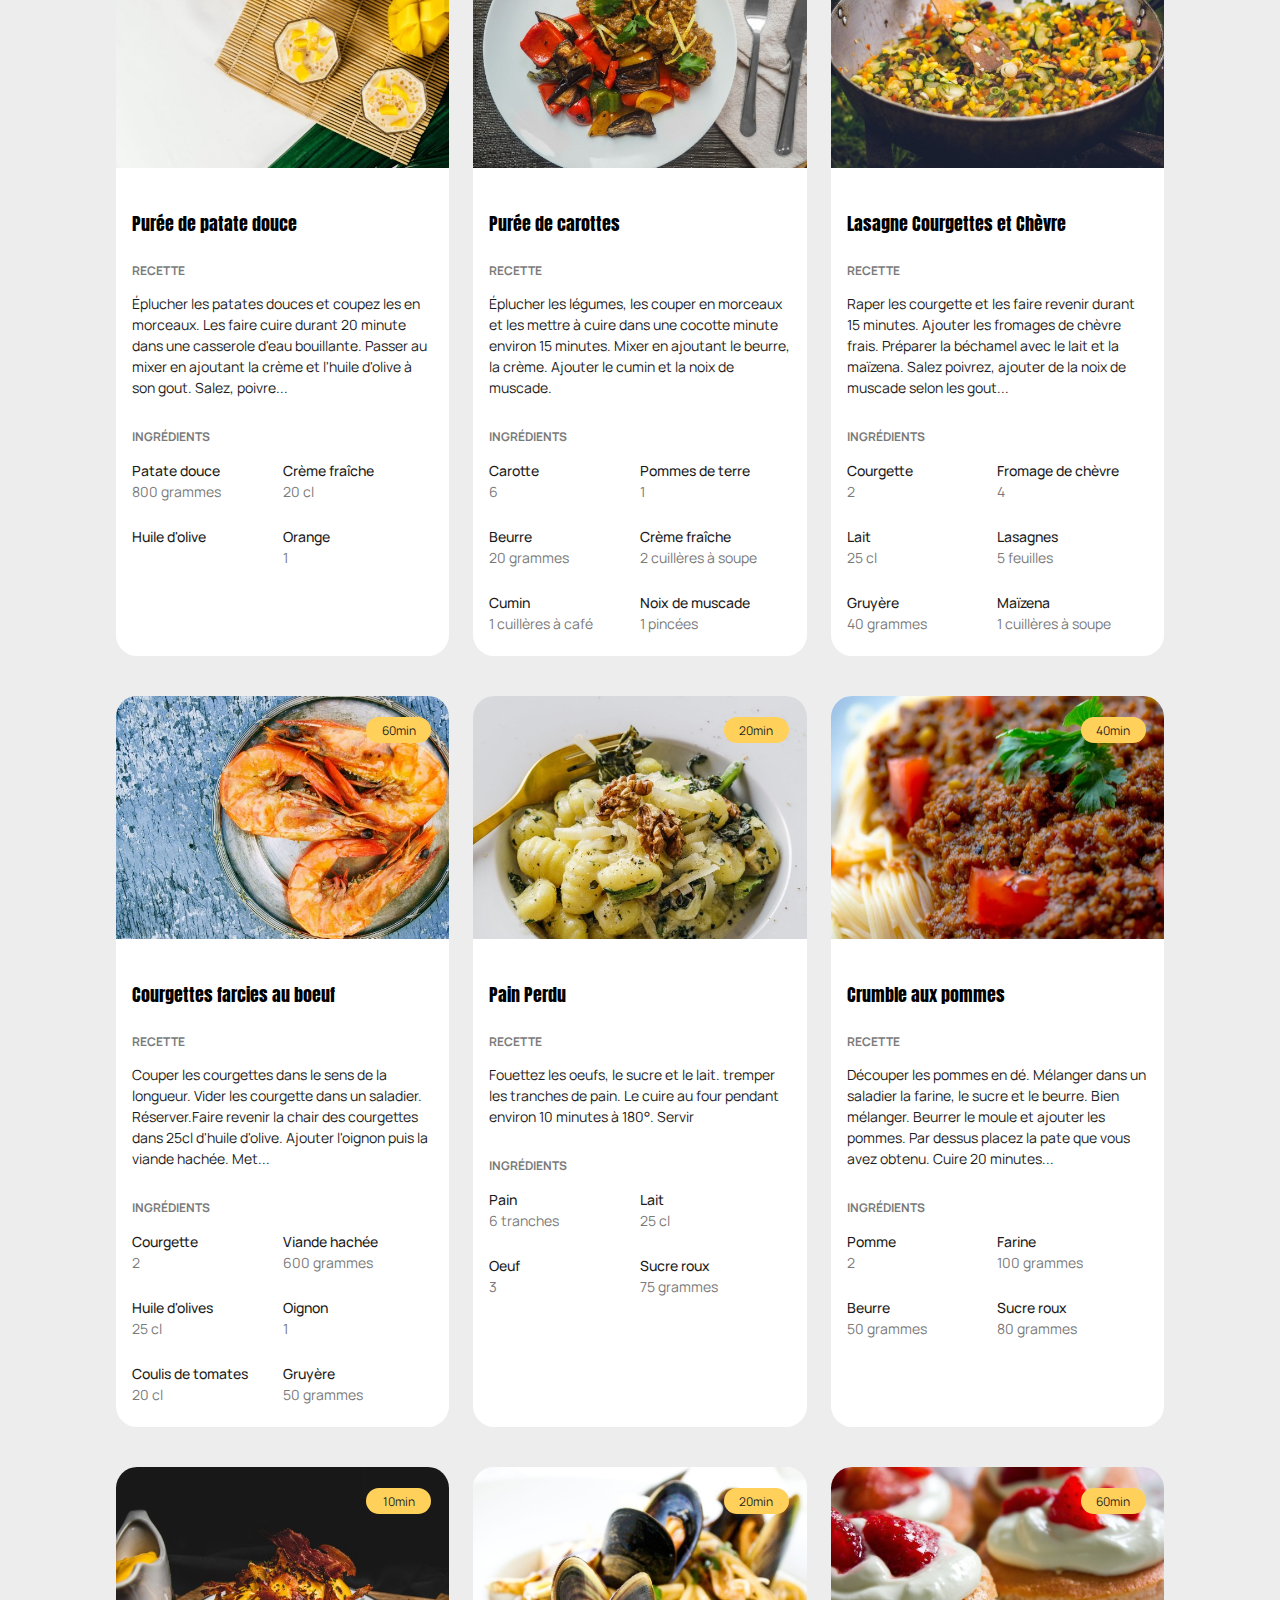
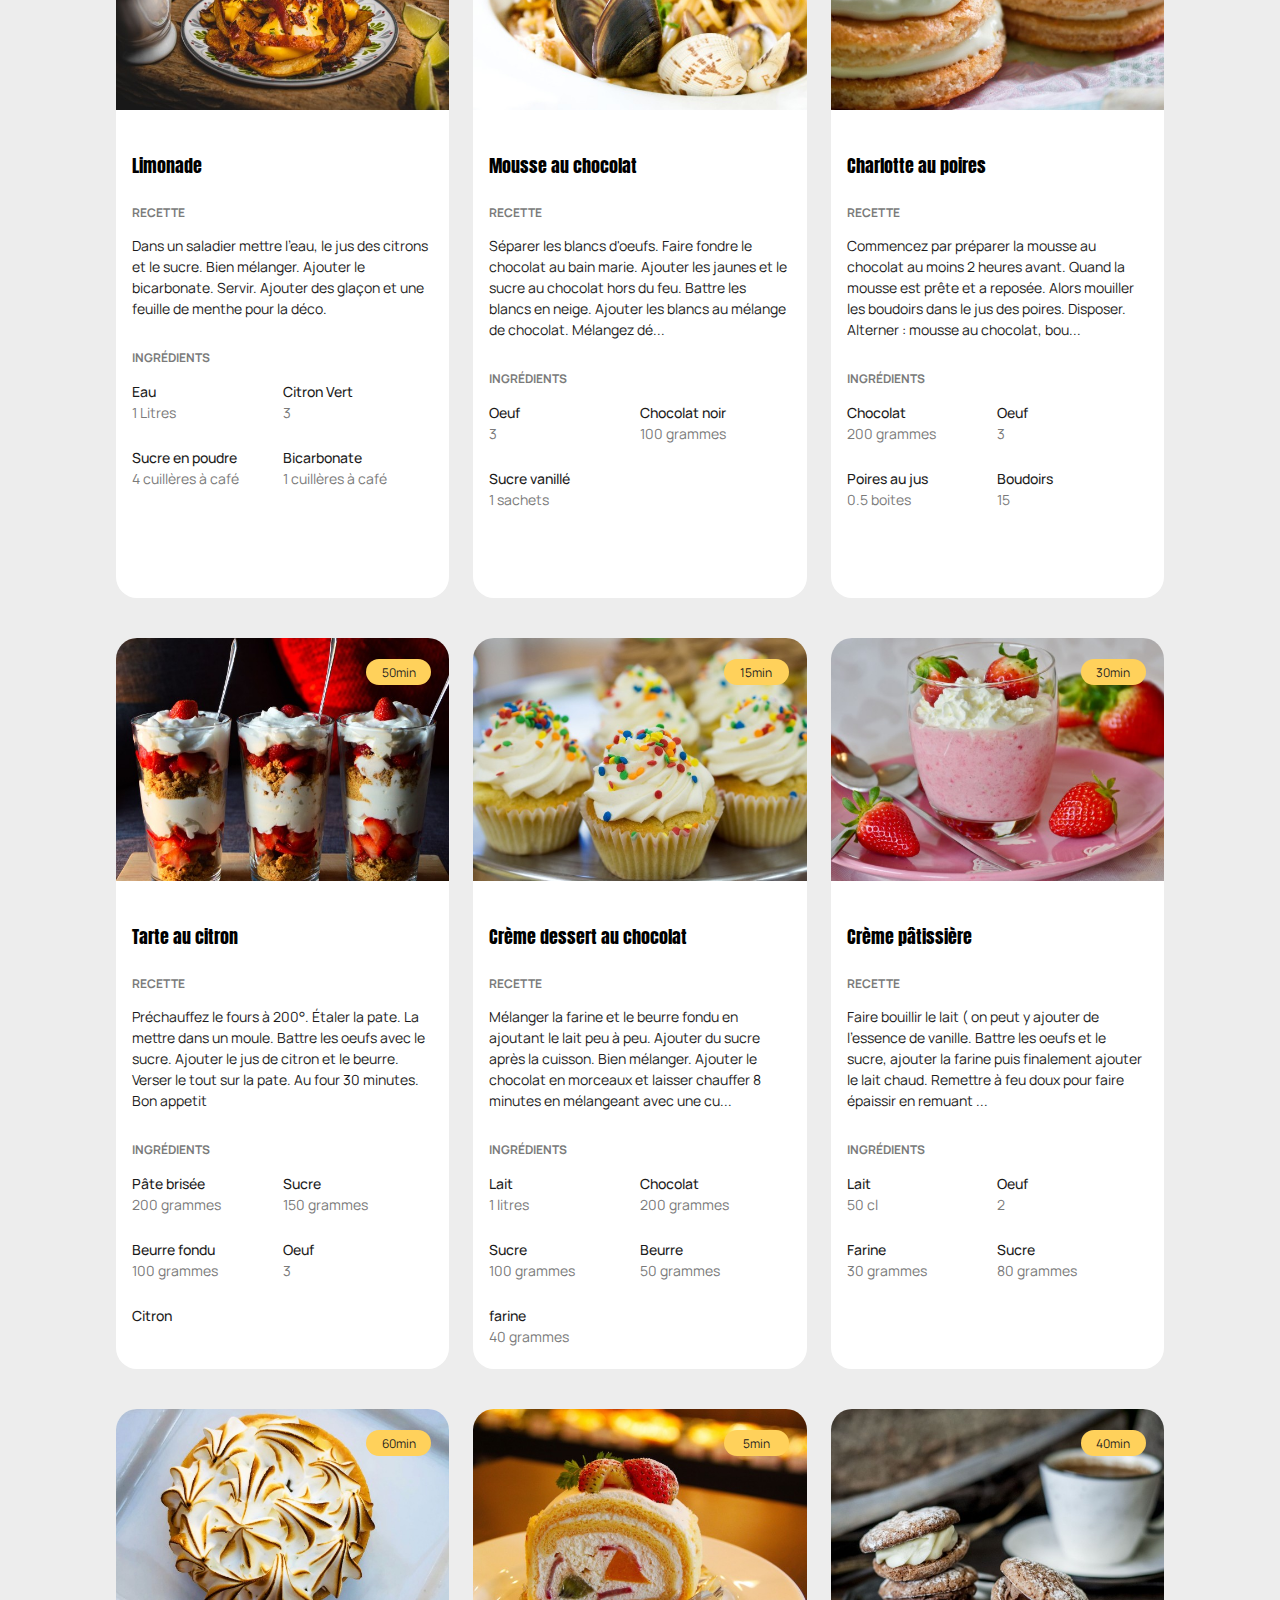
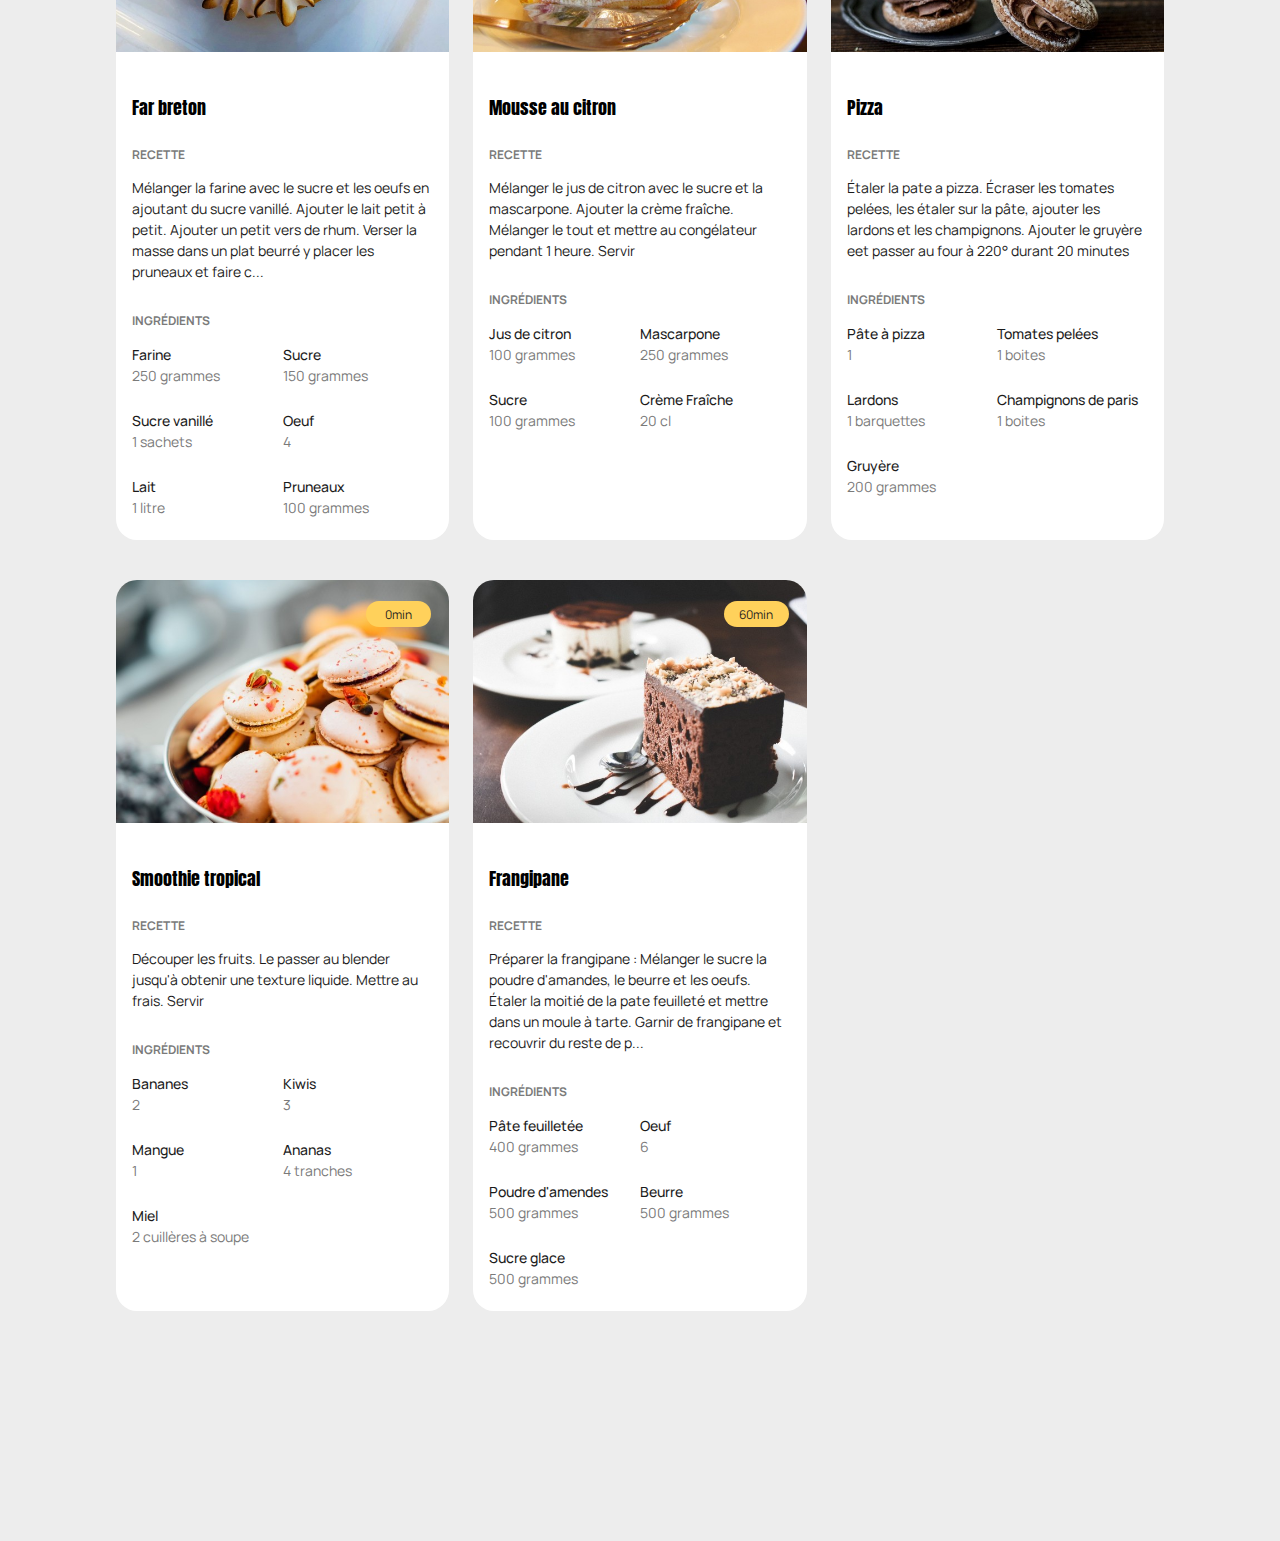
==== commit 7172b37d: "labels-search-selected modified" ====
--- a/index.html
+++ b/index.html
@@ -194,24 +194,8 @@
           </div>
           <span class="nb-recipes text-end"></span>
         </section>
-        <div class="labels-search-selected d-inline-flex align-items-center">
-          <button type="button" class="btn labelsearch-selected">
-            <span class="labelsearch-selected-text"> Crème de coco </span>
-            <i
-              class="fa-solid fa-xmark delete-labelsearch-icon"
-              aria-hidden="true"
-              aria-label="Supprimer l'élément"
-            ></i>
-          </button>
-          <button type="button" class="btn labelsearch-selected">
-            <span class="labelsearch-selected-text"> Ail </span>
-            <i
-              class="fa-solid fa-xmark delete-labelsearch-icon"
-              aria-hidden="true"
-              aria-label="Supprimer l'élément"
-            ></i>
-          </button>
-        </div>
+        <section class="labels-search-selected d-inline-flex align-items-center">
+        </section>
         <!-- CARDS  -->
         <section class="cards">
           <div class="row row-cols-1 row-cols-md-3 g-4"></div>
--- a/style.css
+++ b/style.css
@@ -14,6 +14,9 @@
   margin: 0;
 }
 
+.col {
+  margin: 0;
+}
 /* HEADER */
 
 header {
@@ -110,7 +113,6 @@
 .filters-zone {
   padding-top: 21px;
   margin-right: 104px;
-  margin-bottom: 10px;
   margin-left: 104px;
 }
 
@@ -288,7 +290,7 @@
   font-size: 13px;
   right: 10px;
   top: 10px;
-  cursor: pointer;
+  cursor: pointer !important;
   display: none;
 }
 
@@ -309,7 +311,7 @@
 }
 
 .labels-search-selected {
-  margin: 0 104px;
+  margin: 20px 104px 50px 104px;
   display: none;
 }
 
@@ -323,6 +325,10 @@
   color: #000000;
   margin-right: 20px;
   position: relative;
+}
+
+button:active {
+  background: unset;
 }
 
 .labelsearch-selected:hover {
@@ -331,6 +337,20 @@
   font-weight: 500;
 }
 
+.labelsearch-selected .list-group-item {
+  padding: 0 48px 0 0;
+  background: unset;
+}
+
+.labelsearch-selected .list-group-item {
+}
+
+.labelsearch-selected:hover .list-group-item {
+  color: #ffd15b;
+  font-weight: 700;
+  cursor:text;
+}
+
 .labelsearch-selected:hover .delete-labelsearch-icon {
   color: #ffd15b;
 }
@@ -349,7 +369,7 @@
 /* CARDS */
 
 .cards {
-  padding-top: 21px;
+  margin-top: -30px;
   margin-right: 104px;
   margin-bottom: 200px;
   margin-left: 104px;
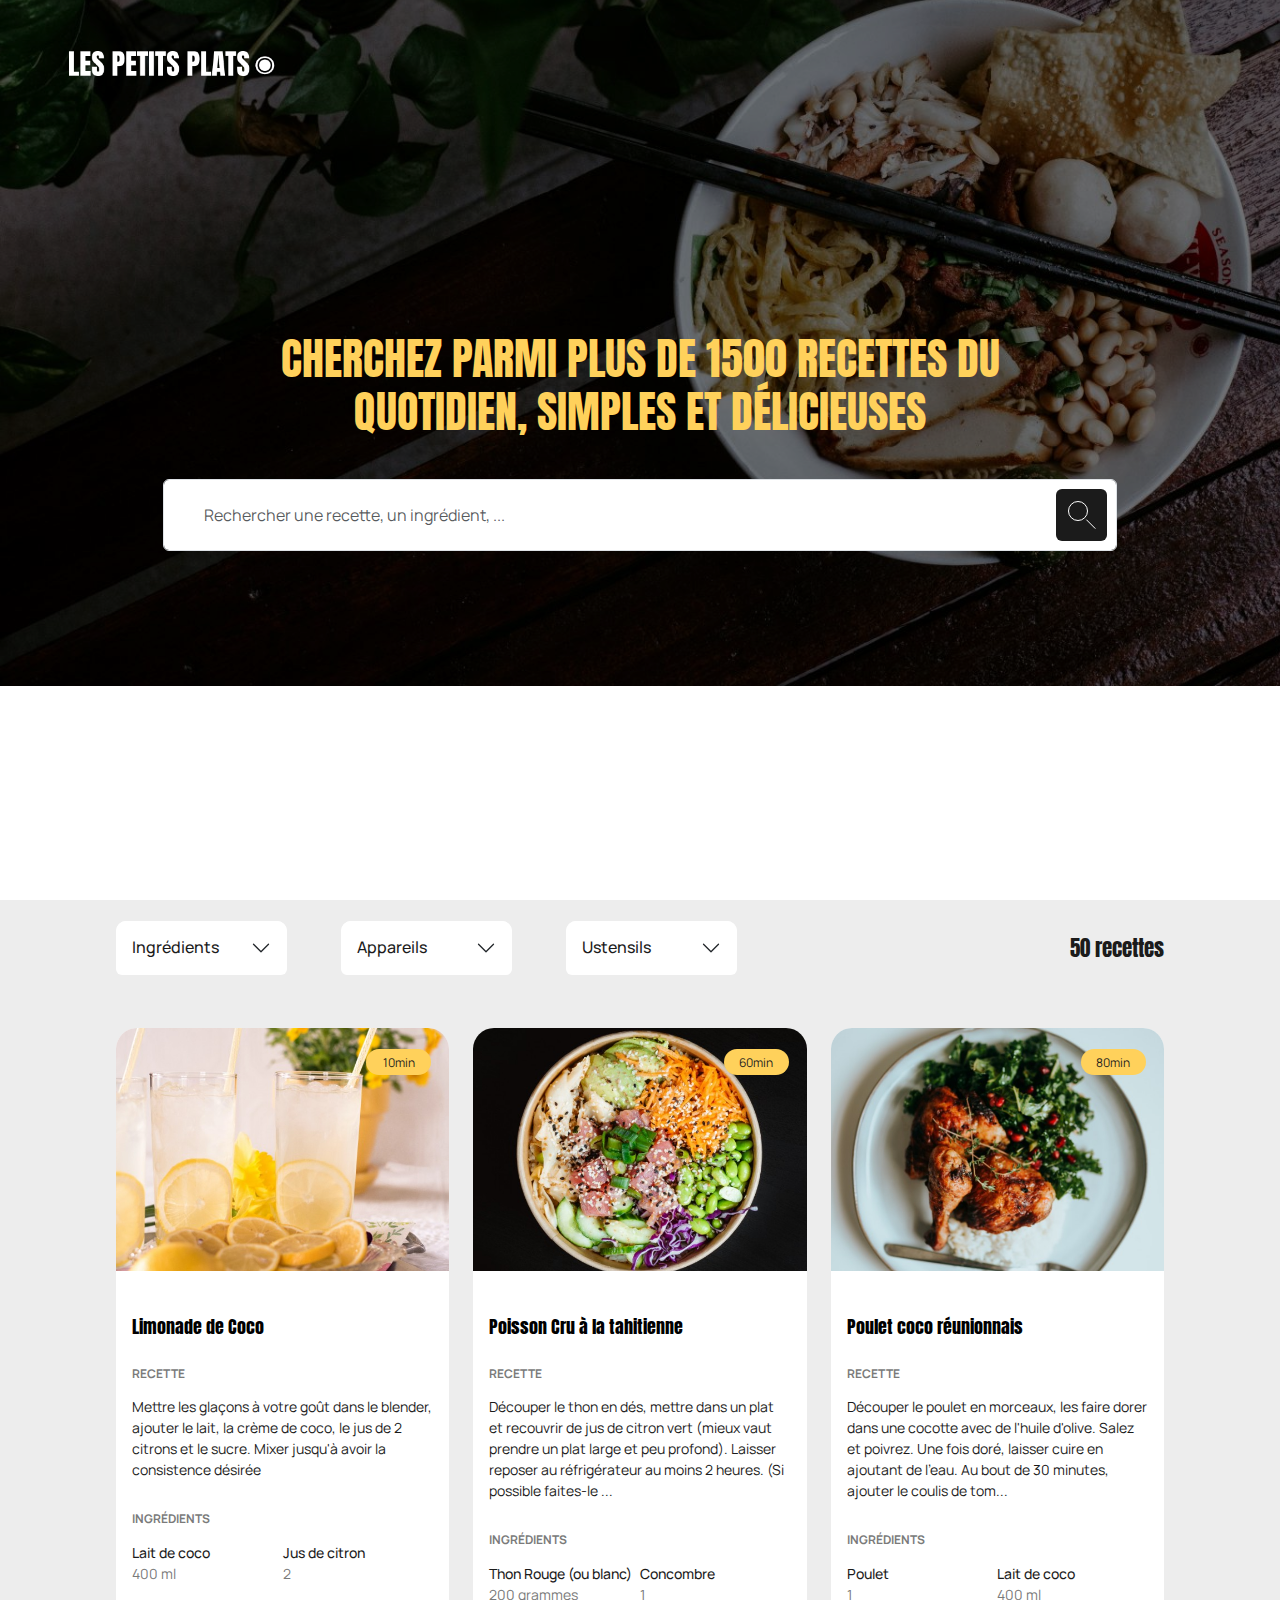
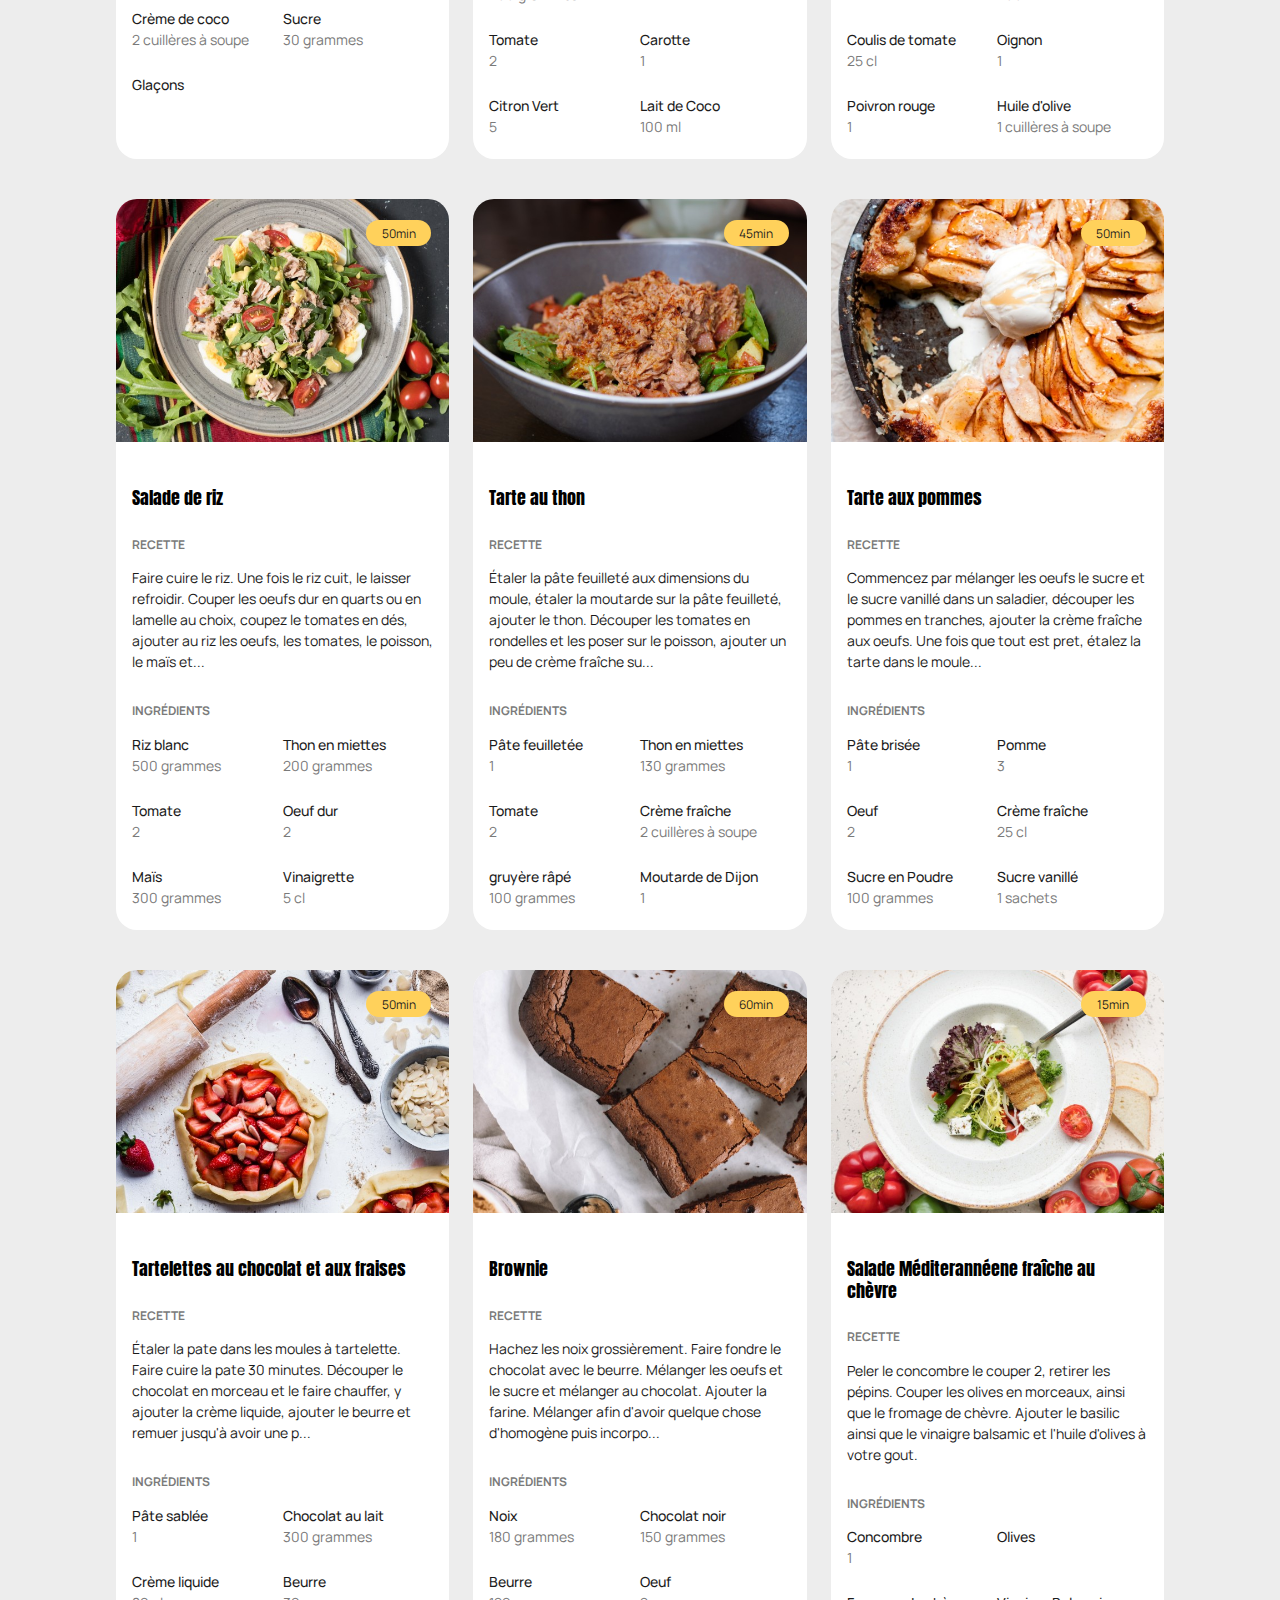
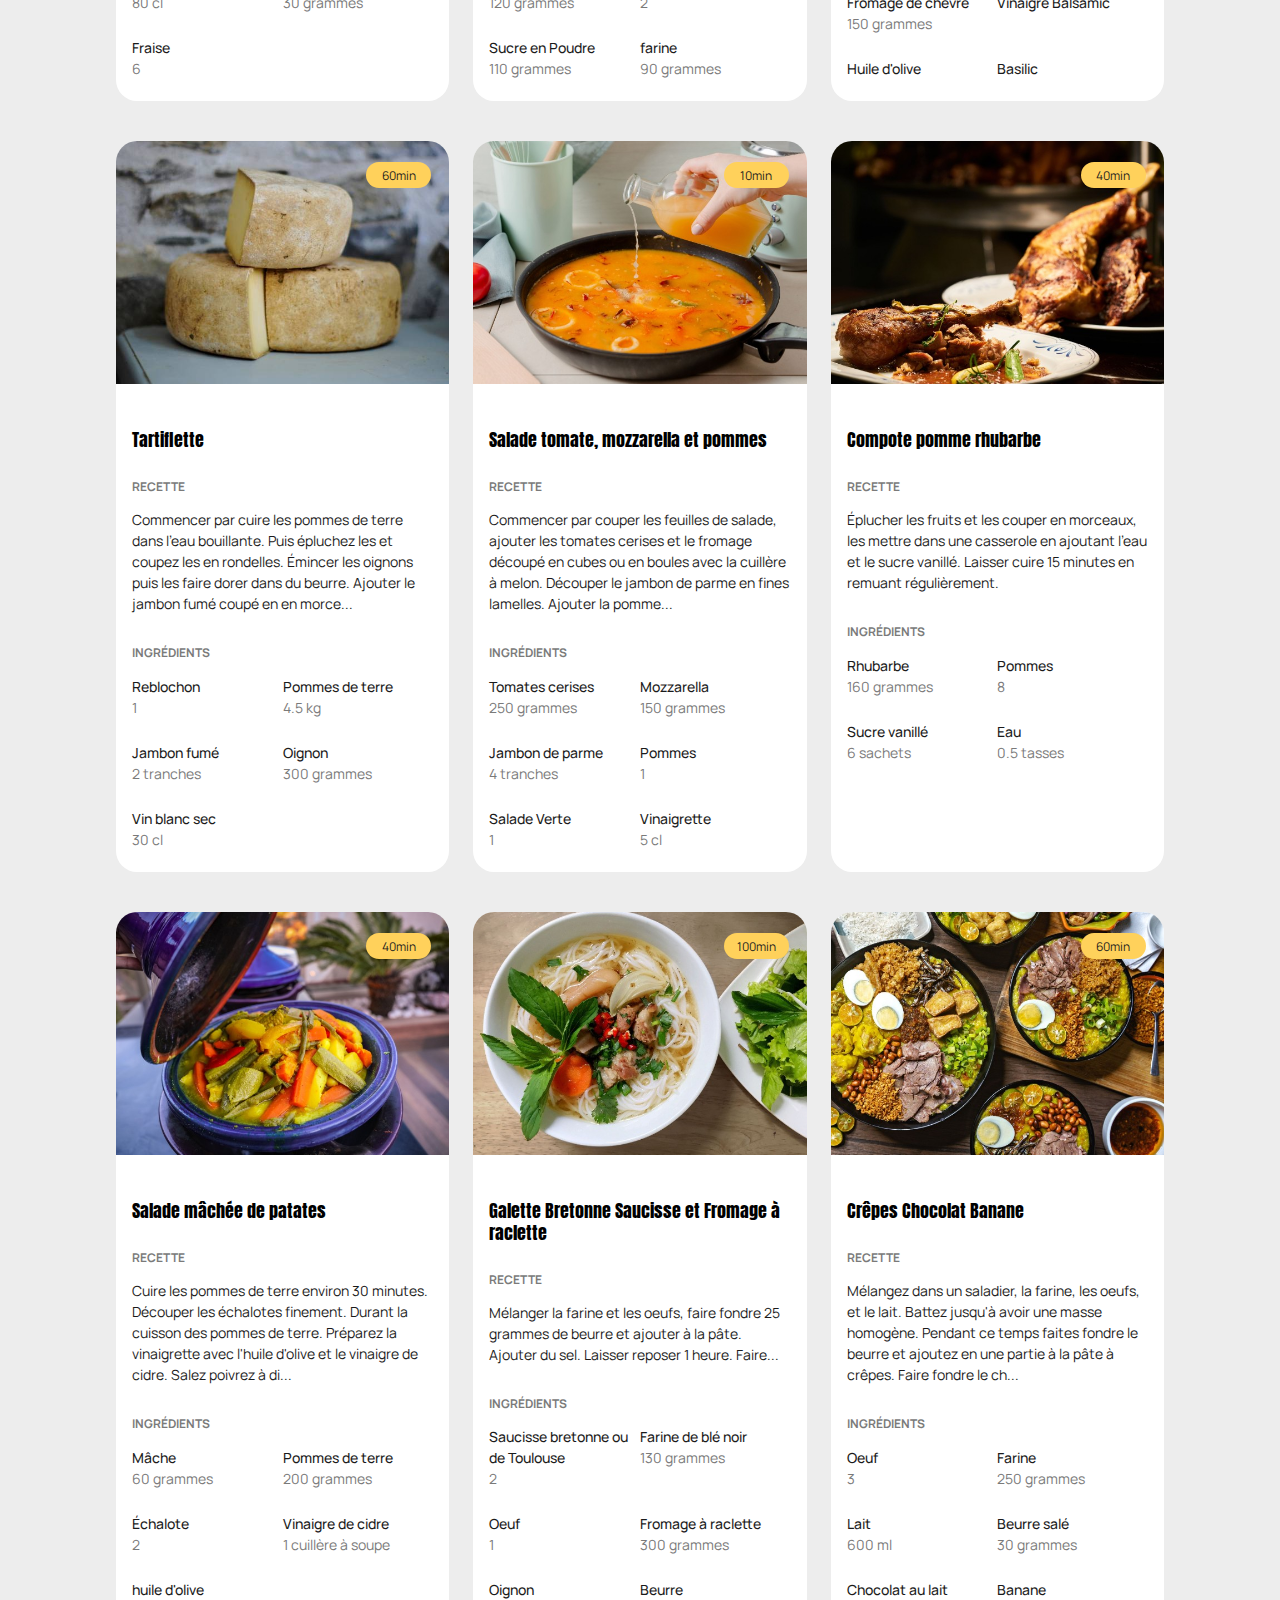
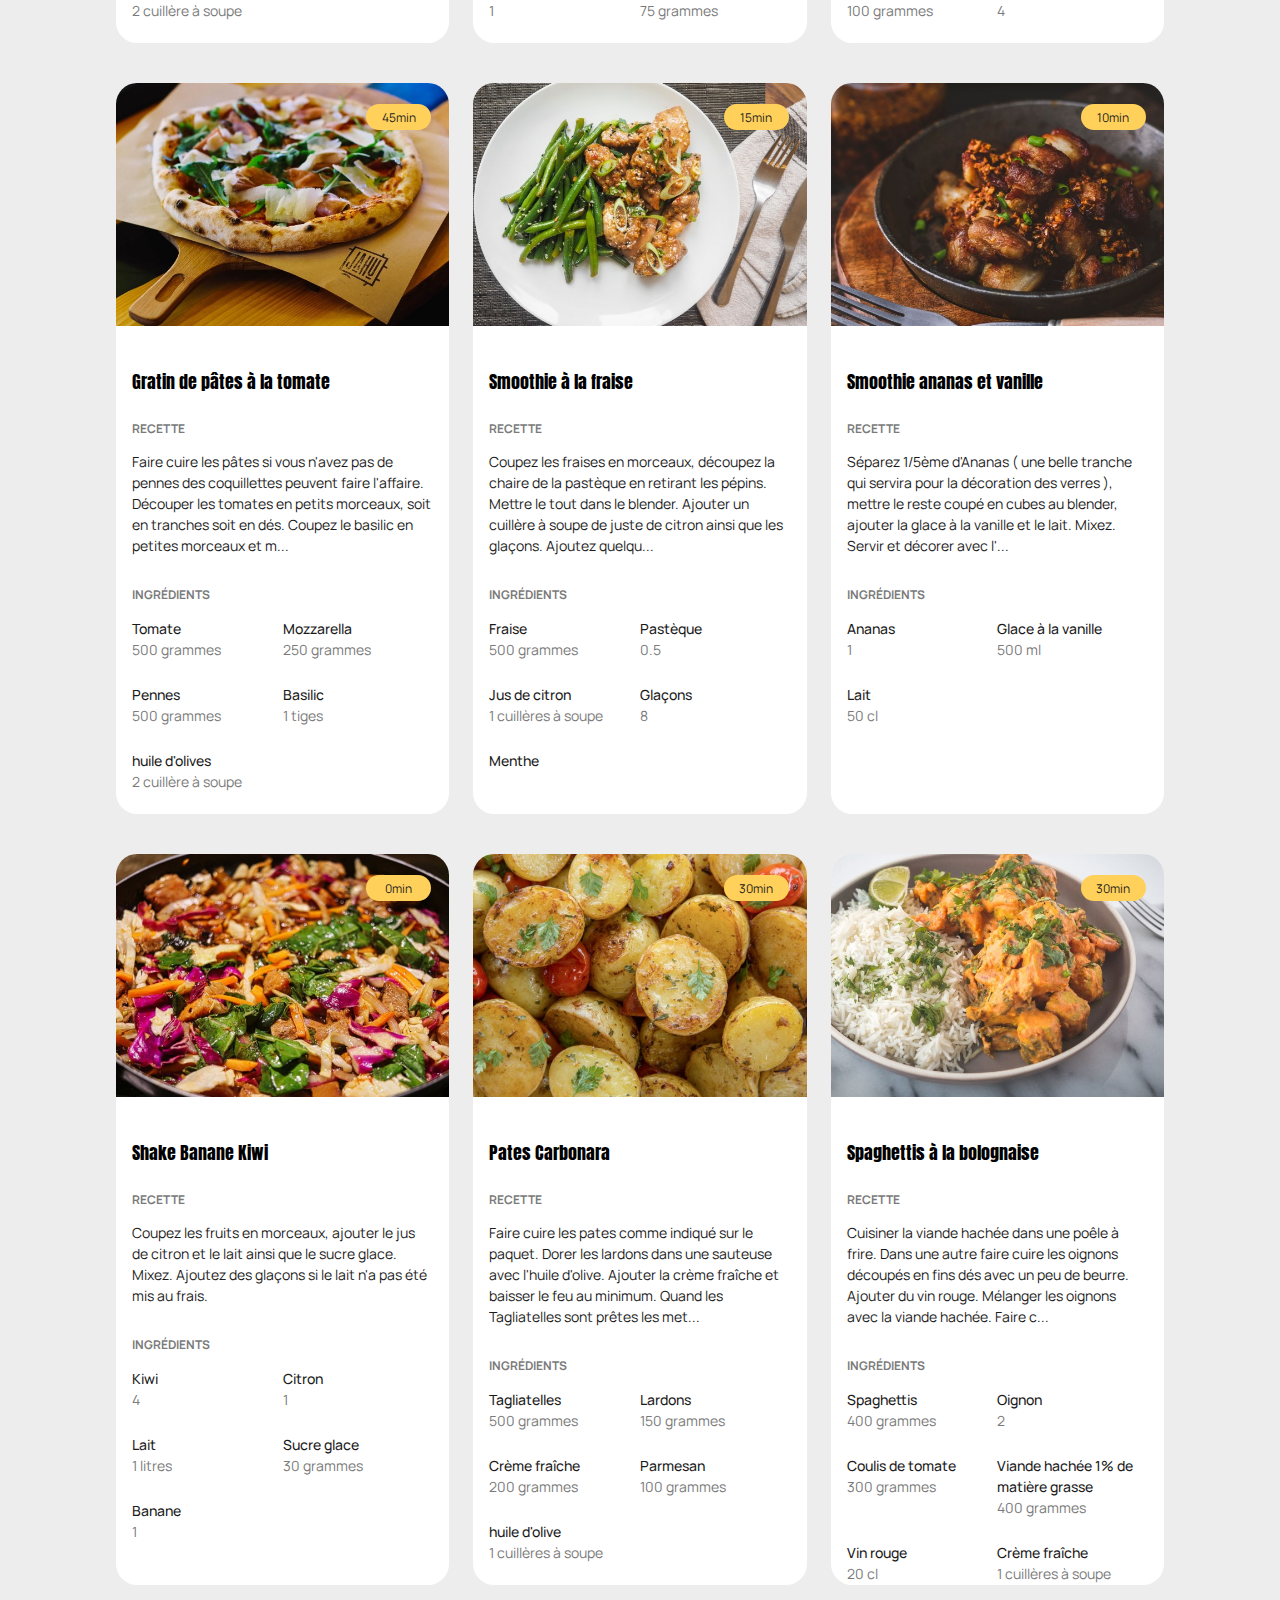
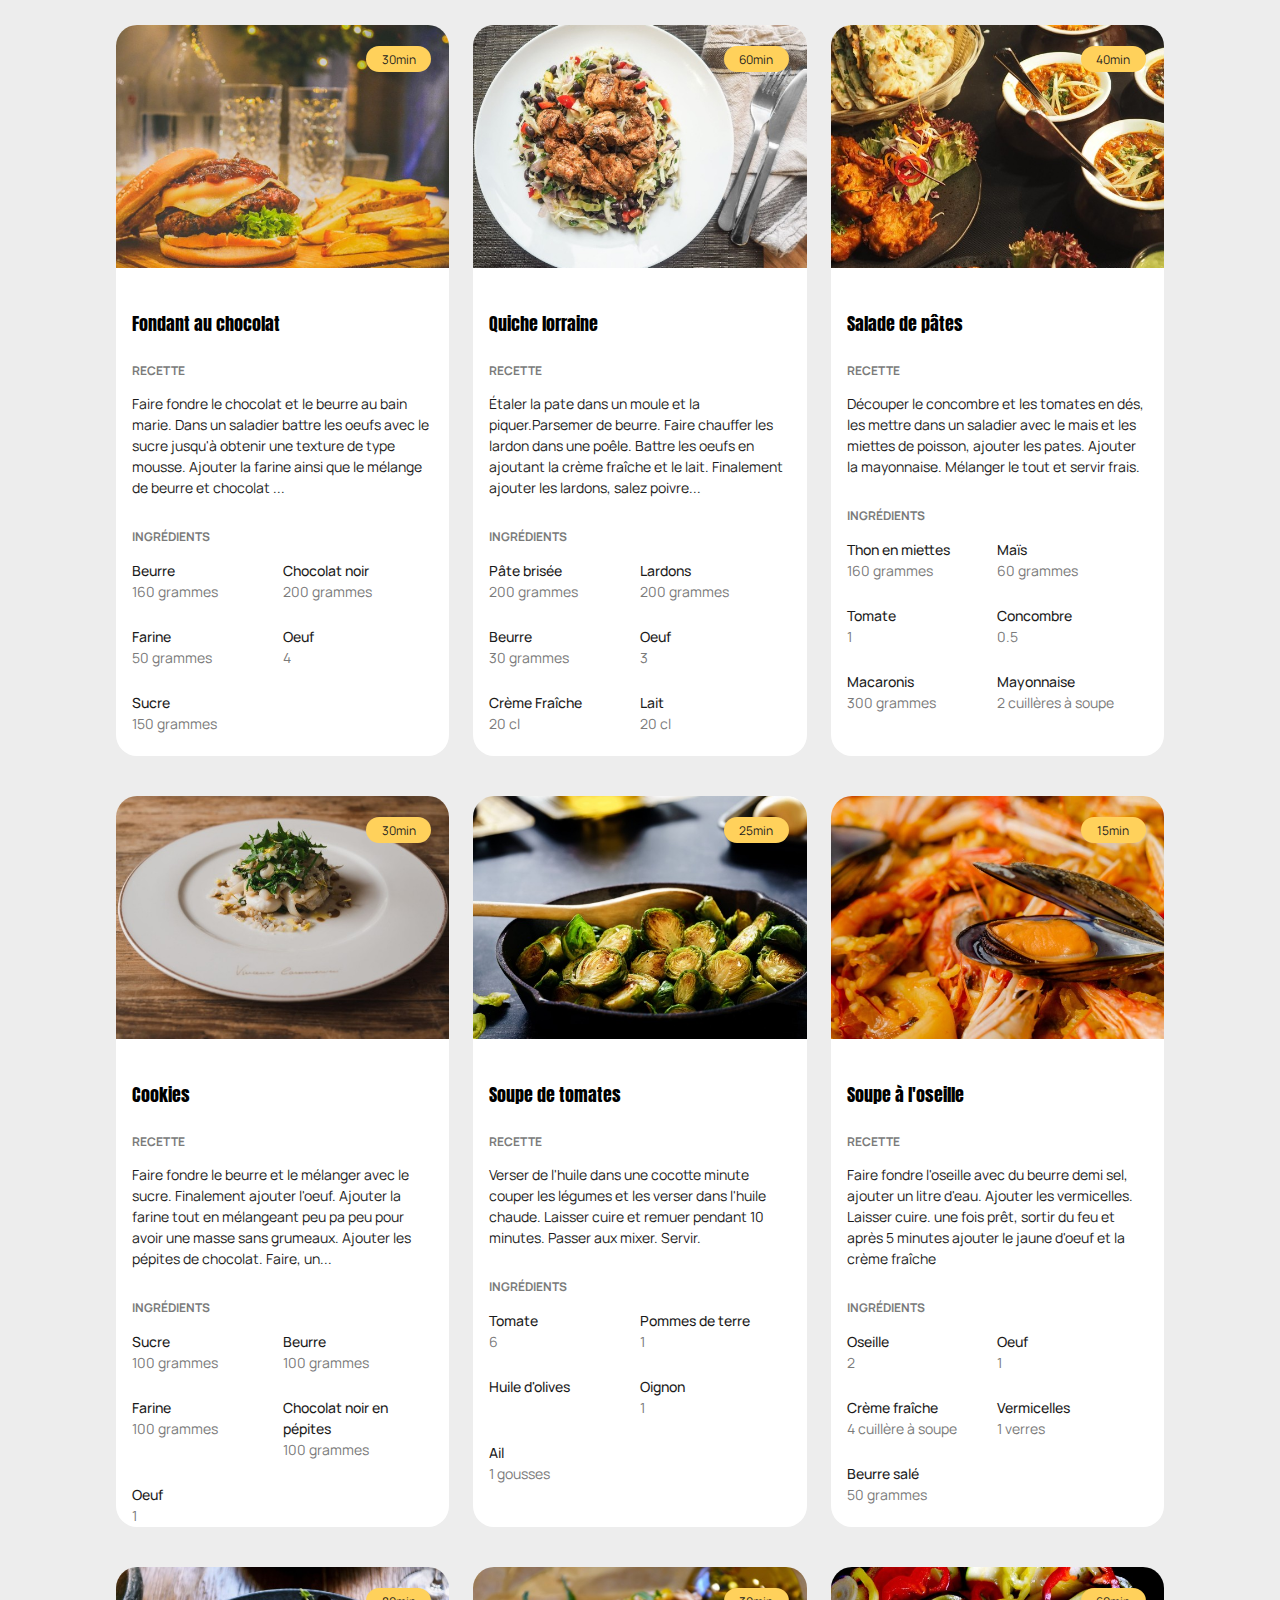
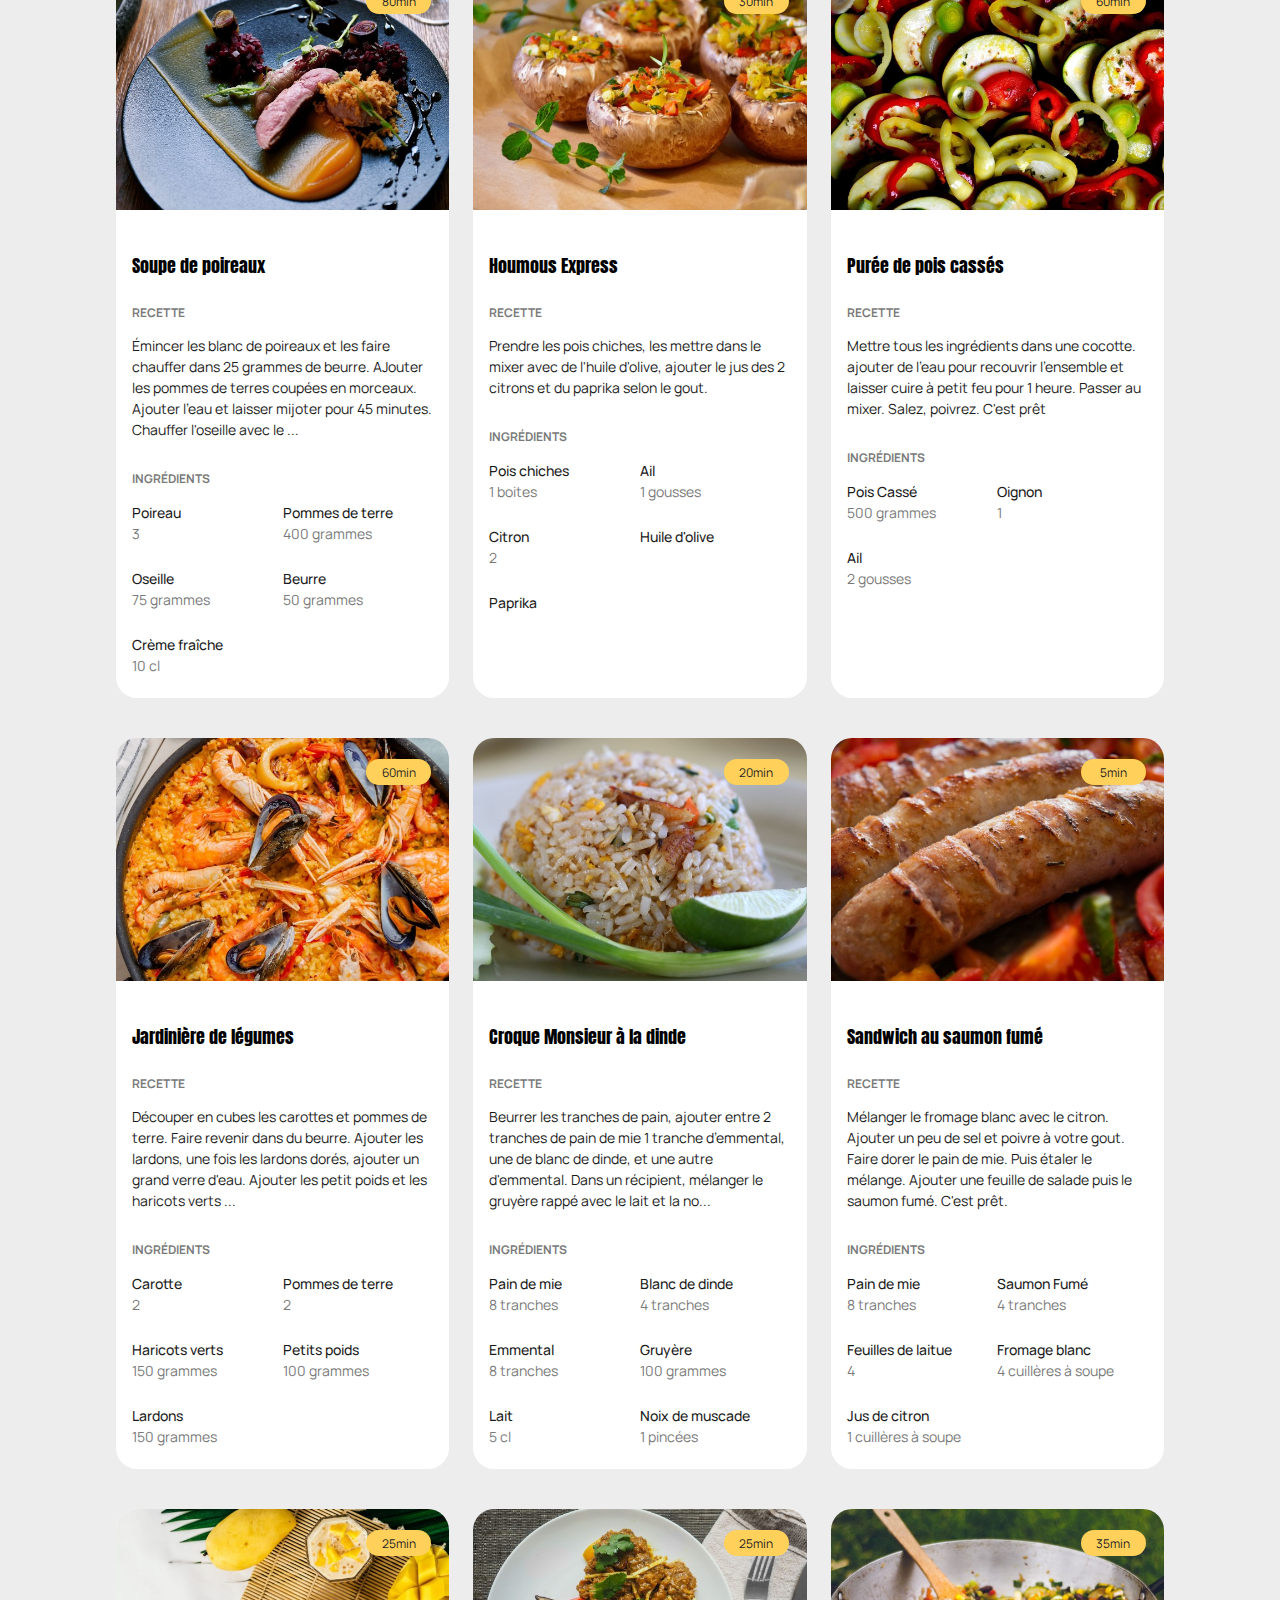
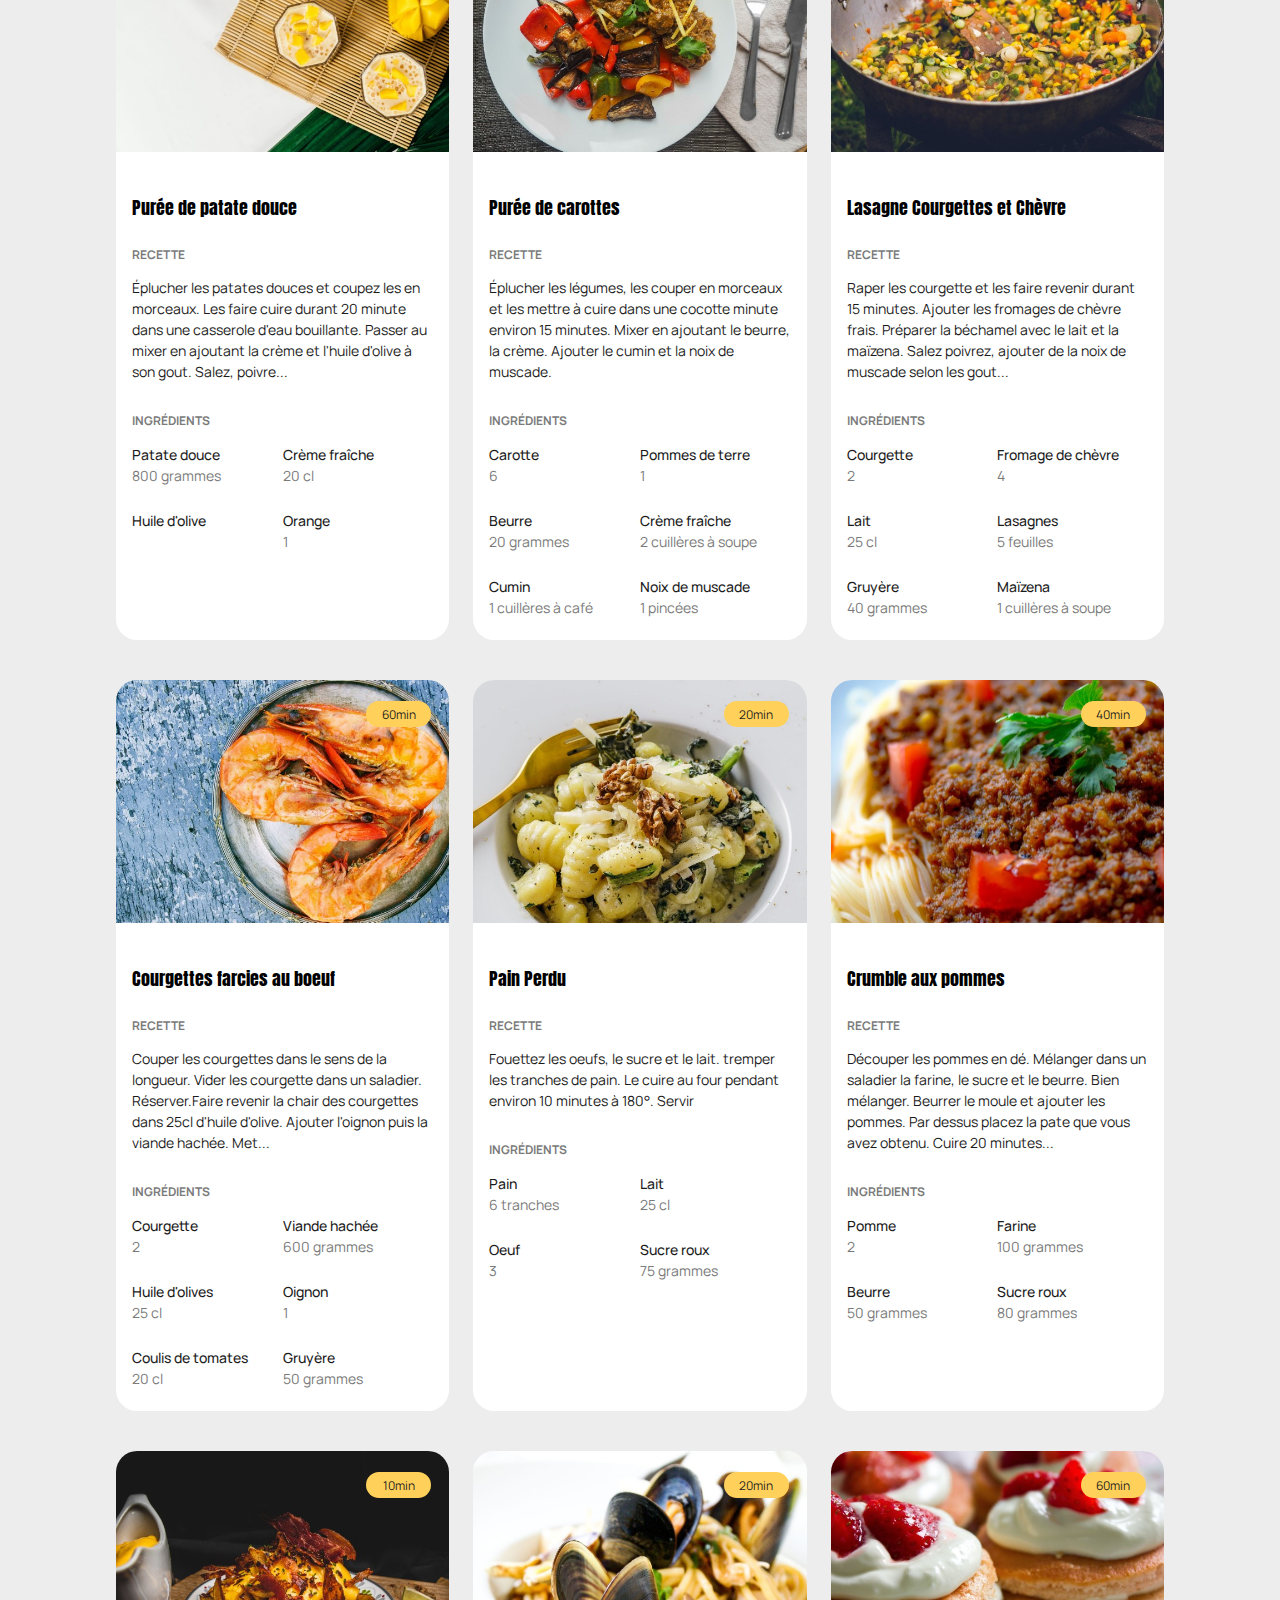
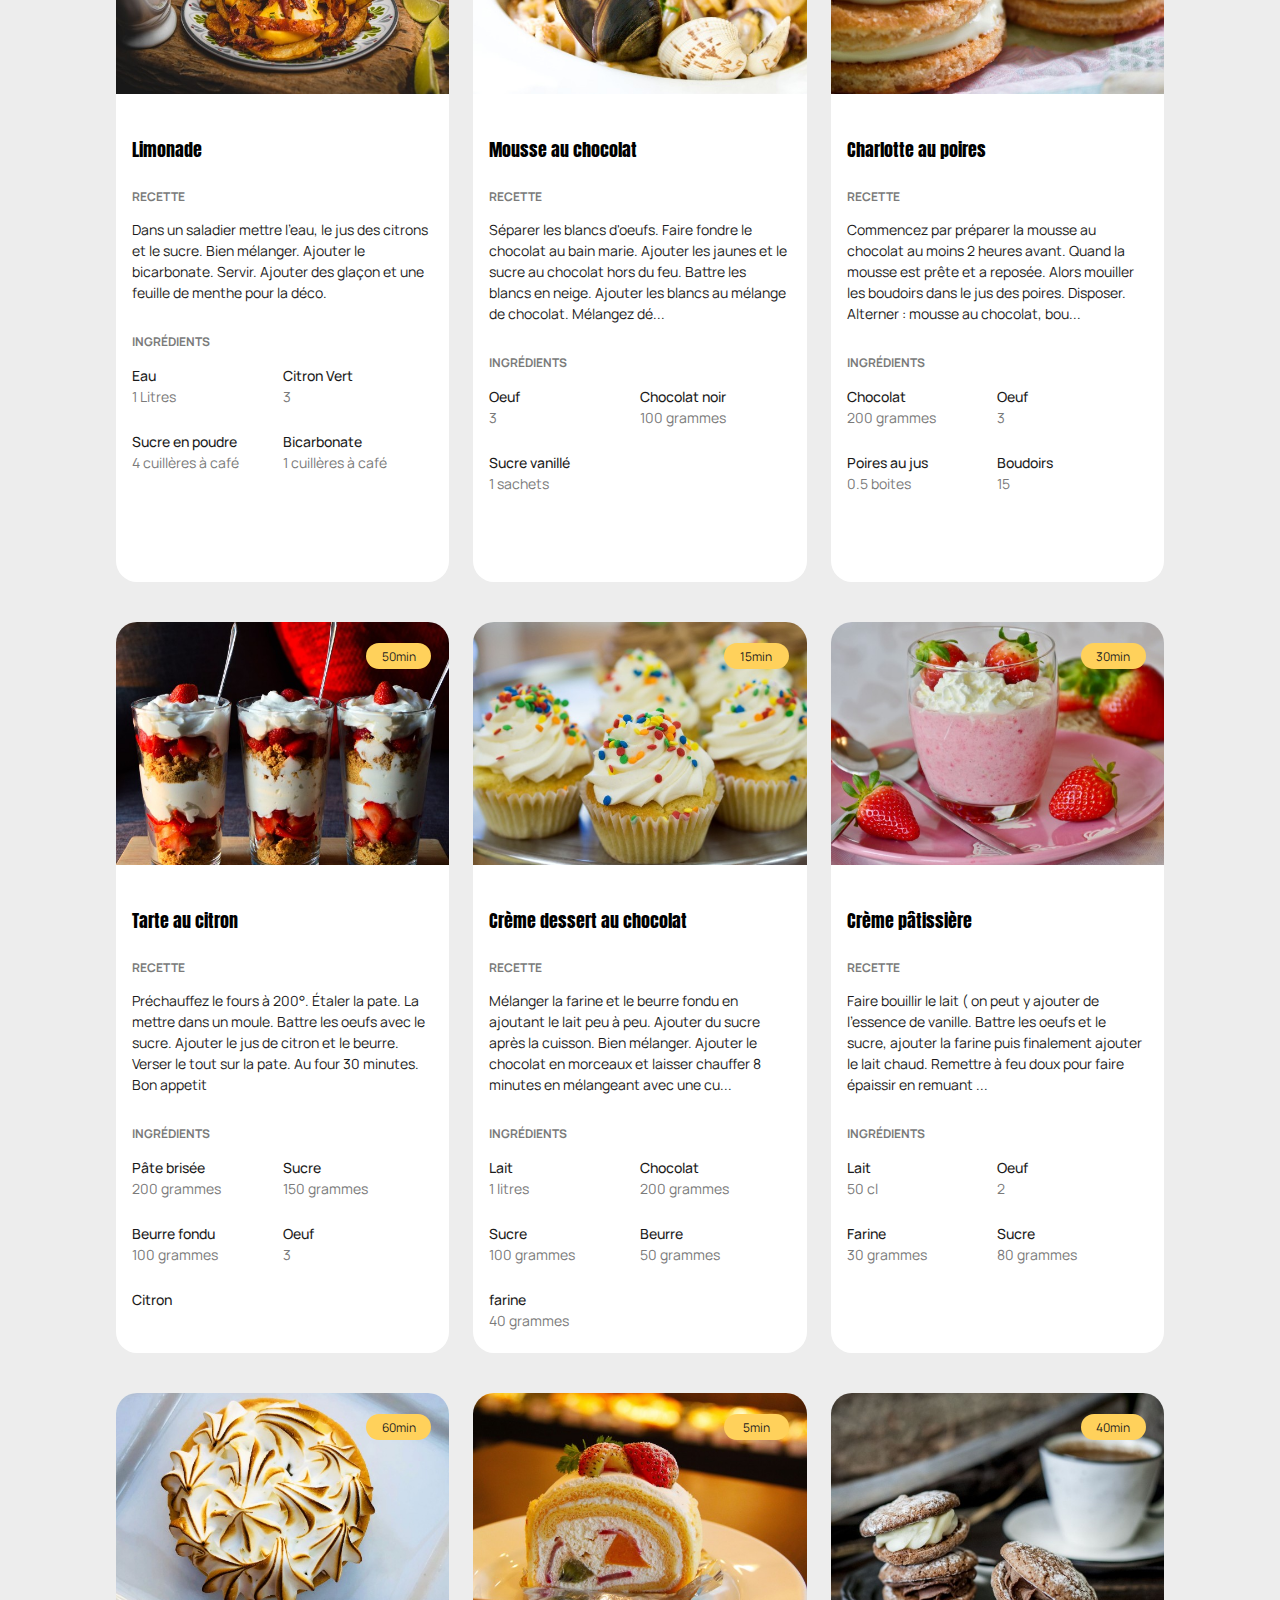
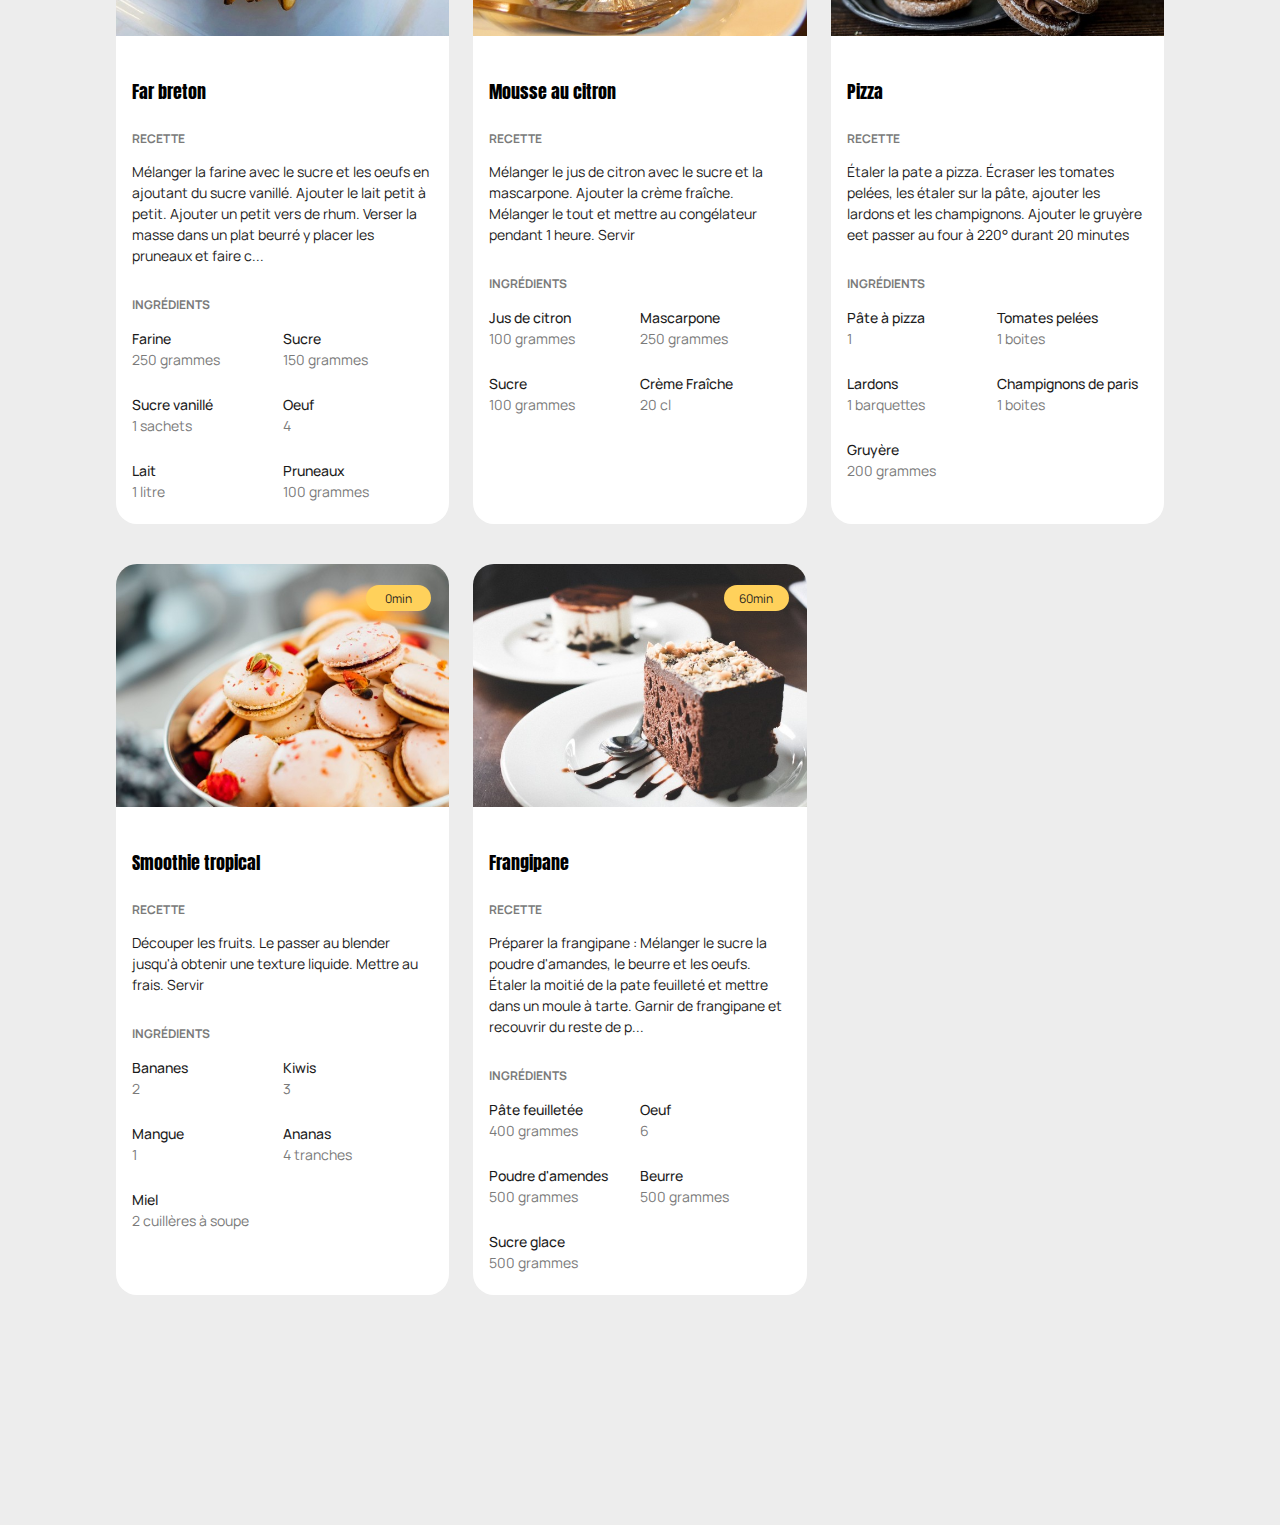
==== commit cb72e844: "Appliances -> Appareils in accordion" ====
--- a/index.html
+++ b/index.html
@@ -115,7 +115,7 @@
                     aria-expanded="false"
                     aria-controls="collapseAppliances"
                   >
-                    Appliances
+                    Appareils
                   </button>
                 </h2>
                 <div
--- a/style.css
+++ b/style.css
@@ -114,6 +114,7 @@
   padding-top: 21px;
   margin-right: 104px;
   margin-left: 104px;
+  margin-bottom: 30px;
 }
 
 .accordion {
@@ -311,8 +312,8 @@
 }
 
 .labels-search-selected {
-  margin: 20px 104px 50px 104px;
-  display: none;
+  display: none !important;
+  margin: -10px 104px;
 }
 
 .labelsearch-selected {
@@ -342,8 +343,8 @@
   background: unset;
 }
 
-.labelsearch-selected .list-group-item {
-}
+/* .labelsearch-selected .list-group-item {
+} */
 
 .labelsearch-selected:hover .list-group-item {
   color: #ffd15b;
@@ -369,7 +370,7 @@
 /* CARDS */
 
 .cards {
-  margin-top: -30px;
+  margin-top: 55px;
   margin-right: 104px;
   margin-bottom: 200px;
   margin-left: 104px;
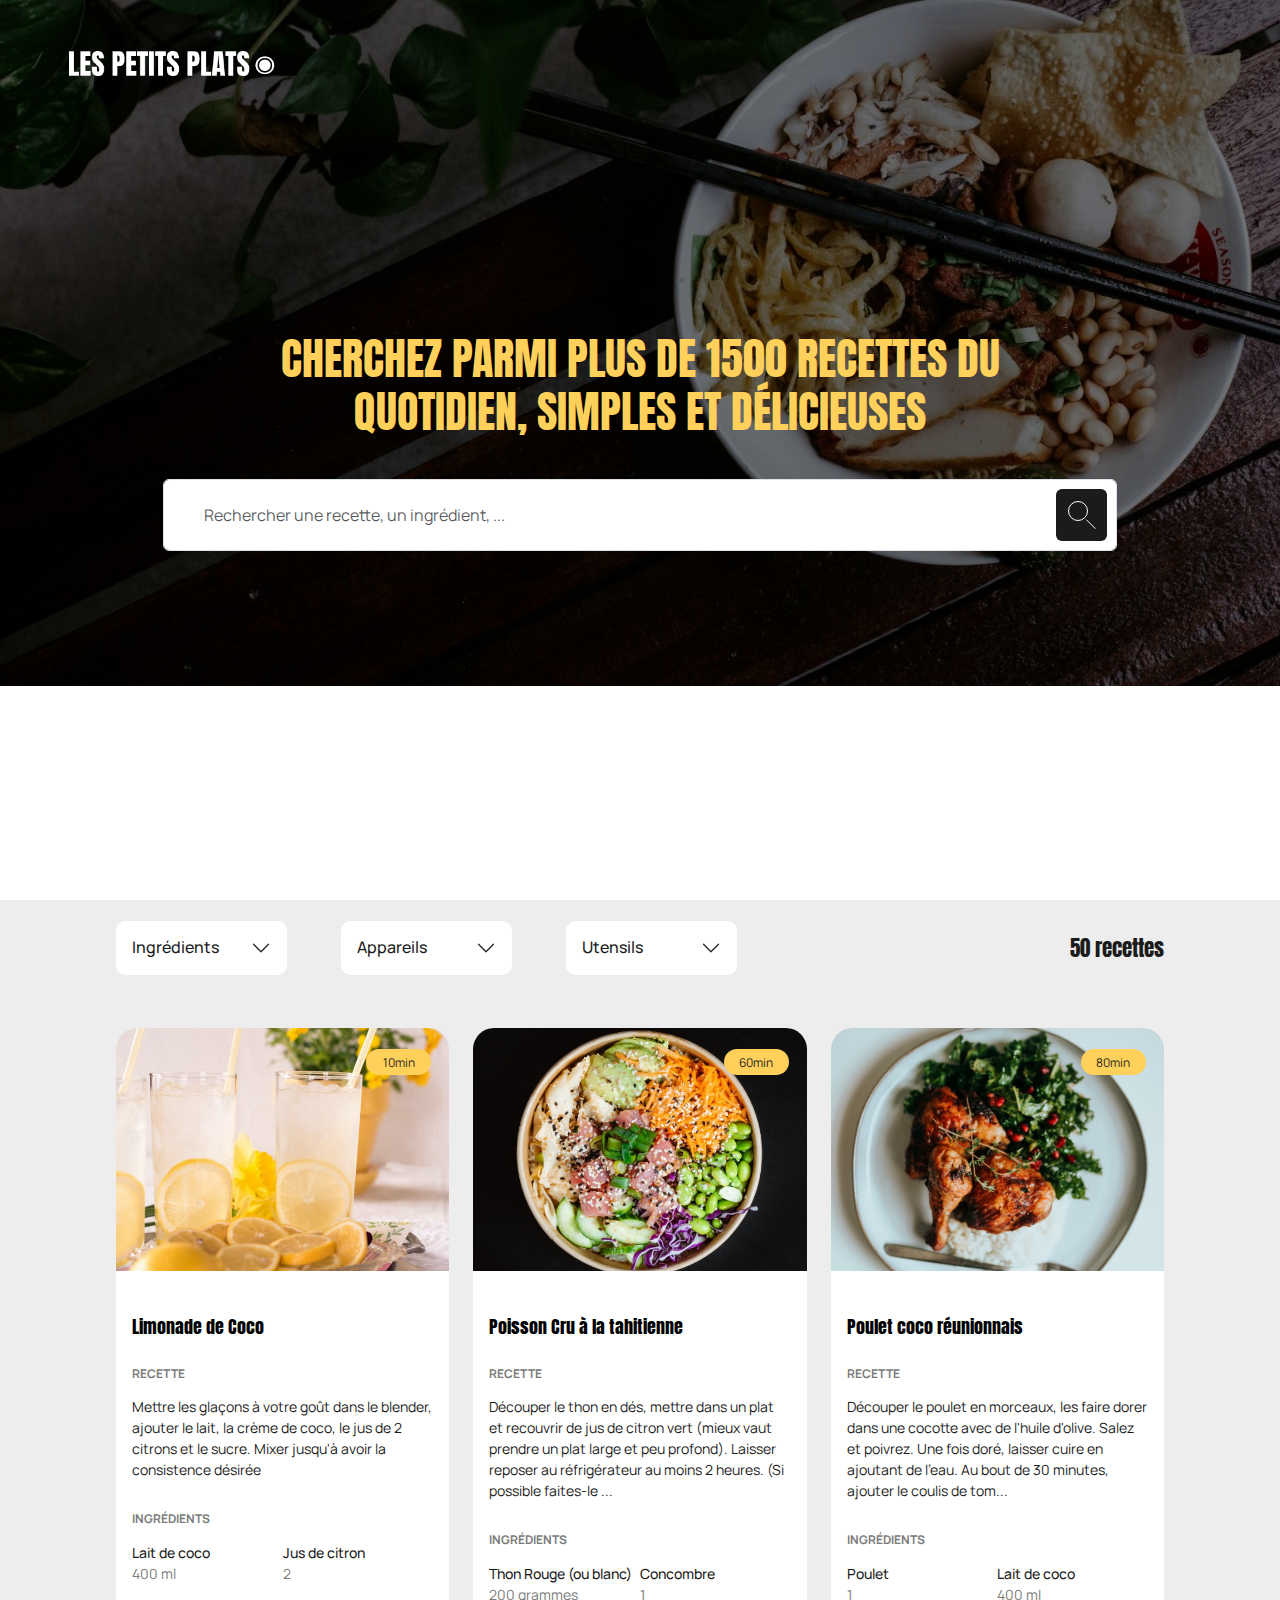
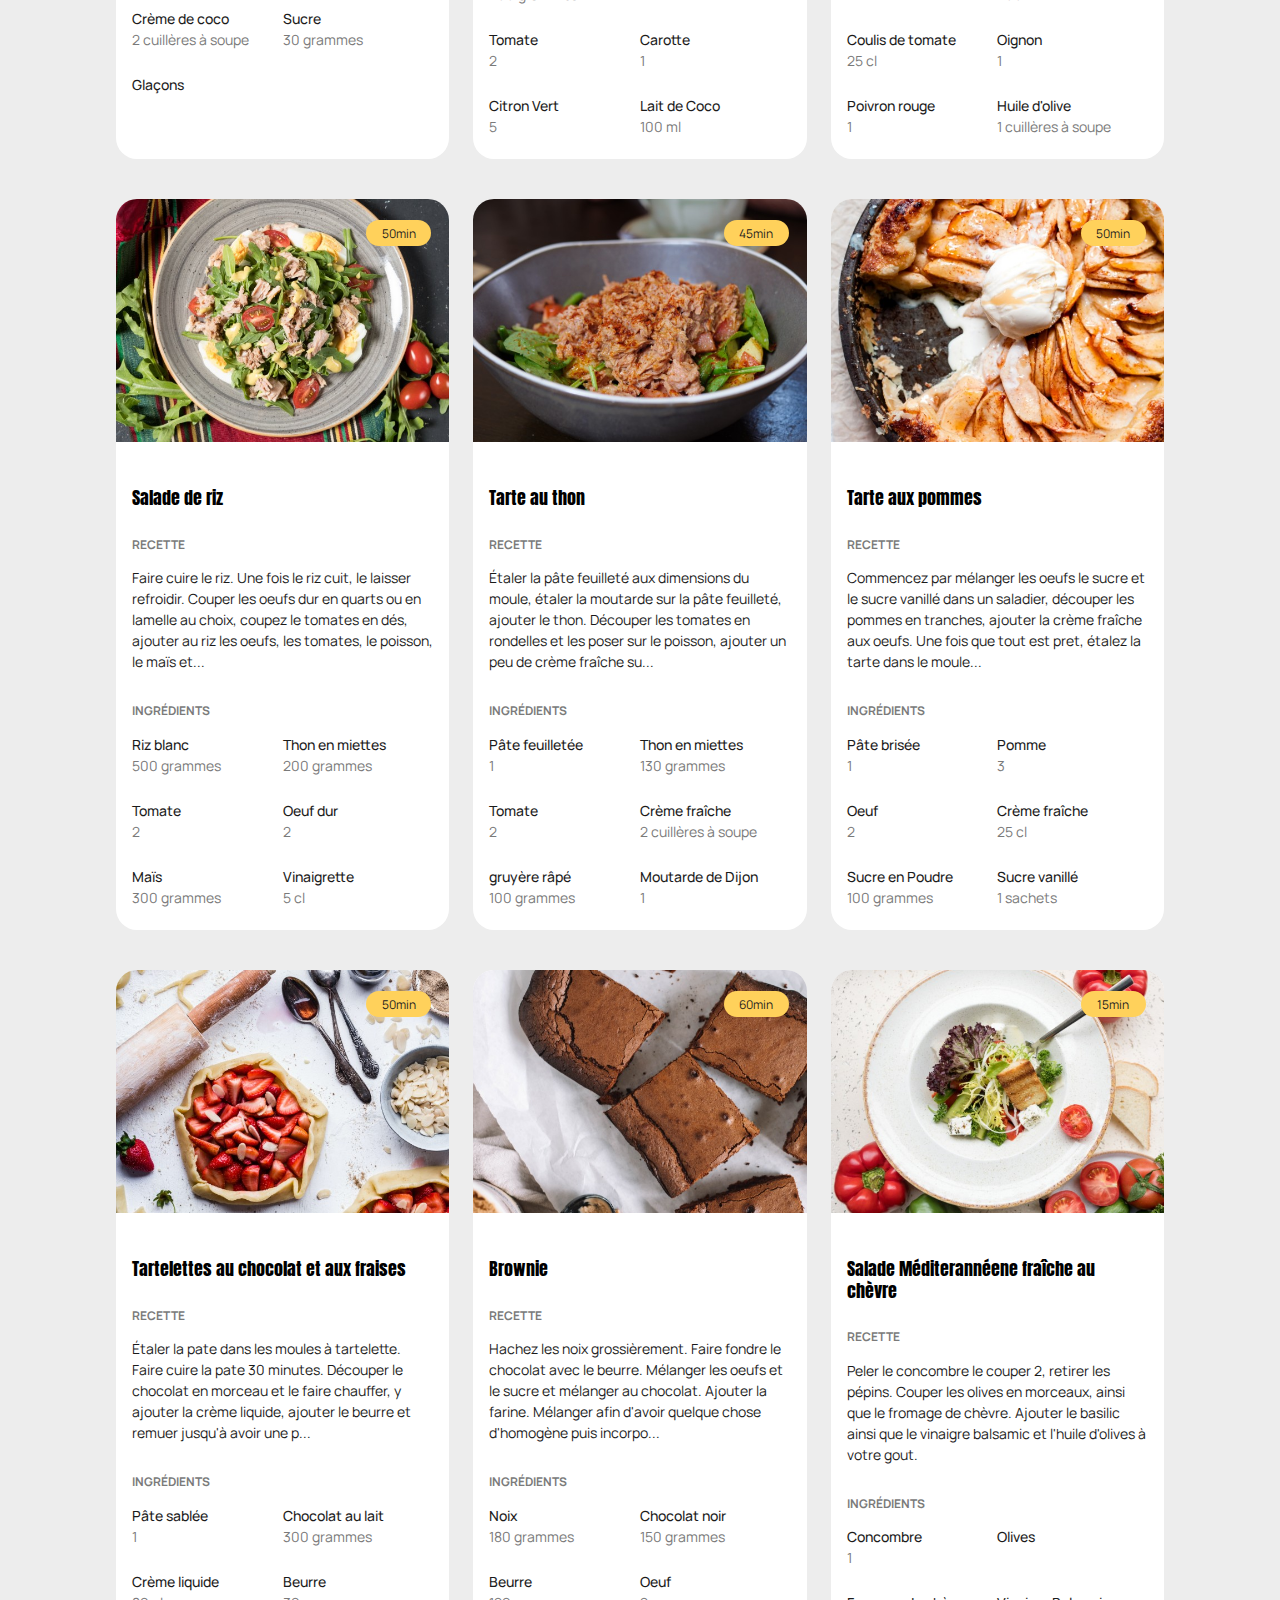
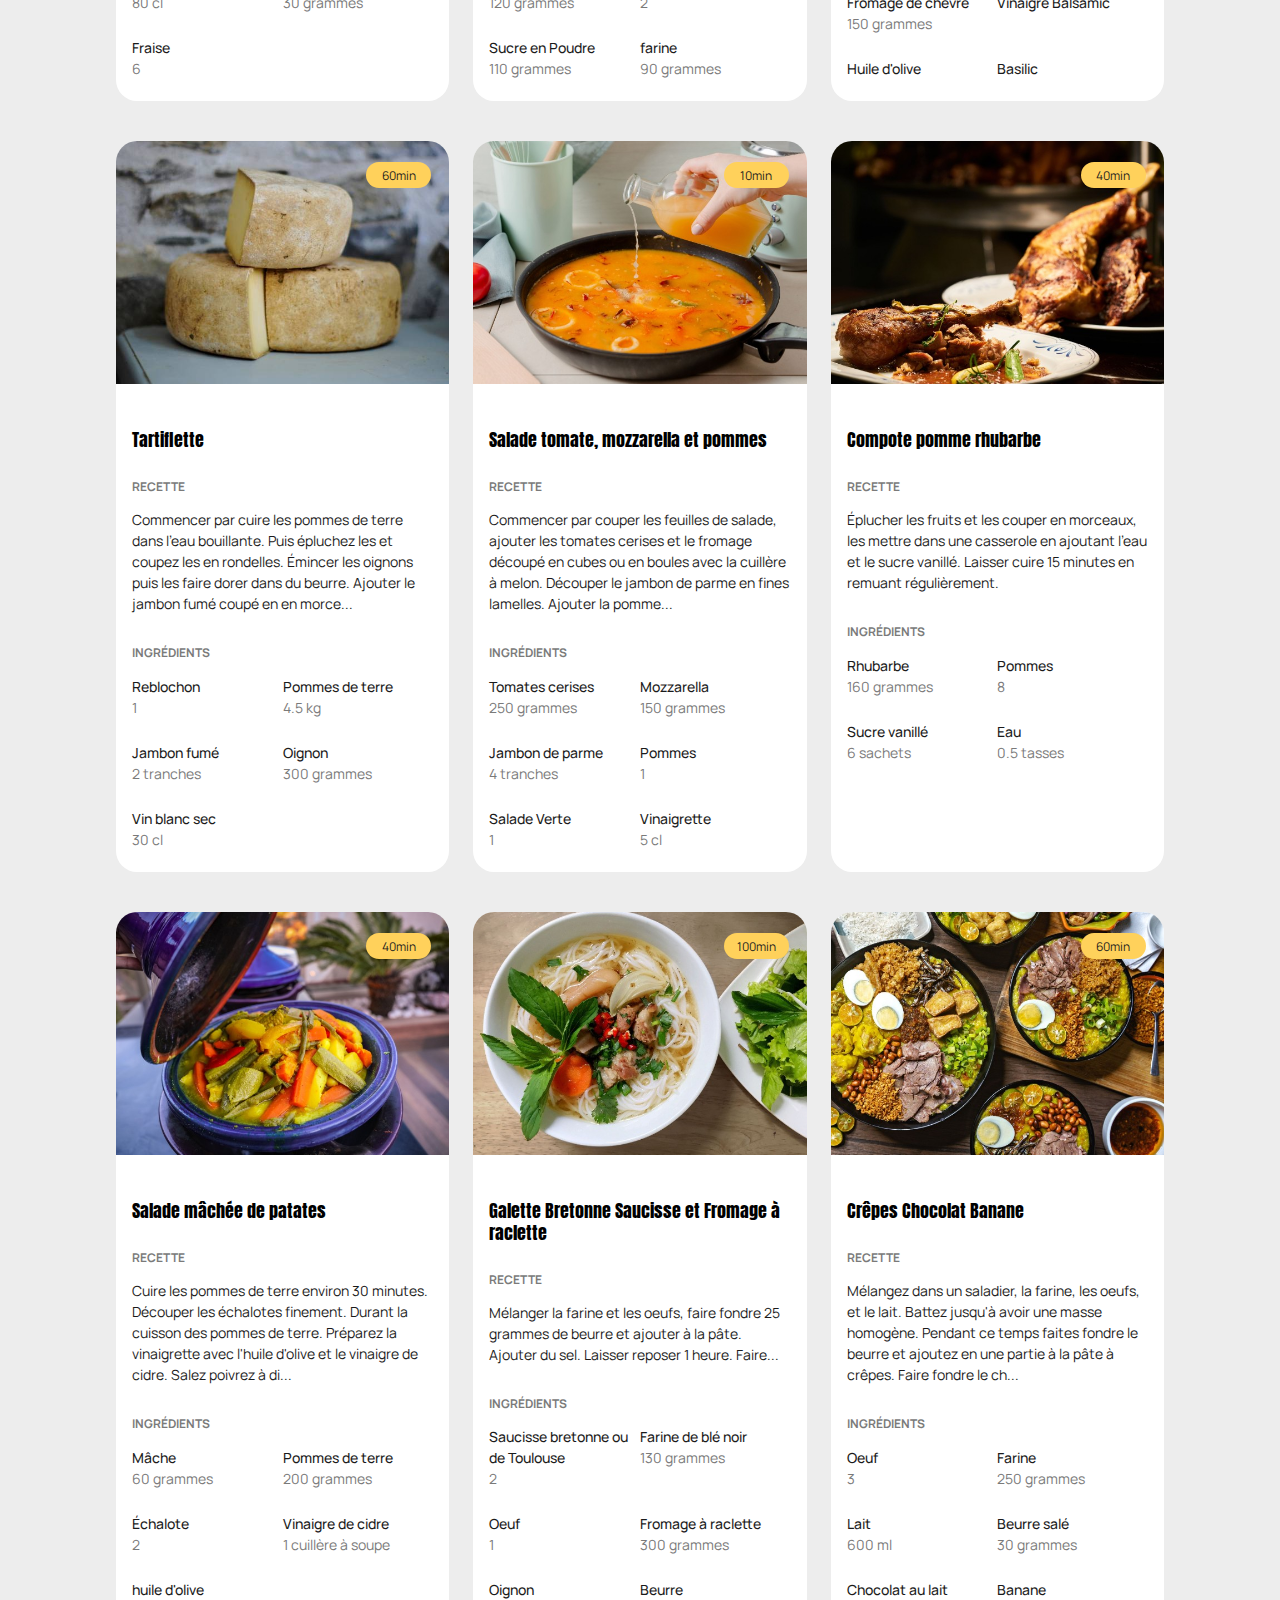
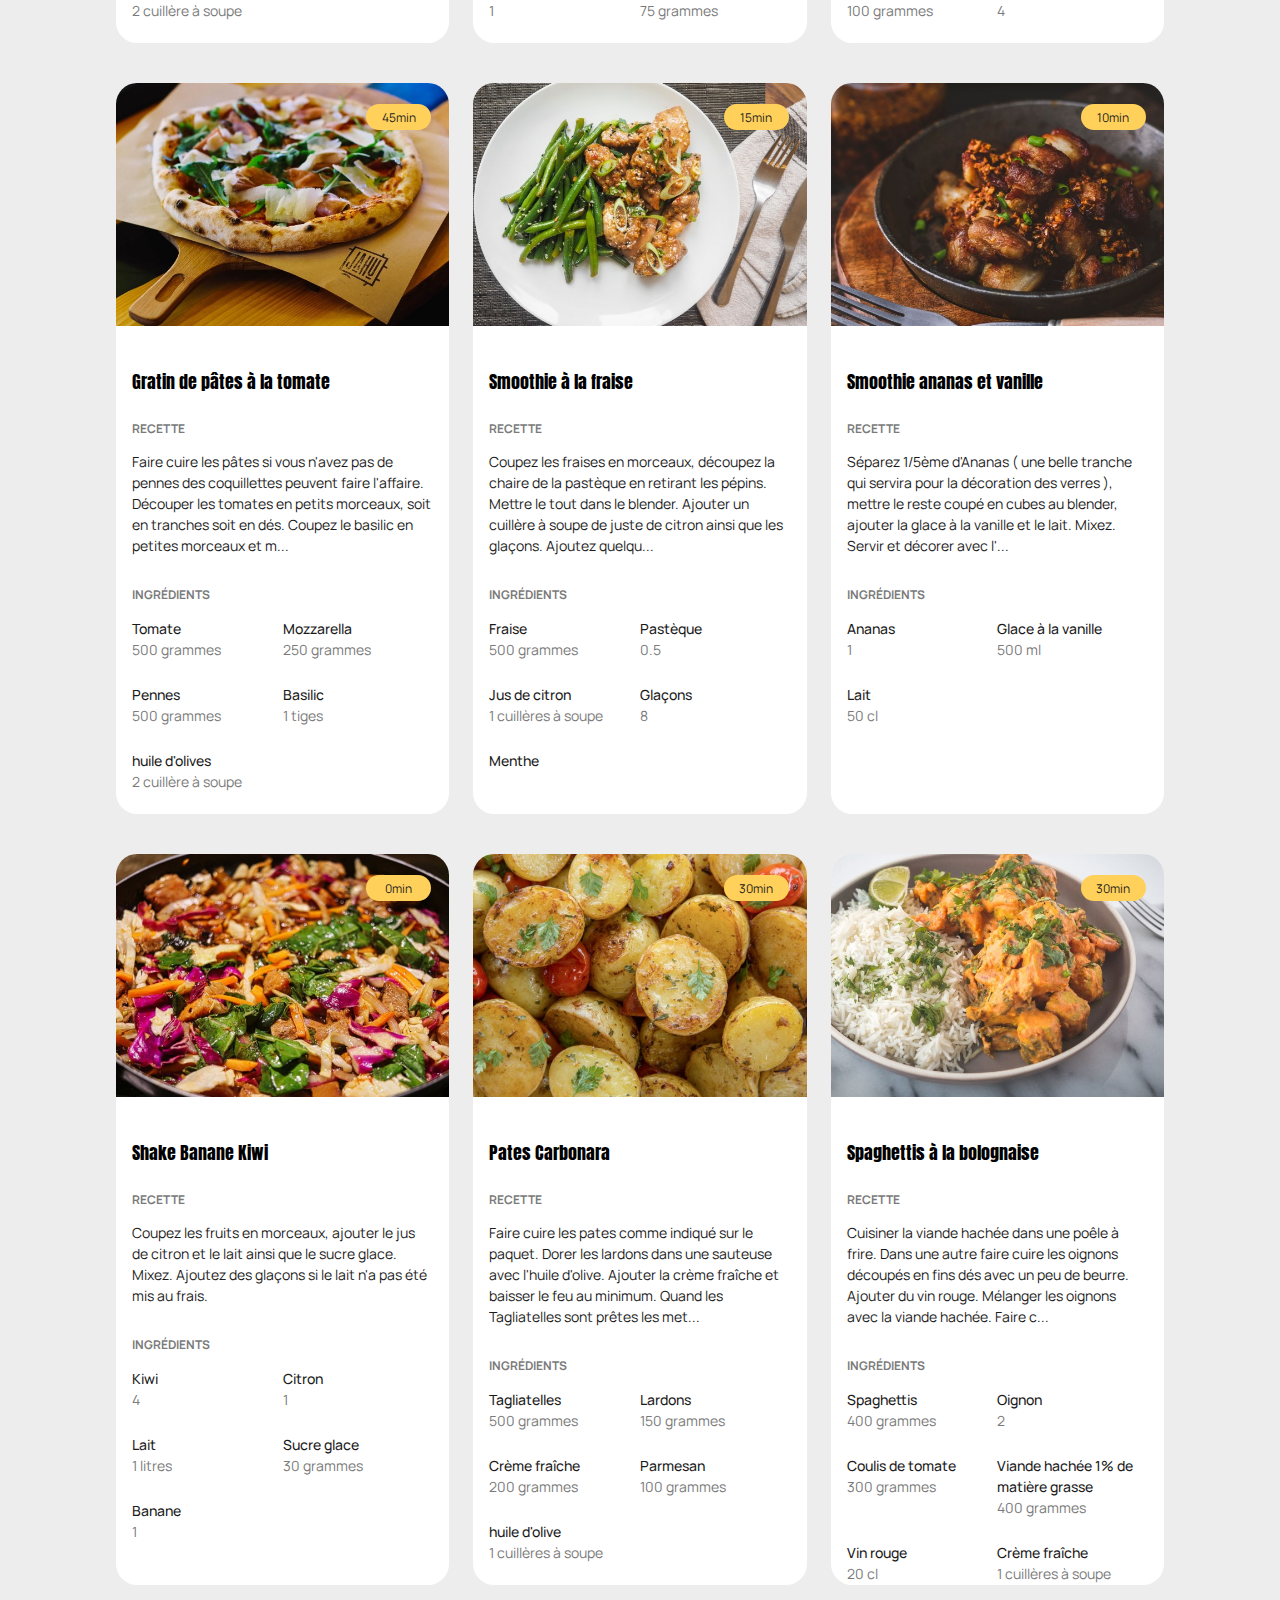
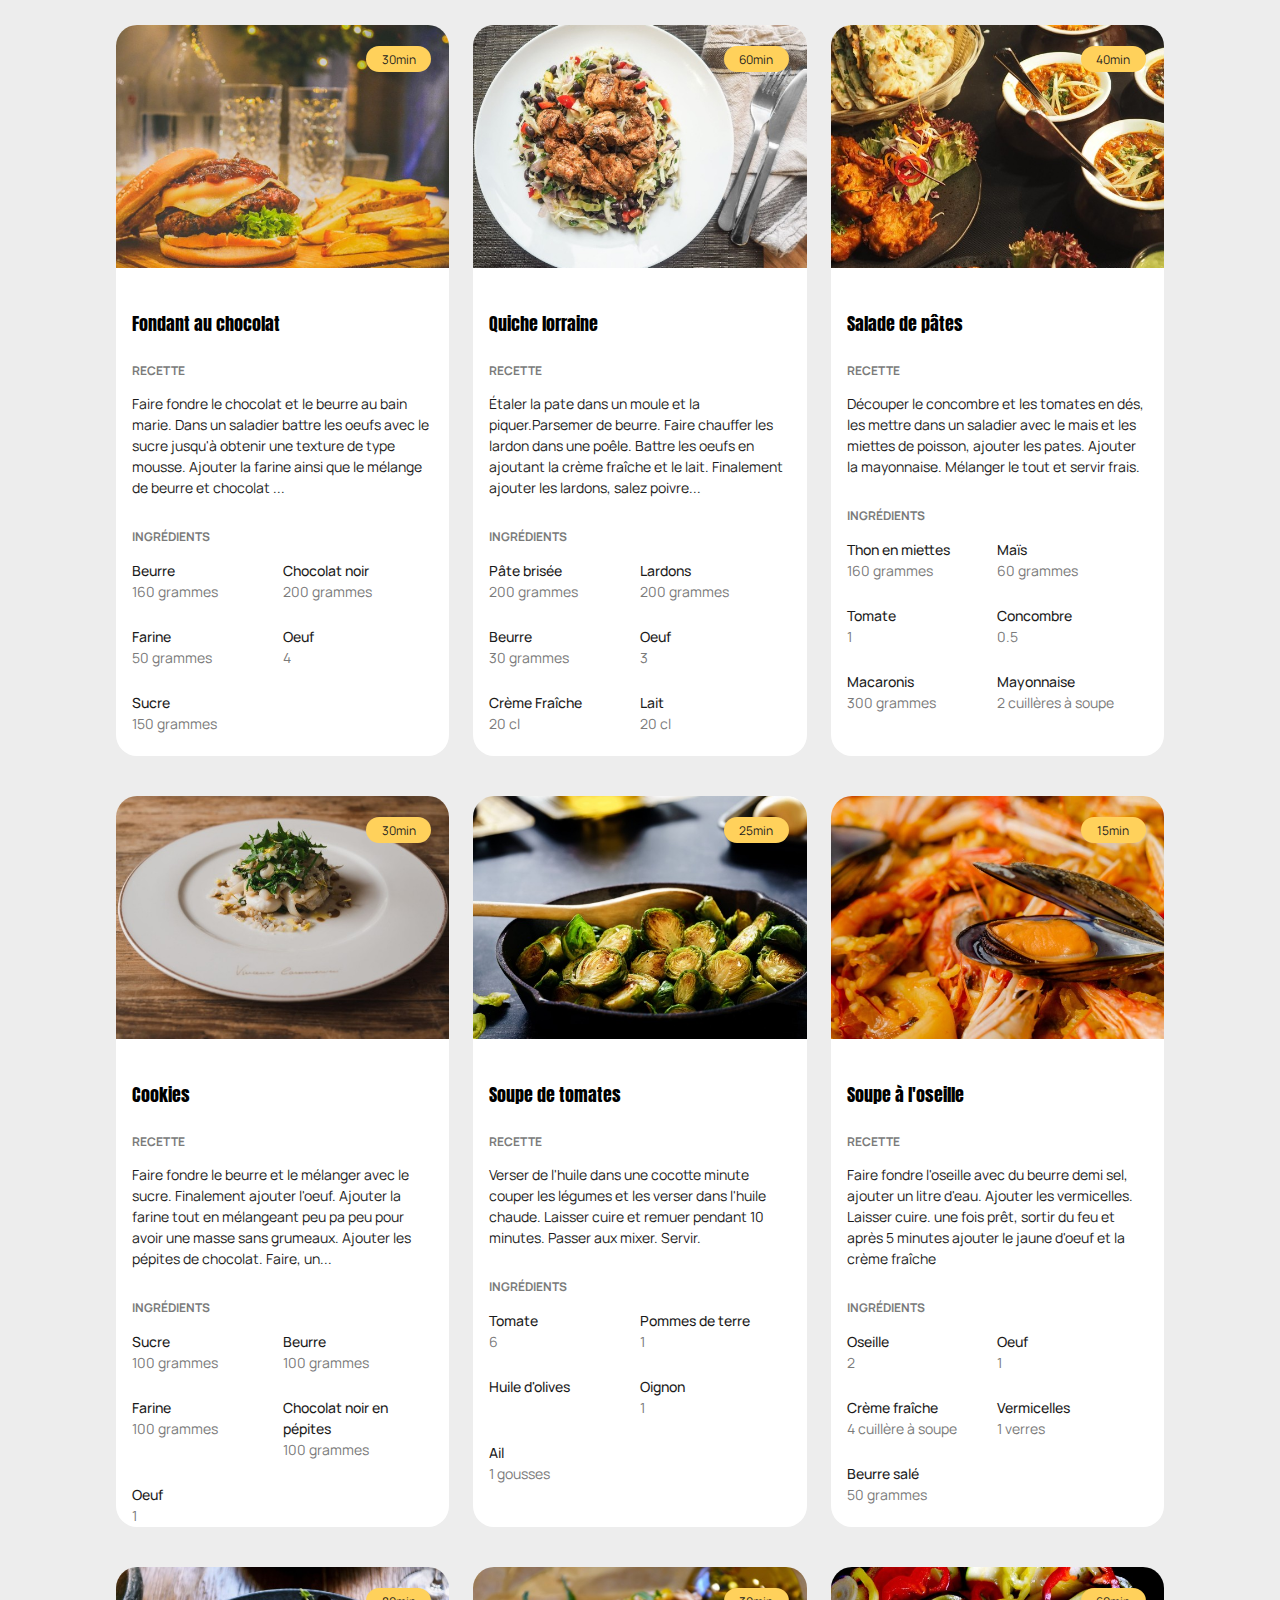
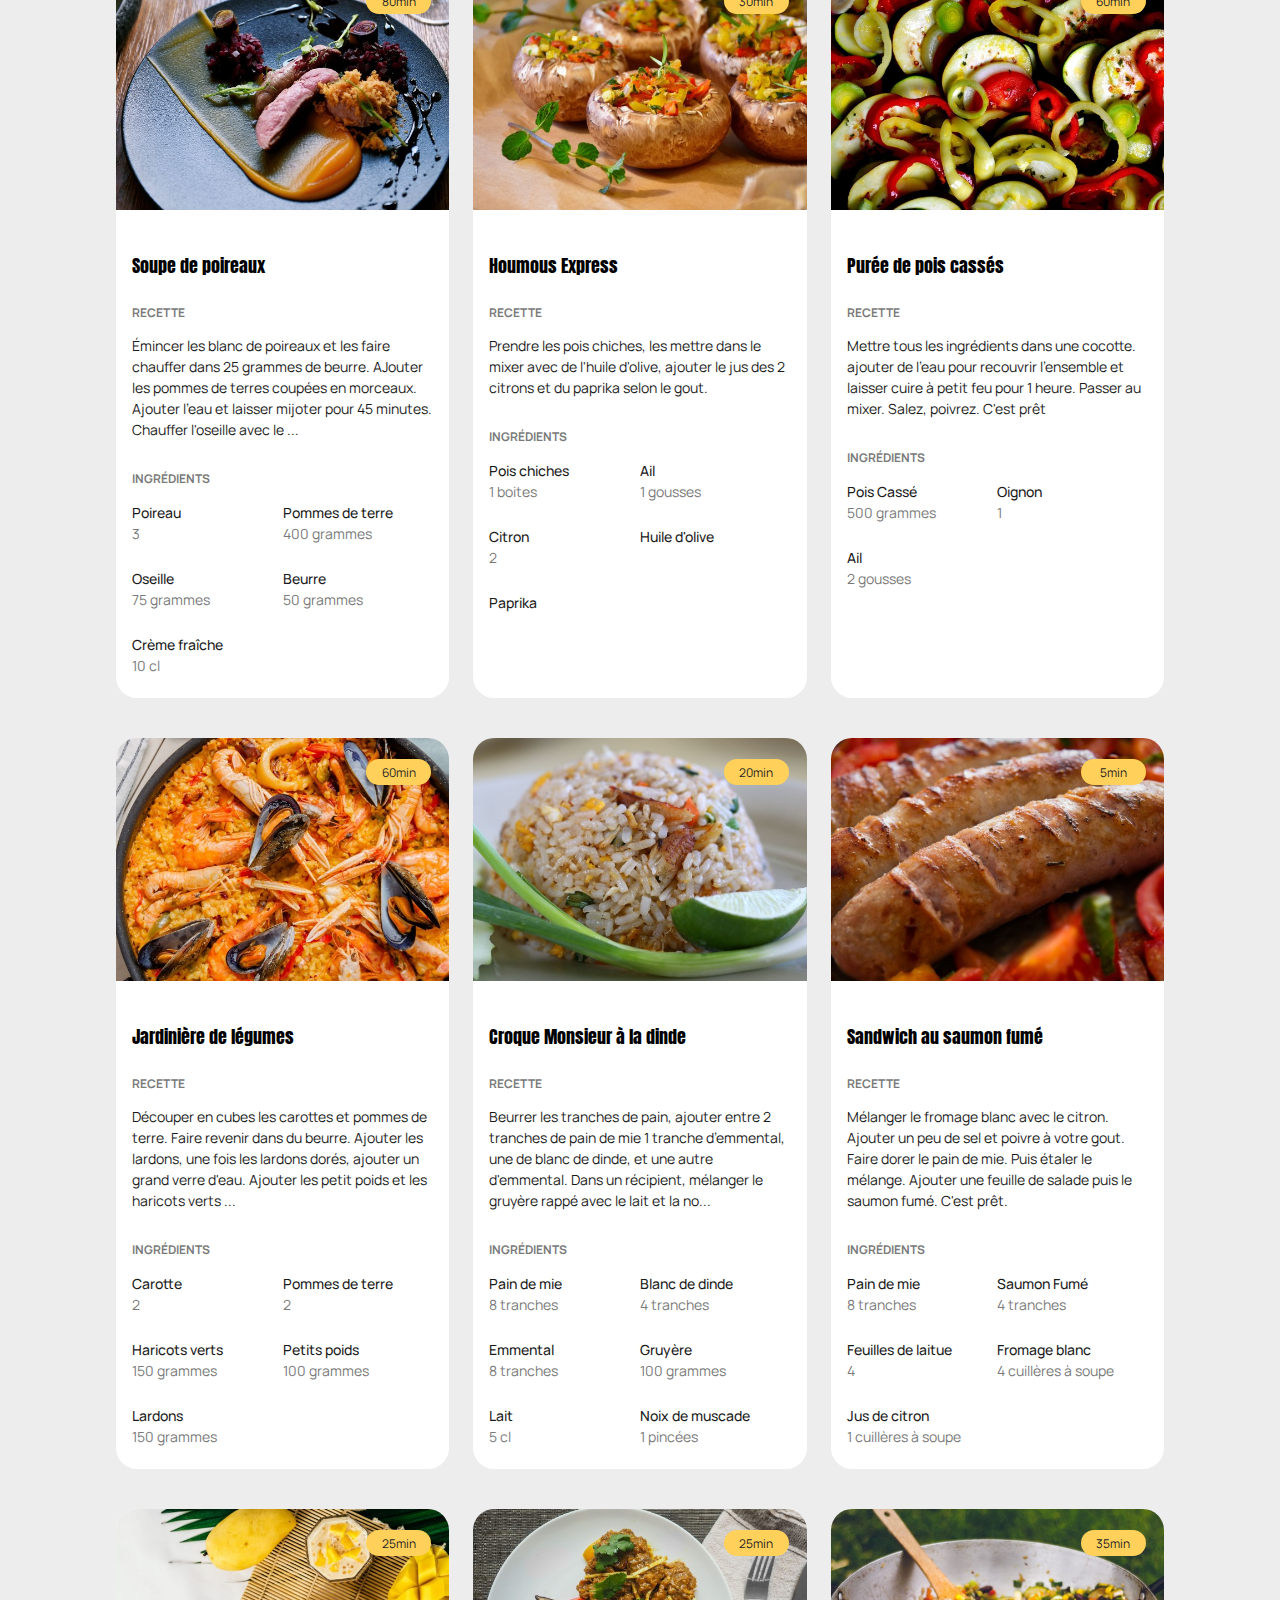
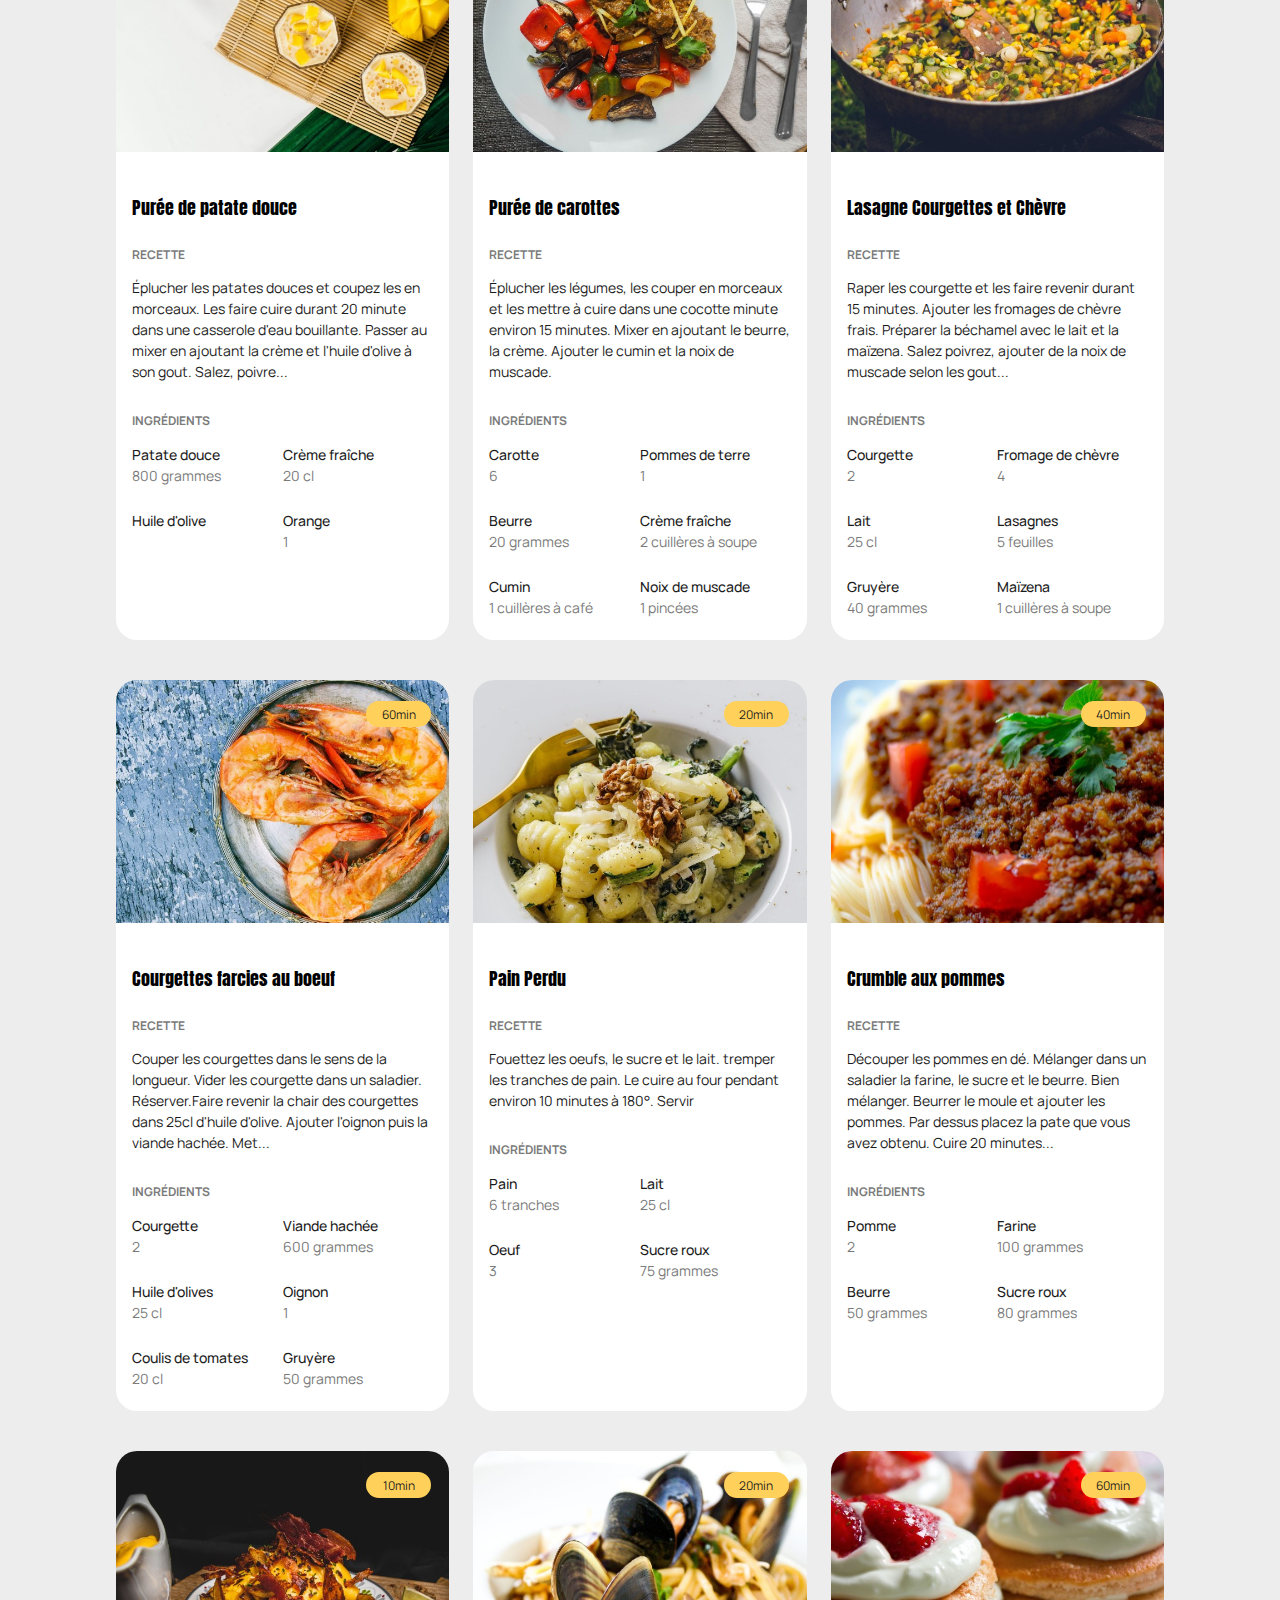
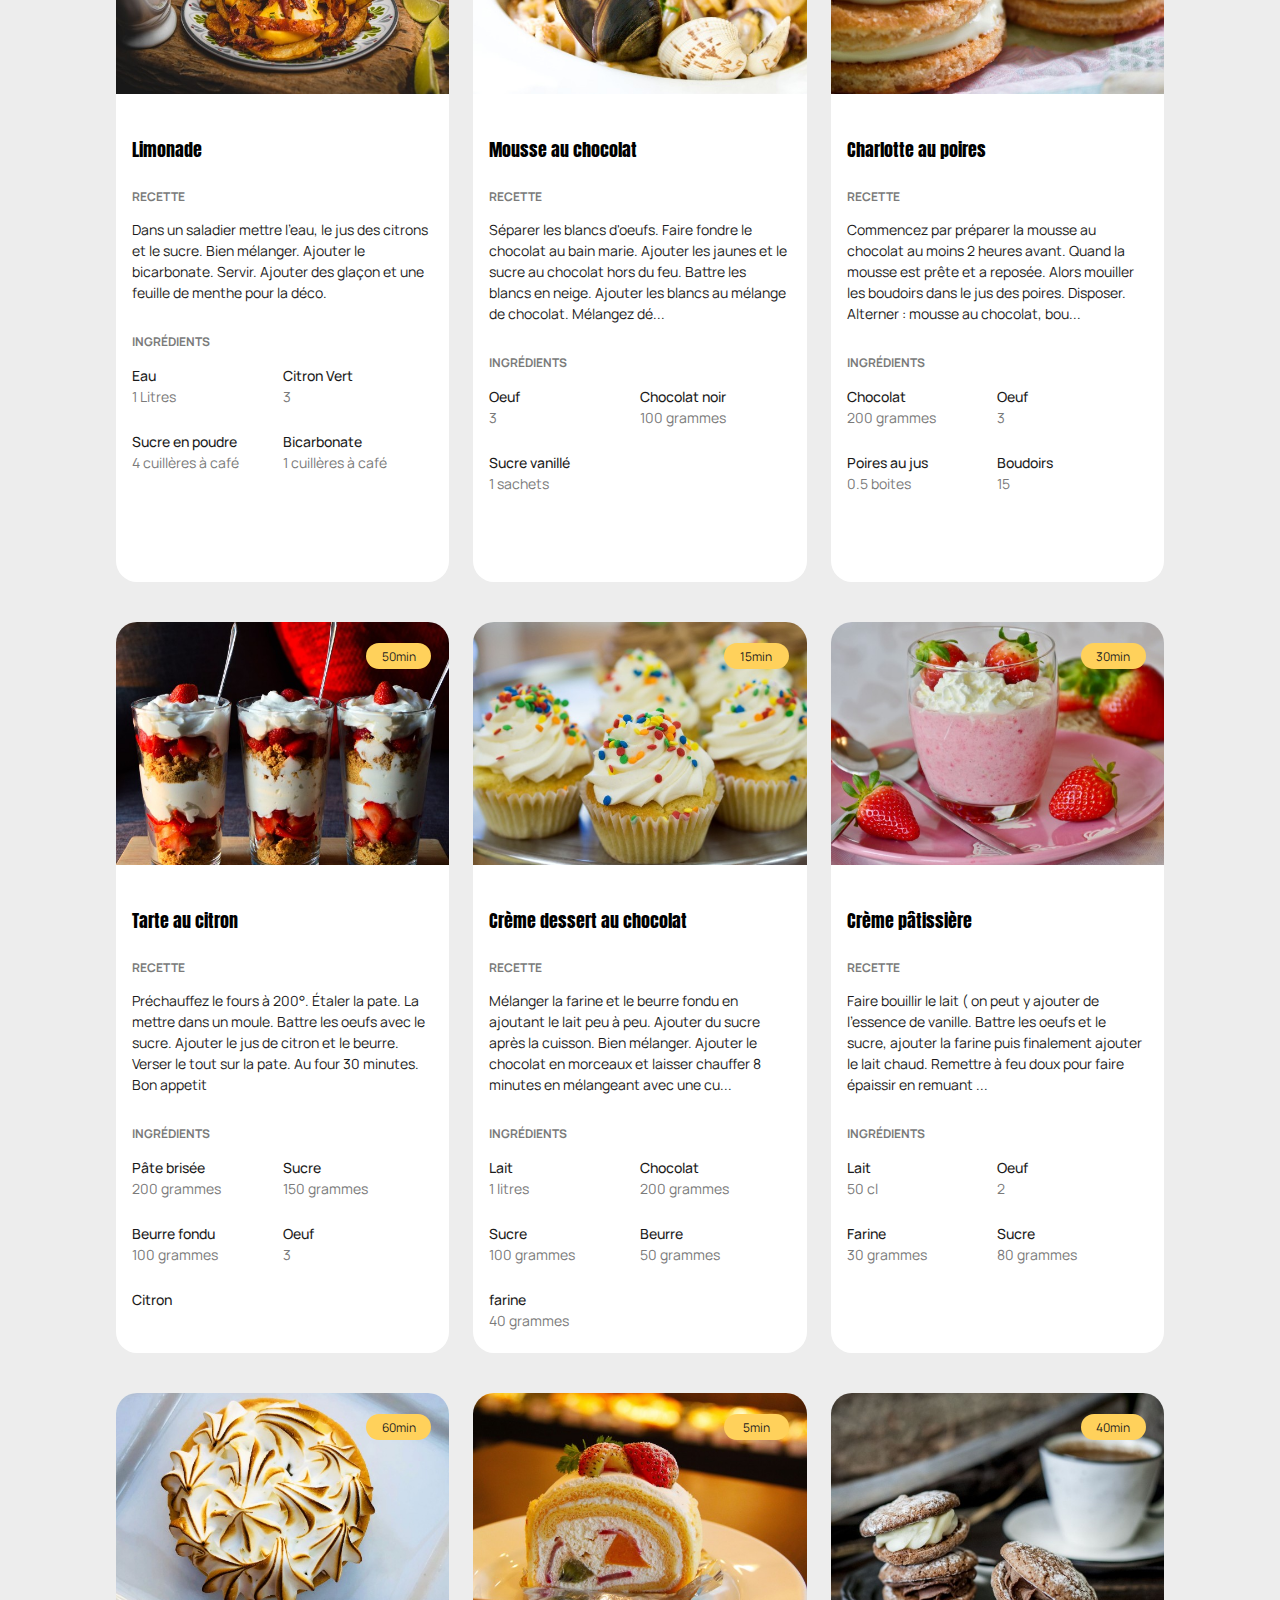
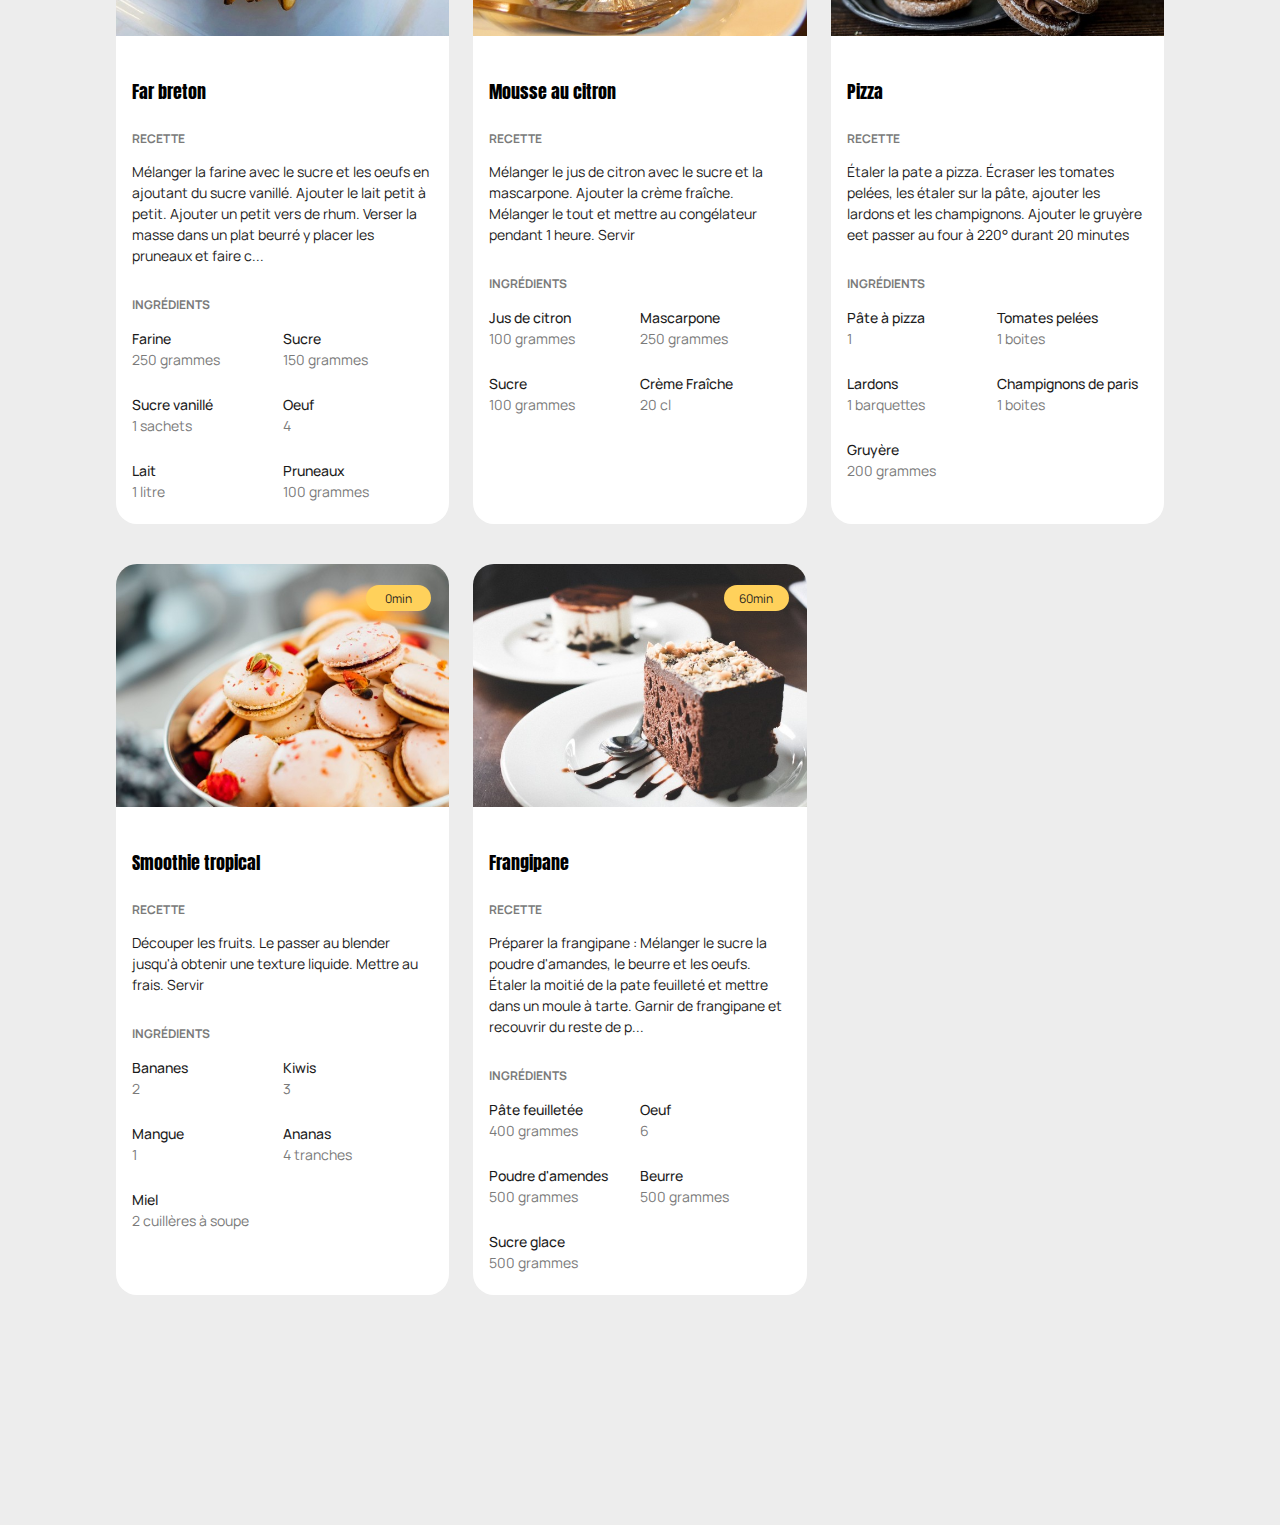
==== commit 3dc08c63: "filterTagsbyAccordionSearch added + u()tensil corrected" ====
--- a/index.html
+++ b/index.html
@@ -148,30 +148,30 @@
               </div>
             </div>
 
-            <div class="accordion" id="accordionUstensils">
+            <div class="accordion" id="accordionUtensils">
               <div class="accordion-item">
                 <h2 class="accordion-header">
                   <button
                     class="accordion-button collapsed"
                     type="button"
                     data-bs-toggle="collapse"
-                    data-bs-target="#collapseUstensils"
+                    data-bs-target="#collapseUtensils"
                     aria-expanded="false"
-                    aria-controls="collapseUstensils"
+                    aria-controls="collapseUtensils"
                   >
-                    Ustensils
+                    Utensils
                   </button>
                 </h2>
                 <div
-                  id="collapseUstensils"
+                  id="collapseUtensils"
                   class="accordion-collapse collapse"
-                  data-bs-parent="#accordionUstensils"
+                  data-bs-parent="#accordionUtensils"
                 >
                   <div class="accordion-body">
                     <form class="d-flex" role="search">
                       <div class="input-group align-items-center">
                         <input
-                          id="ustensils-search"
+                          id="utensils-search"
                           class="form-control"
                           type="search"
                           placeholder="|"
@@ -184,9 +184,9 @@
                         />
                       </div>
                     </form>
-                    <div class="tags-selected ustensils-tags-selected">
+                    <div class="tags-selected utensils-tags-selected">
                     </div>
-                    <ul class="list-group list-group-ustensils"></ul>
+                    <ul class="list-group list-group-utensils"></ul>
                   </div>
                 </div>
               </div>
@@ -208,8 +208,8 @@
       crossorigin="anonymous"
     ></script>
     <script type="module" src="scripts/factory/cardFactory.js"></script>
-    <script type="module" src="scripts/factory/filtersFactory.js"></script>
     <script type="module" src="scripts/functions/principalSearch.js"></script>
     <script type="module" src="scripts/functions/tagSelection.js"></script>
+    <script type="module" src="scripts/functions/filteredTags.js"></script>
   </body>
 </html>
--- a/style.css
+++ b/style.css
@@ -9,6 +9,16 @@
   padding: 0;
 }
 
+/* Supprimer les max-width par défaut des containers Bootstrap */
+.container,
+.container-lg,
+.container-md,
+.container-sm,
+.container-xl,
+.container-xxl {
+  max-width: none !important;
+}
+
 body {
   height: 100vh; /* assure que le body prend tout l'espace vertical disponible  */
   margin: 0;
@@ -17,6 +27,7 @@
 .col {
   margin: 0;
 }
+
 /* HEADER */
 
 header {
@@ -57,9 +68,6 @@
   font-size: 2.75em;
   width: 720px;
 }
-/* 
-form {
-} */
 
 .input-group > .form-control:focus,
 .input-group > .form-floating:focus-within,
@@ -102,6 +110,13 @@
   background-position: center;
 }
 
+.btn-search:active {
+  background: #7451eb !important;
+  background-image: url("assets/icons/magnifying-glass.svg") !important;
+  background-repeat: no-repeat !important;
+  background-position: center !important;
+}
+
 main {
   background: #ededed;
 }
@@ -123,12 +138,18 @@
   margin-right: 30px;
   border: none;
   z-index: 1;
-}
+  border-bottom-left-radius: 11px !important;
+  border-bottom-right-radius: 11px !important;
+}
+
+
 
 .accordion-item {
   border: none;
   border-top-left-radius: 10px !important;
   border-top-right-radius: 10px !important;
+  border-bottom-left-radius: 10px !important;
+  border-bottom-right-radius: 10px !important;
 }
 
 .accordion-button {
@@ -136,7 +157,7 @@
   font-weight: 500;
   color: #1b1b1b !important;
   padding: 17px 16px 17px 16px;
-  border-radius: 10px !important;
+  /* border-radius: 10px !important; */
 }
 
 .accordion-button:hover {
@@ -151,10 +172,15 @@
   border-radius: 10px 10px 0 0 !important;
 }
 
+.accordion-button:not(:focus) {
+  border-radius: 10px !important;
+}
+
 .accordion-body {
   padding: 0;
   box-shadow: rgba(0, 0, 0, 0.24) 0px 3px 8px;
-  border-radius: 0 0 10px 10px;
+  border-bottom-left-radius: 0.25rem !important;
+  border-bottom-right-radius: 0.25rem !important;
 }
 
 .nb-recipes {
@@ -166,13 +192,13 @@
 
 #ingredients-search::placeholder,
 #appliances-search::placeholder,
-#ustensils-search::placeholder {
+#utensils-search::placeholder {
   color: #ededed;
 }
 
 #ingredients-search,
 #appliances-search,
-#ustensils-search {
+#utensils-search {
   font-family: "Manrope", sans-serif;
   font-size: 14px;
   font-weight: 400;
@@ -197,7 +223,7 @@
 
 input[type="search"]#ingredients-search::-webkit-search-cancel-button,
 input[type="search"]#appliances-search::-webkit-search-cancel-button,
-input[type="search"]#ustensils-search::-webkit-search-cancel-button {
+input[type="search"]#utensils-search::-webkit-search-cancel-button {
   appearance: none;
   background: url(./assets/icons/erase-small-search.svg) no-repeat center center;
   stroke-width: 1px;
@@ -212,26 +238,11 @@
   color: red;
  } */
 
-/* .delete-search-accordion-icon {
-  font-size: 10px;
-  color: #7a7a7a;
-  position: absolute;
-  right: 45px;
-  top: 30px;
-  display: none;
-  cursor: pointer;
-} */
-
 .small-icon-search {
   position: absolute;
   right: 25px;
   top: 27px;
 }
-
-/* .list-group-item:first-child {
-  border-top-left-radius: revert;
-  border-top-right-radius: revert;
-} */
 
 ul {
   padding-bottom: 0;
@@ -241,7 +252,6 @@
   position: relative;
   padding: 0;
   display: none;
-  /* margin-bottom: 15px; */
 }
 
 .tags-selected > .list-group-item {
@@ -268,22 +278,11 @@
 .list-group-item:hover .delete-tag-selected-icon {
   display: block !important;
 }
-
-/* .selected-tag {
-  background: #ffd15b;
-  width: 100%;
-  font-weight: 700 !important;
-  margin-bottom: 5px;
-}
-
-.selected-tag:hover {
-  width: 100%;
-  font-weight: 700 !important;
-} */
 
 .list-group-item:last-child {
   border-bottom-right-radius: revert;
   border-bottom-left-radius: revert;
+  margin-bottom: 18px;
 }
 
 .delete-tag-selected-icon {
@@ -325,6 +324,7 @@
   font-weight: 400;
   color: #000000;
   margin-right: 20px;
+  margin-bottom: 10px;
   position: relative;
 }
 
@@ -343,13 +343,10 @@
   background: unset;
 }
 
-/* .labelsearch-selected .list-group-item {
-} */
-
 .labelsearch-selected:hover .list-group-item {
   color: #ffd15b;
   font-weight: 700;
-  cursor:text;
+  cursor: text;
 }
 
 .labelsearch-selected:hover .delete-labelsearch-icon {
@@ -447,16 +444,6 @@
 
 .card[id="14"] .time-badge {
   padding: 5px 12px 5px 12px;
-}
-
-/* Supprimer les max-width par défaut des container Bootstrap */
-.container,
-.container-lg,
-.container-md,
-.container-sm,
-.container-xl,
-.container-xxl {
-  max-width: none !important;
 }
 
 .error {
@@ -469,3 +456,8 @@
   border-radius: 21px;
   display: none;
 }
+
+.error-text {
+  font-size: 2.2em;
+  font-weight: 700;
+}